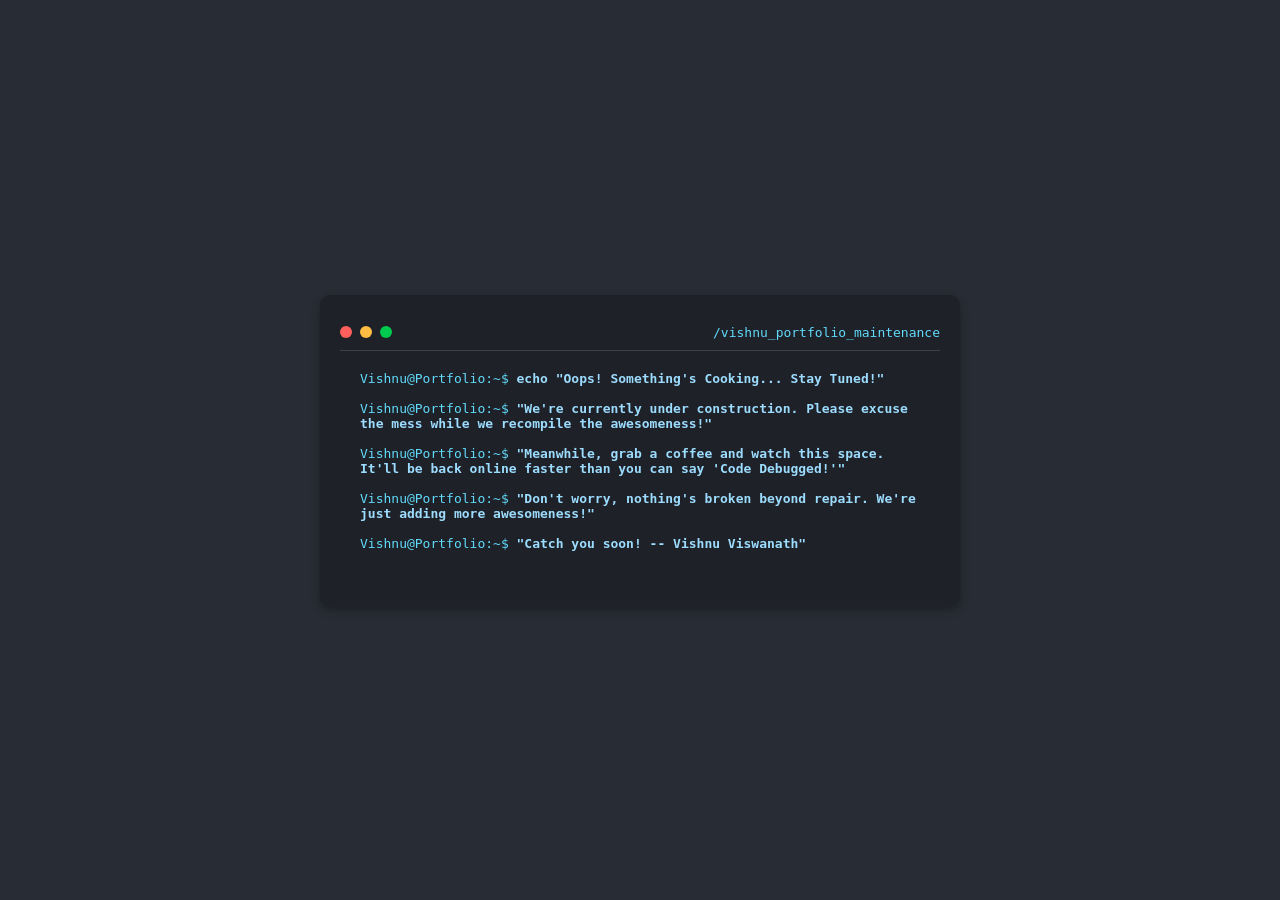
==== index.html @ ced0c581 "Under Maintanance" ====
<!DOCTYPE html>
<html lang="en">
<head>
    <meta charset="UTF-8">
    <meta name="viewport" content="width=device-width, initial-scale=1.0">
    <meta http-equiv="X-UA-Compatible" content="IE=edge">
    <title>Under Maintenance</title>
    <link href="https://fonts.googleapis.com/css2?family=Roboto:wght@300;400;700&display=swap" rel="stylesheet">
    <link rel="stylesheet" href="styles.css">
</head>
<body>
    <div class="container">
        <div class="terminal">
            <div class="terminal-header">
                <div class="buttons">
                    <span class="button red"></span>
                    <span class="button yellow"></span>
                    <span class="button green"></span>
                </div>
                <div class="title">/vishnu_portfolio_maintenance</div>
            </div>
            <div class="terminal-body">
                <p class="line">Vishnu@Portfolio:~$ <span class="command">echo "Oops! Something's Cooking... Stay Tuned!"</span></p>
                <p class="line">Vishnu@Portfolio:~$ <span class="command">"We're currently under construction. Please excuse the mess while we recompile the awesomeness!"</span></p>
                <p class="line">Vishnu@Portfolio:~$ <span class="command">"Meanwhile, grab a coffee and watch this space. It'll be back online faster than you can say 'Code Debugged!'"</span></p>
                <p class="line">Vishnu@Portfolio:~$ <span class="command">"Don't worry, nothing's broken beyond repair. We're just adding more awesomeness!"</span></p>
                <p class="line">Vishnu@Portfolio:~$ <span class="command">"Catch you soon! -- Vishnu Viswanath"</span></p>
            </div>
        </div>
    </div>
</body>
</html>
---- styles.css ----
* {
    margin: 0;
    padding: 0;
    box-sizing: border-box;
}

body {
    font-family: 'Roboto', sans-serif;
    background-color: #282C34;
    color: #61DAFB;
    display: flex;
    justify-content: center;
    align-items: center;
    height: 100vh;
    text-align: center;
}

.container {
    display: flex;
    justify-content: center;
    align-items: center;
    height: 100%;
}

.terminal {
    background-color: #1E2127;
    border-radius: 10px;
    width: 80%;
    max-width: 800px;
    box-shadow: 0 4px 10px rgba(0, 0, 0, 0.3);
    padding: 20px;
    color: #61DAFB;
    font-family: monospace;
}

.terminal-header {
    display: flex;
    justify-content: space-between;
    align-items: center;
    padding: 10px 0;
    border-bottom: 1px solid #3B4048;
}

.buttons {
    display: flex;
}

.button {
    width: 12px;
    height: 12px;
    border-radius: 50%;
    margin-right: 8px;
}

.button.red {
    background-color: #FF605C;
}

.button.yellow {
    background-color: #FFBD44;
}

.button.green {
    background-color: #00CA4E;
}

.terminal-body {
    padding: 20px;
    text-align: left;
}

.line {
    margin-bottom: 15px;
}

.command {
    color: #9CDCFE;
    font-weight: bold;
}

@media (max-width: 768px) {
    .terminal {
        width: 90%;
    }

    .terminal-body {
        font-size: 14px;
    }
}

@media (max-width: 480px) {
    .terminal {
        width: 95%;
    }

    .terminal-body {
        font-size: 12px;
    }
}
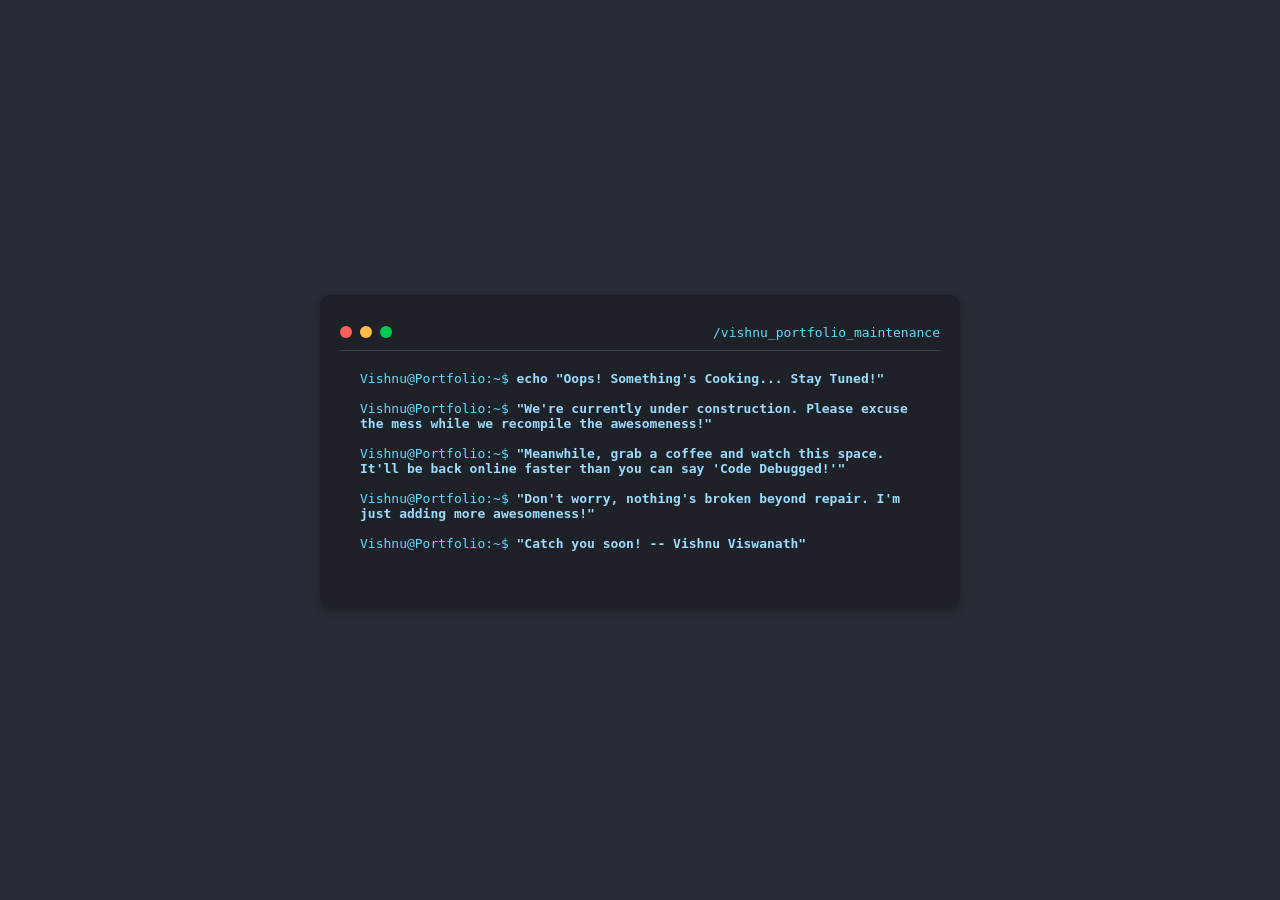
==== commit da0a1445: "Update index.html" ====
--- a/index.html
+++ b/index.html
@@ -24,7 +24,7 @@
                 <p class="line">Vishnu@Portfolio:~$ <span class="command">echo "Oops! Something's Cooking... Stay Tuned!"</span></p>
                 <p class="line">Vishnu@Portfolio:~$ <span class="command">"We're currently under construction. Please excuse the mess while we recompile the awesomeness!"</span></p>
                 <p class="line">Vishnu@Portfolio:~$ <span class="command">"Meanwhile, grab a coffee and watch this space. It'll be back online faster than you can say 'Code Debugged!'"</span></p>
-                <p class="line">Vishnu@Portfolio:~$ <span class="command">"Don't worry, nothing's broken beyond repair. We're just adding more awesomeness!"</span></p>
+                <p class="line">Vishnu@Portfolio:~$ <span class="command">"Don't worry, nothing's broken beyond repair. I'm just adding more awesomeness!"</span></p>
                 <p class="line">Vishnu@Portfolio:~$ <span class="command">"Catch you soon! -- Vishnu Viswanath"</span></p>
             </div>
         </div>
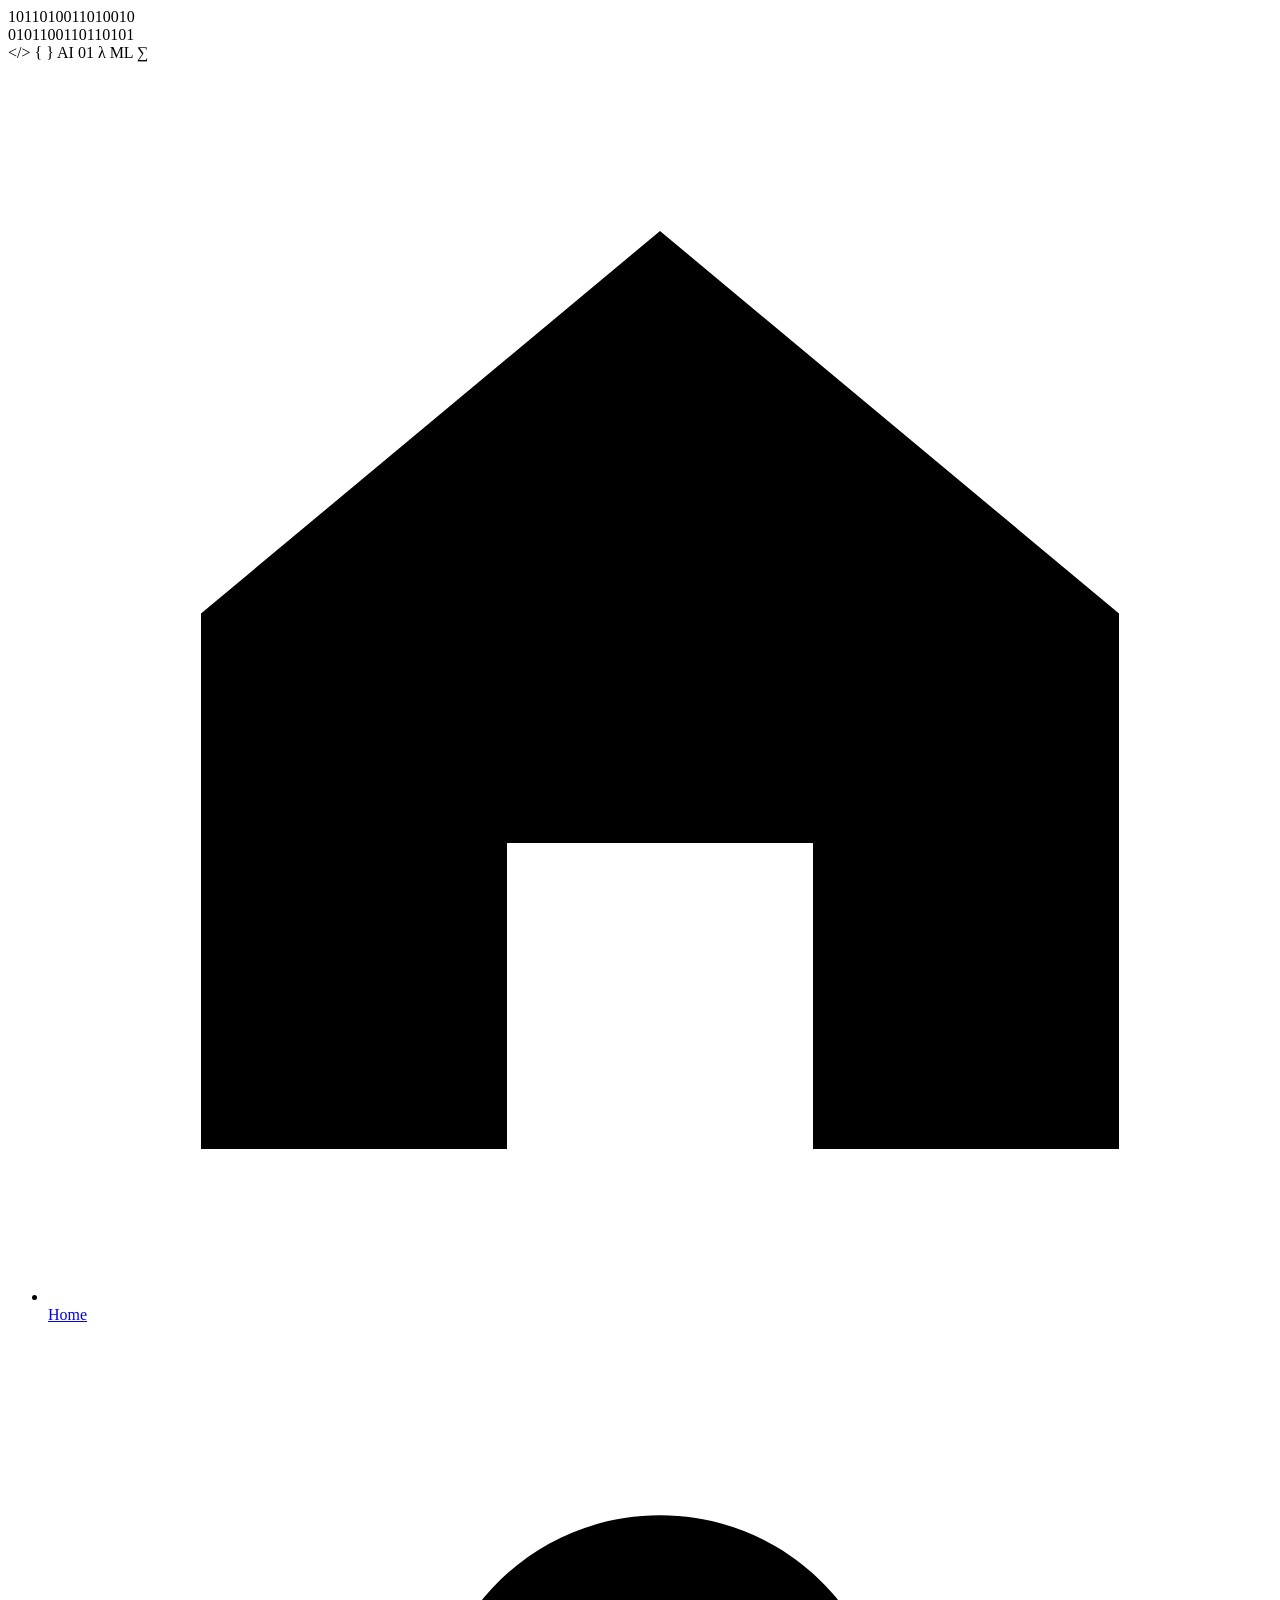
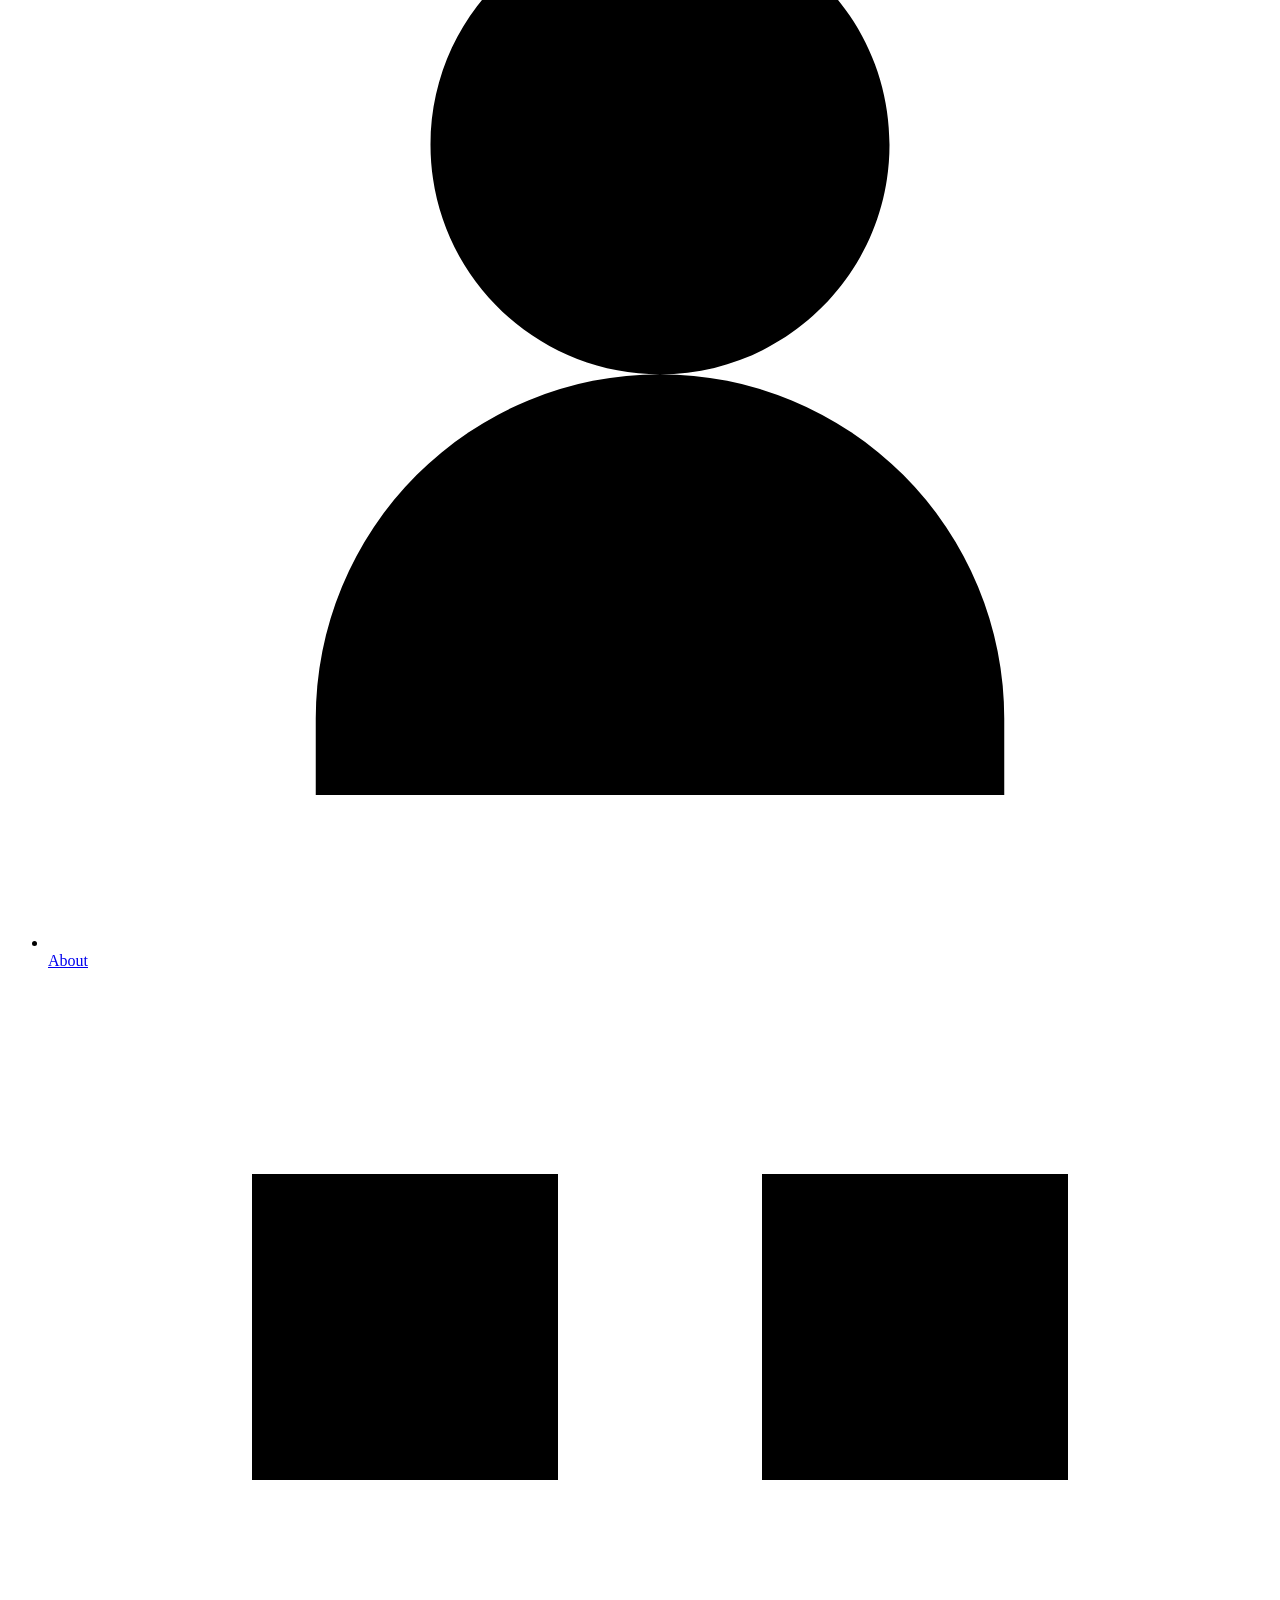
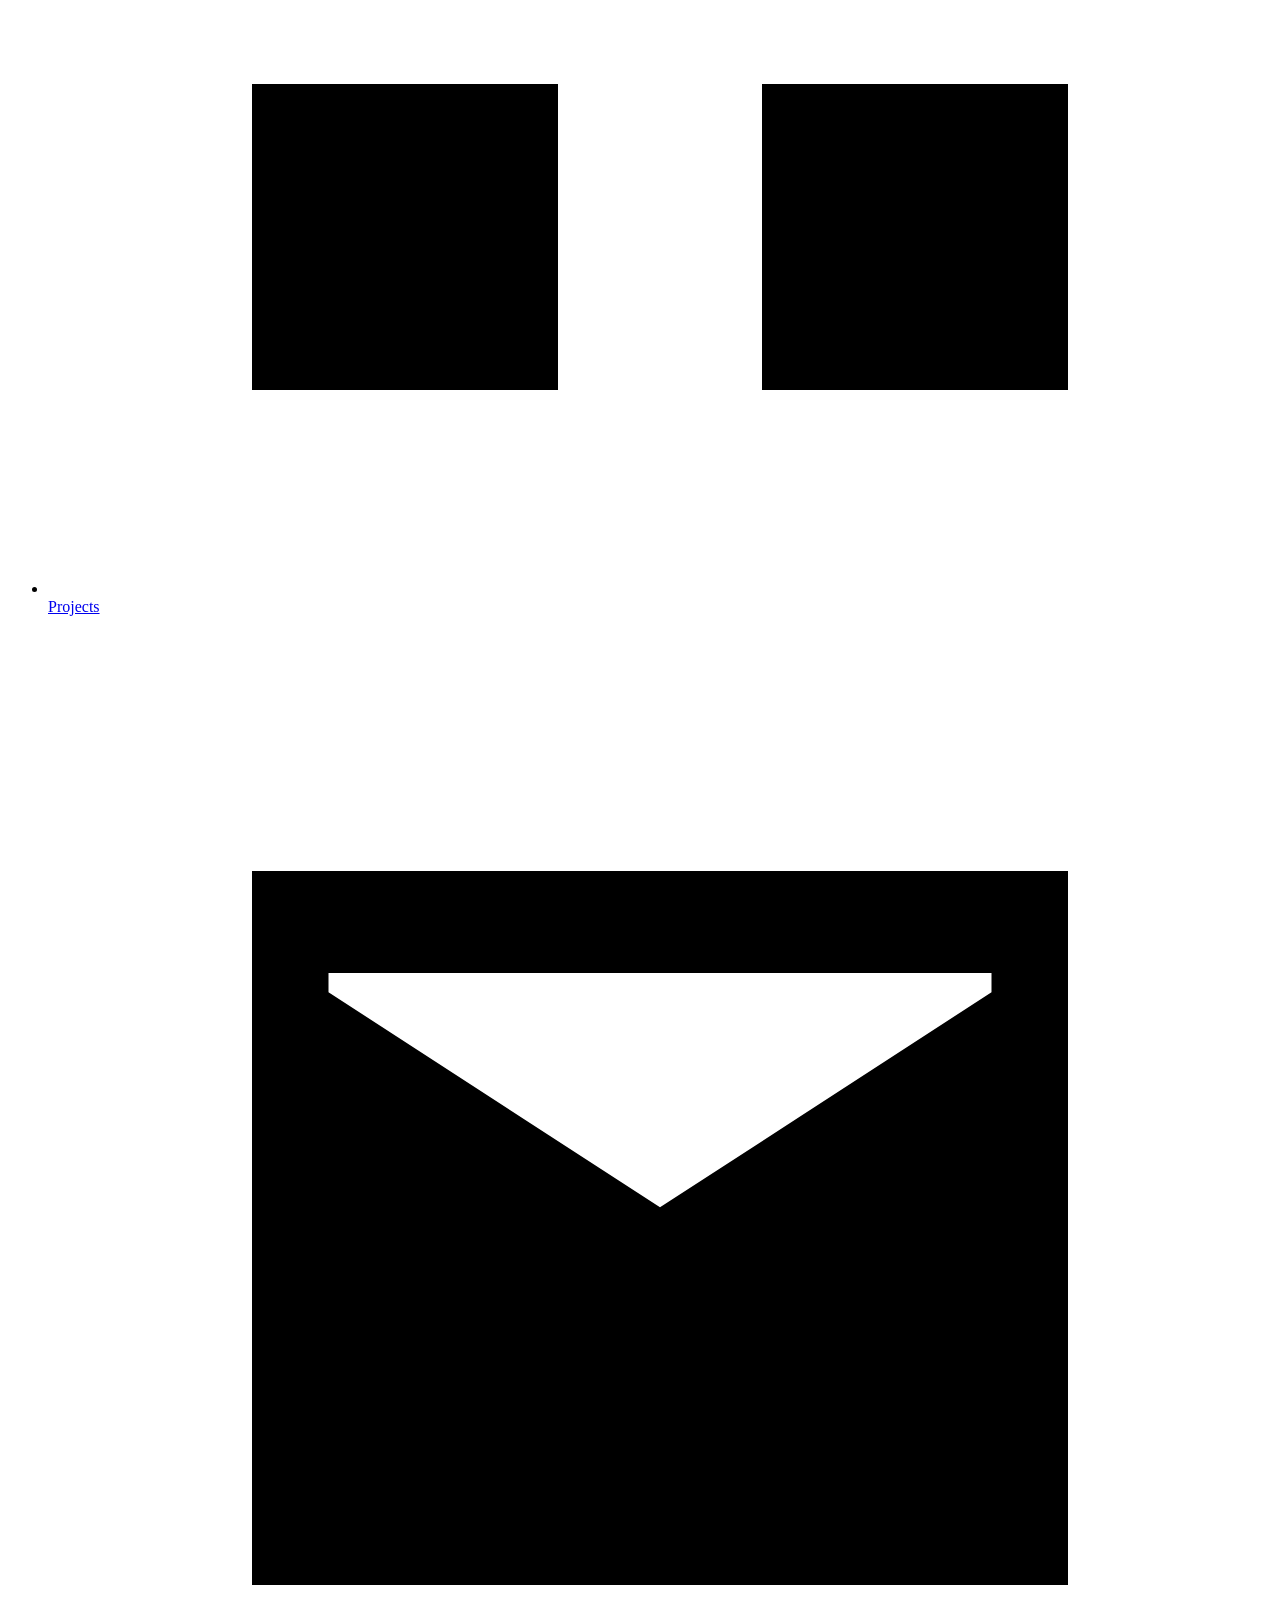
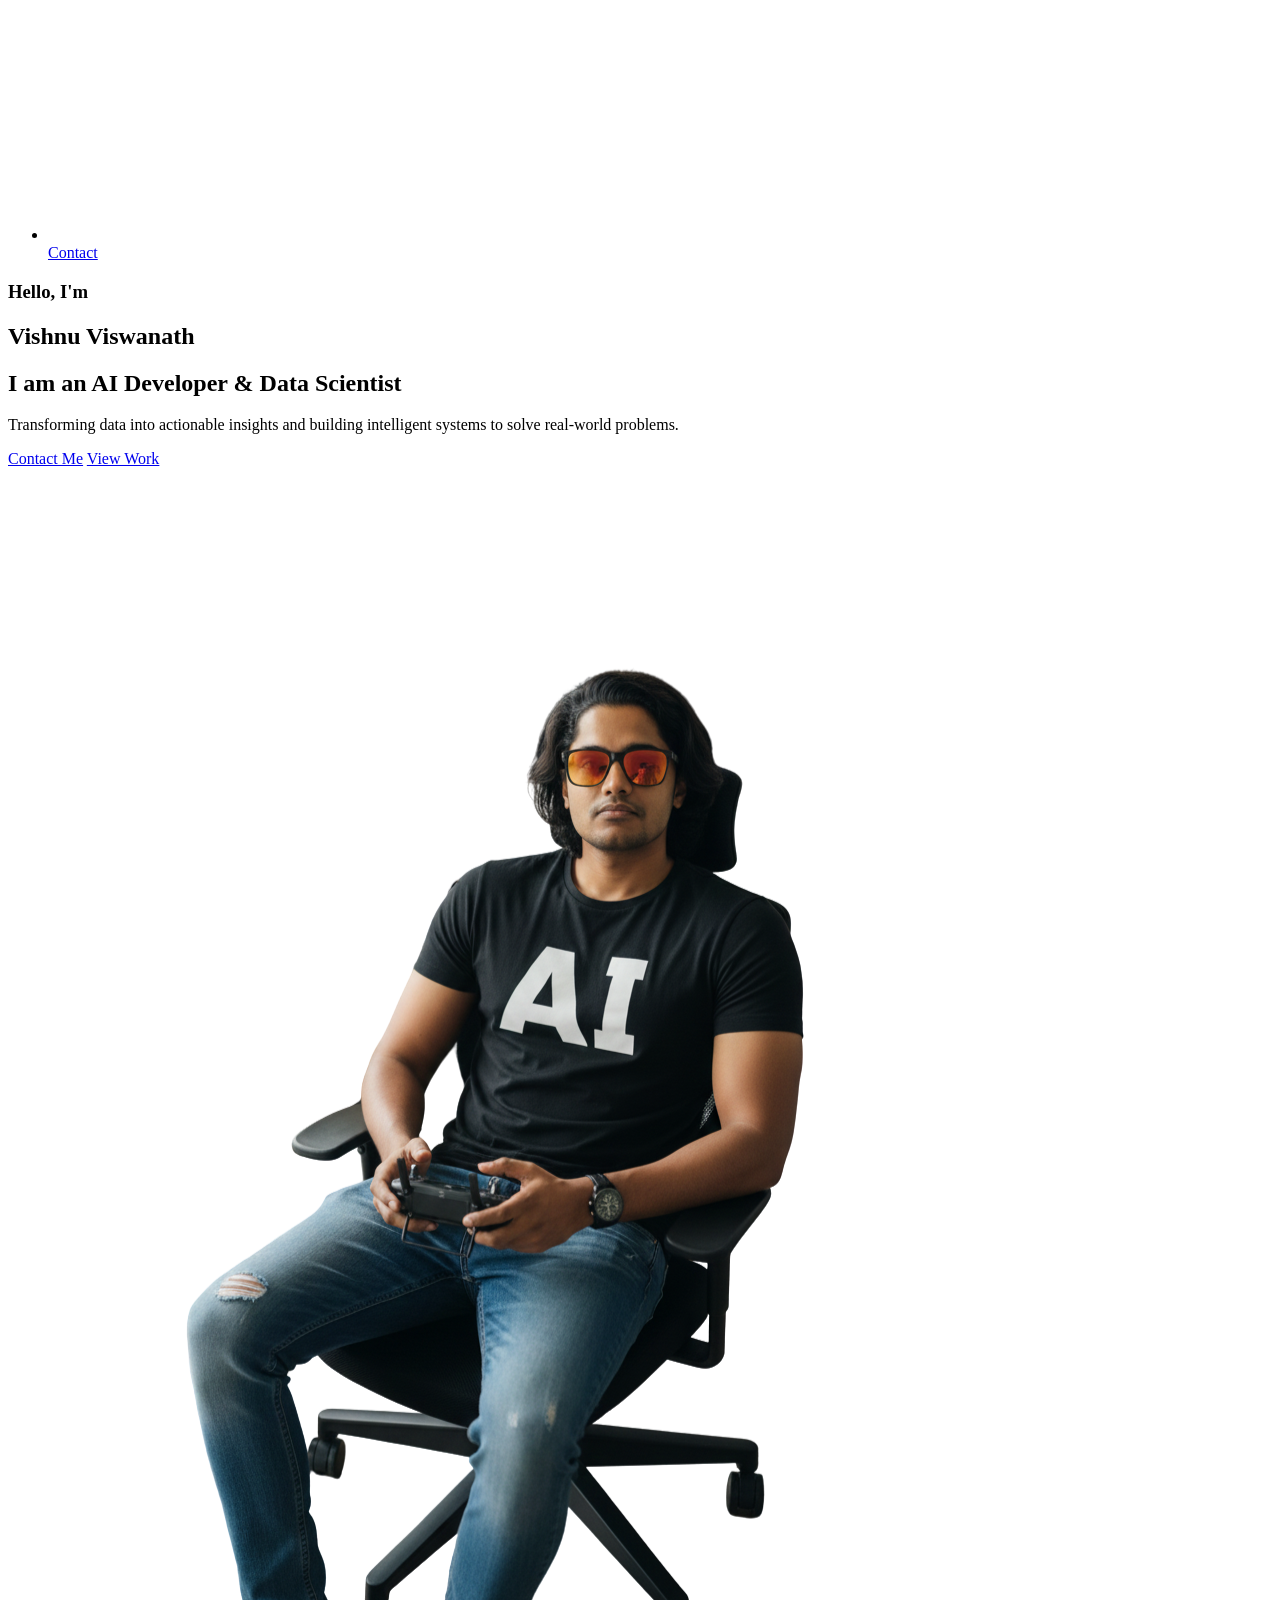
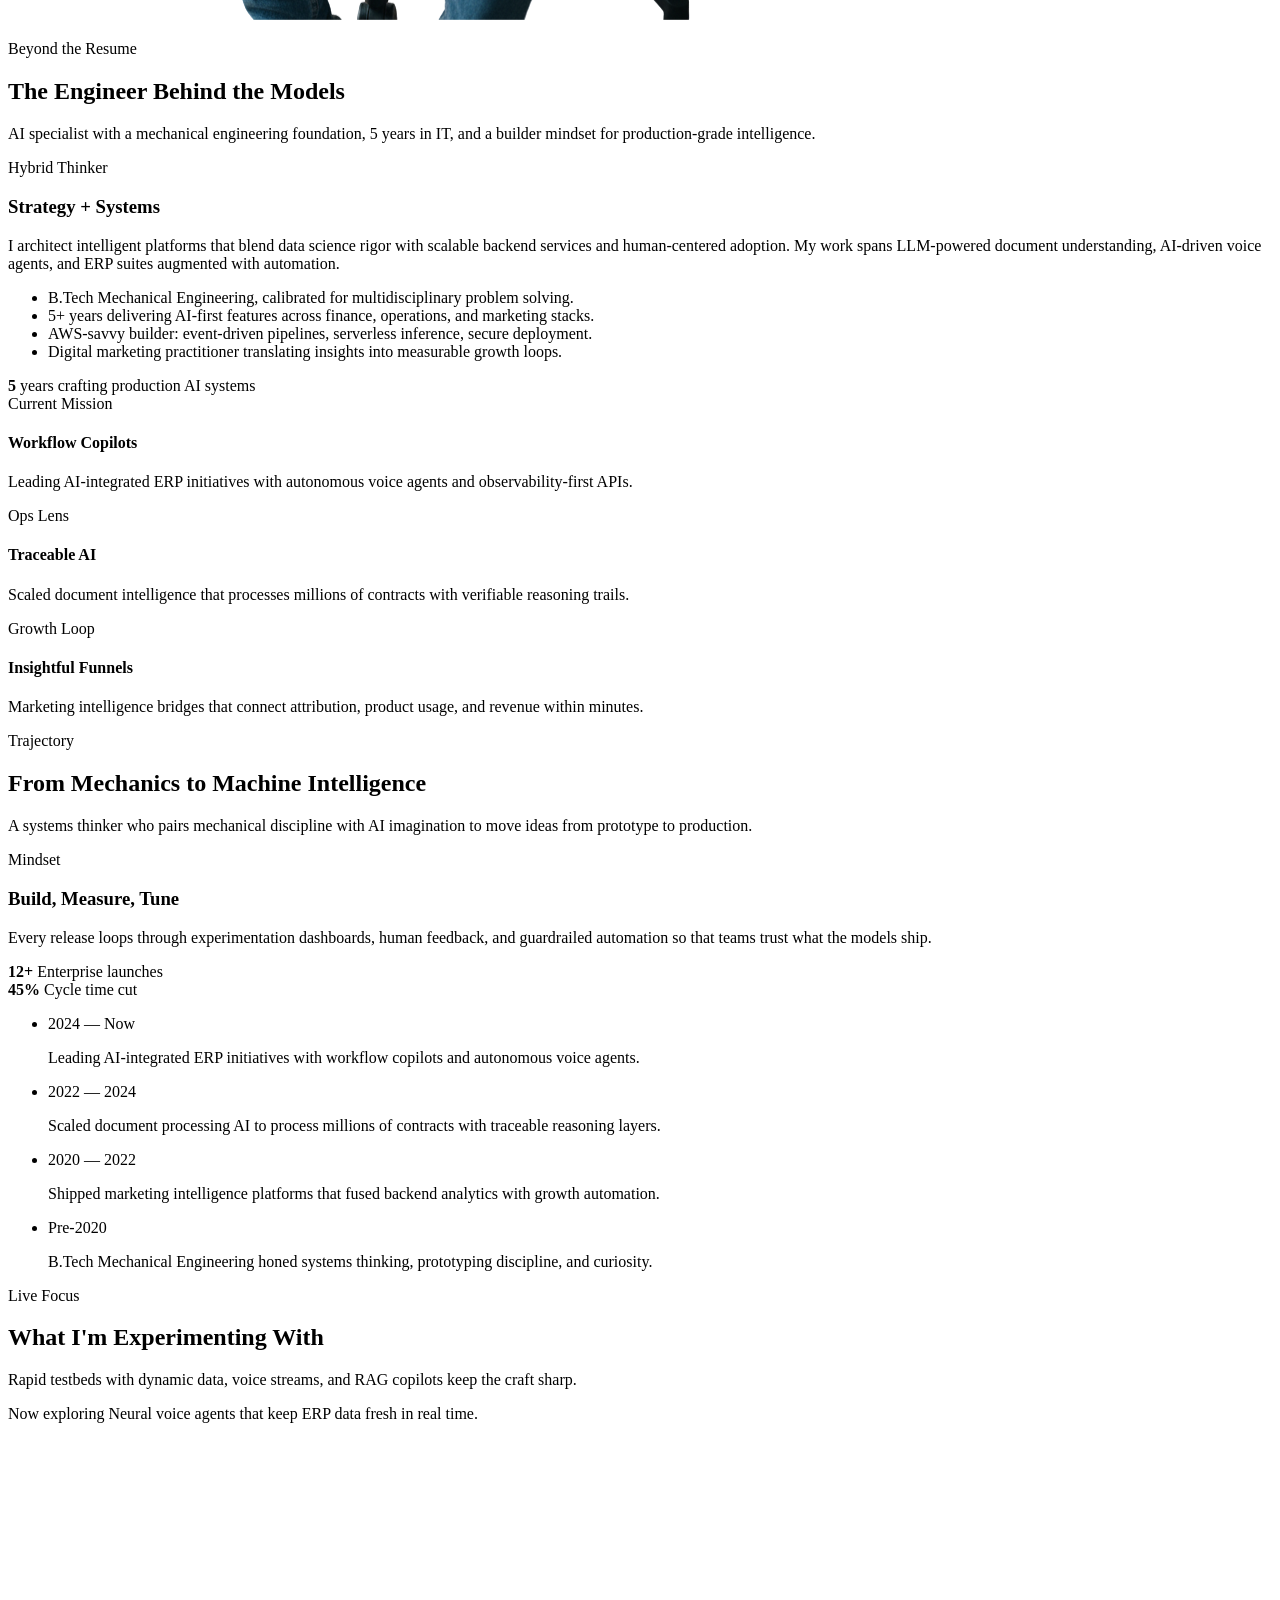
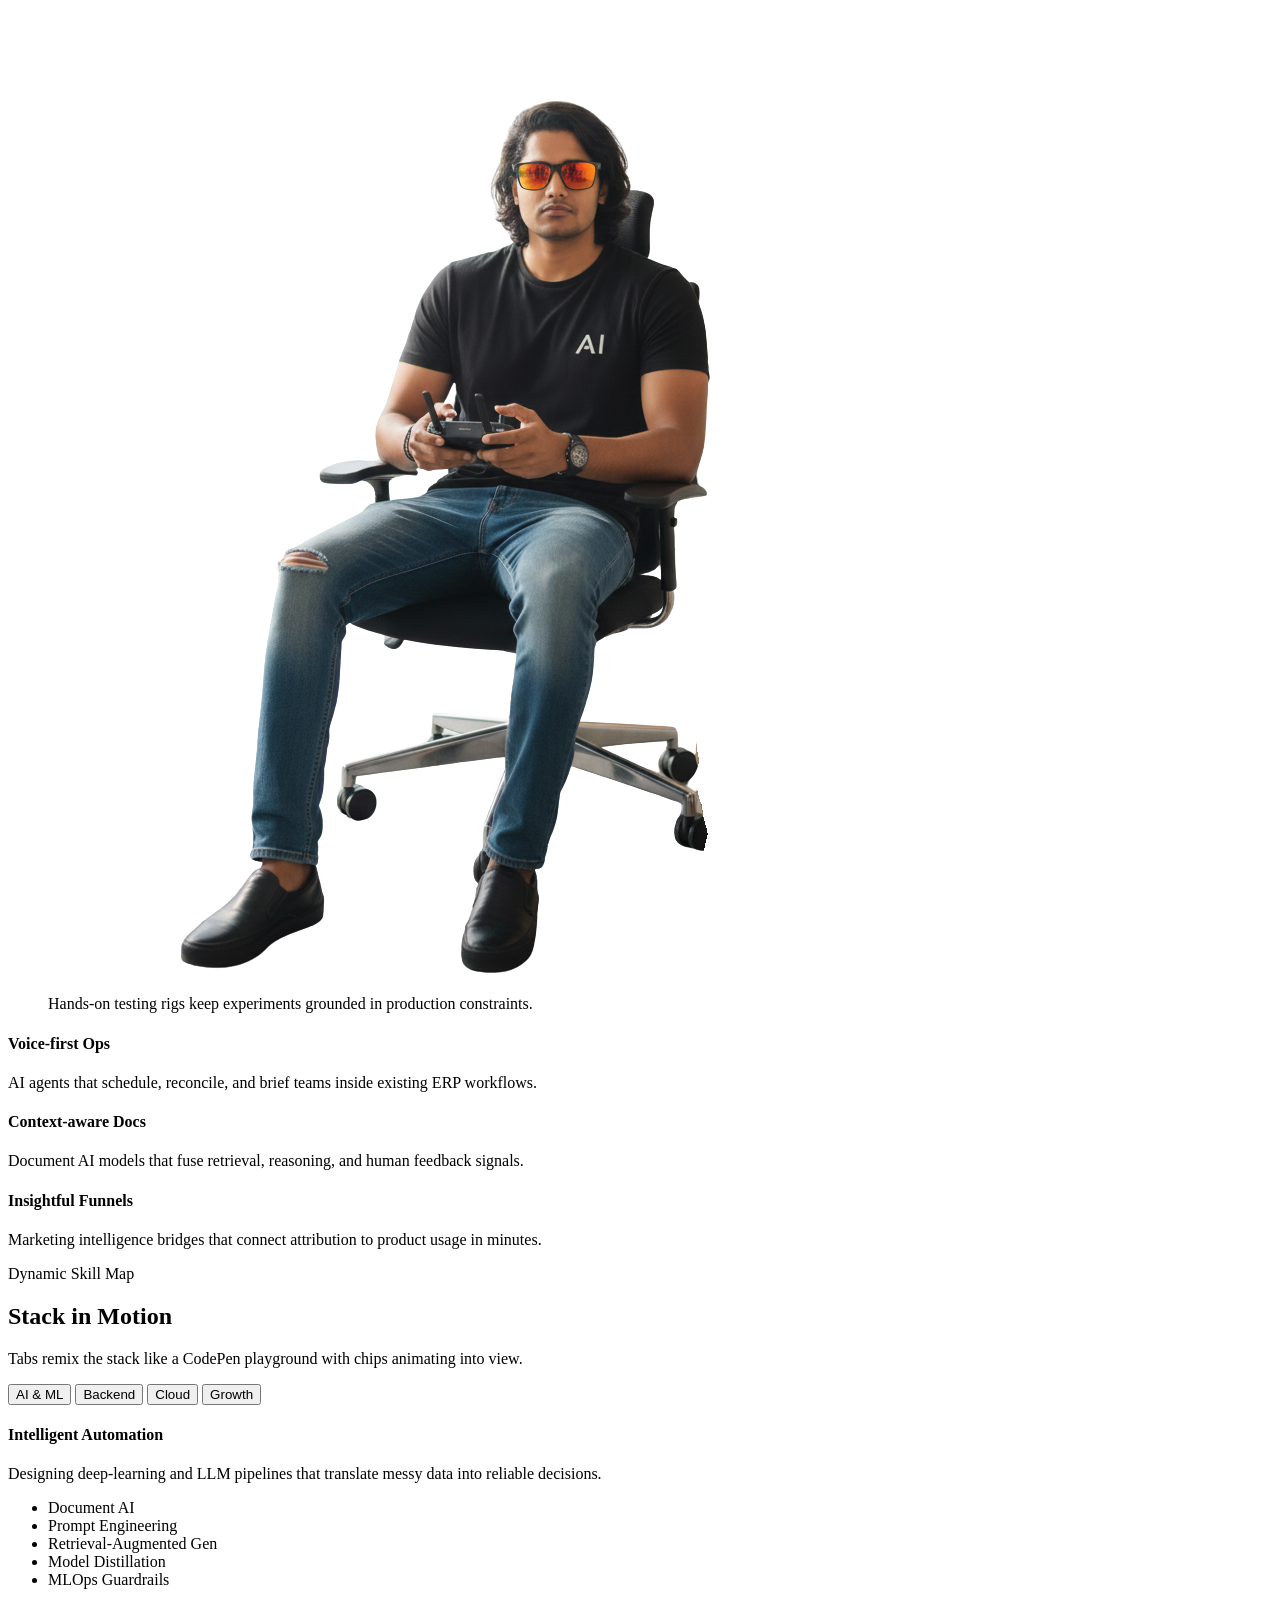
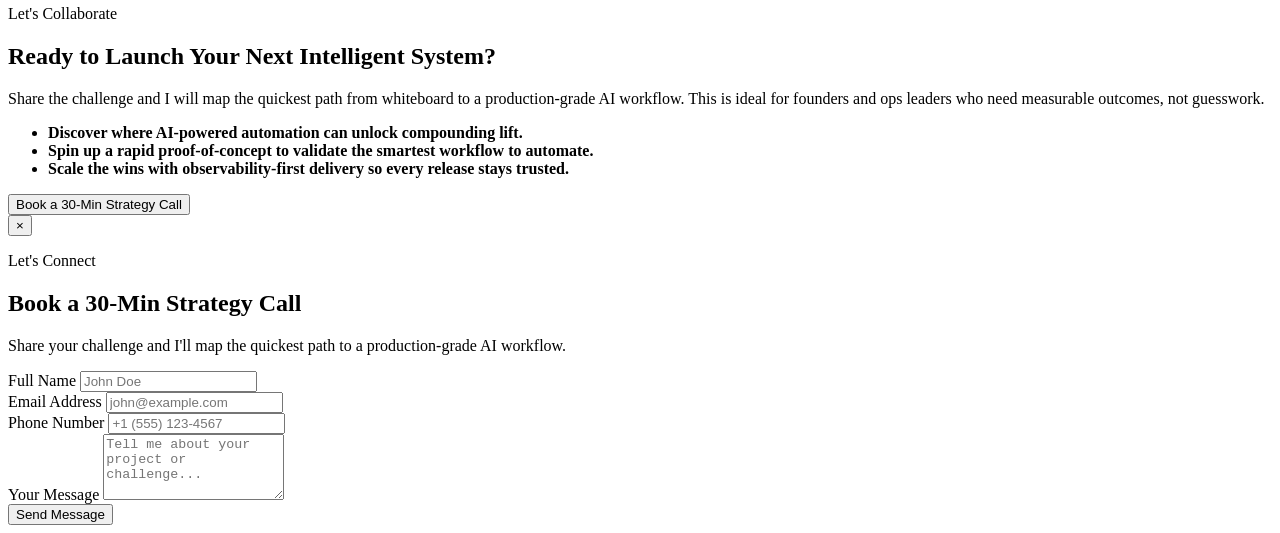
==== commit 64ac426b: "Changes" ====
--- a/index.html
+++ b/index.html
@@ -1,33 +1,322 @@
-
 <!DOCTYPE html>
 <html lang="en">
 <head>
     <meta charset="UTF-8">
     <meta name="viewport" content="width=device-width, initial-scale=1.0">
-    <meta http-equiv="X-UA-Compatible" content="IE=edge">
-    <title>Under Maintenance</title>
-    <link href="https://fonts.googleapis.com/css2?family=Roboto:wght@300;400;700&display=swap" rel="stylesheet">
-    <link rel="stylesheet" href="styles.css">
+    <title>Vishnu Viswanath | AI Developer & Data Scientist</title>
+    <link rel="icon" type="image/svg+xml" href="data:image/svg+xml,%3Csvg xmlns='http://www.w3.org/2000/svg' viewBox='0 0 100 100'%3E%3Cdefs%3E%3ClinearGradient id='vGrad' x1='0%25' y1='0%25' x2='100%25' y2='100%25'%3E%3Cstop offset='0%25' style='stop-color:%2300BFFF'/%3E%3Cstop offset='100%25' style='stop-color:%234169E1'/%3E%3C/linearGradient%3E%3C/defs%3E%3Ctext x='50' y='78' font-family='Arial, sans-serif' font-size='80' font-weight='bold' fill='url(%23vGrad)' text-anchor='middle'%3EV%3C/text%3E%3C/svg%3E">
+    <link rel="stylesheet" href="style.css">
+    <link rel="preconnect" href="https://fonts.googleapis.com">
+    <link rel="preconnect" href="https://fonts.gstatic.com" crossorigin>
+    <link href="https://fonts.googleapis.com/css2?family=Poppins:wght@300;400;600;700&display=swap" rel="stylesheet">
 </head>
 <body>
-    <div class="container">
-        <div class="terminal">
-            <div class="terminal-header">
-                <div class="buttons">
-                    <span class="button red"></span>
-                    <span class="button yellow"></span>
-                    <span class="button green"></span>
-                </div>
-                <div class="title">/vishnu_portfolio_maintenance</div>
-            </div>
-            <div class="terminal-body">
-                <p class="line">Vishnu@Portfolio:~$ <span class="command">echo "Oops! Something's Cooking... Stay Tuned!"</span></p>
-                <p class="line">Vishnu@Portfolio:~$ <span class="command">"We're currently under construction. Please excuse the mess while we recompile the awesomeness!"</span></p>
-                <p class="line">Vishnu@Portfolio:~$ <span class="command">"Meanwhile, grab a coffee and watch this space. It'll be back online faster than you can say 'Code Debugged!'"</span></p>
-                <p class="line">Vishnu@Portfolio:~$ <span class="command">"Don't worry, nothing's broken beyond repair. I'm just adding more awesomeness!"</span></p>
-                <p class="line">Vishnu@Portfolio:~$ <span class="command">"Catch you soon! -- Vishnu Viswanath"</span></p>
-            </div>
+
+    <div class="hero-background">
+        <div class="matrix-grid"></div>
+        <div class="orb orb-one"></div>
+        <div class="orb orb-two"></div>
+        <div class="binary-stream binary-left">1011010011010010</div>
+        <div class="binary-stream binary-right">0101100110110101</div>
+        <div class="code-particles">
+            <span>&lt;/&gt;</span>
+            <span>{ }</span>
+            <span>AI</span>
+            <span>01</span>
+            <span>&lambda;</span>
+            <span>ML</span>
+            <span>&sum;</span>
         </div>
     </div>
+
+    <div class="cursor-gradient" aria-hidden="true"></div>
+
+    <nav class="navbar" aria-label="Primary">
+        <ul class="nav-links">
+            <li>
+                <a href="#home">
+                    <span class="nav-icon" aria-hidden="true">
+                        <svg viewBox="0 0 24 24" focusable="false">
+                            <path d="M3 10.5 12 3l9 7.5V21h-6v-6h-6v6H3Z" />
+                        </svg>
+                    </span>
+                    <span class="nav-label">Home</span>
+                </a>
+            </li>
+            <li>
+                <a href="#about">
+                    <span class="nav-icon" aria-hidden="true">
+                        <svg viewBox="0 0 24 24" focusable="false">
+                            <path d="M12 12.75c-2.485 0-4.5-2.015-4.5-4.5S9.515 3.75 12 3.75s4.5 2.015 4.5 4.5-2.015 4.5-4.5 4.5Zm-6.75 6.75a6.75 6.75 0 0 1 13.5 0V21H5.25Z" />
+                        </svg>
+                    </span>
+                    <span class="nav-label">About</span>
+                </a>
+            </li>
+            <li>
+                <a href="#projects">
+                    <span class="nav-icon" aria-hidden="true">
+                        <svg viewBox="0 0 24 24" focusable="false">
+                            <path d="M4 4h6v6H4ZM14 4h6v6h-6ZM4 14h6v6H4ZM14 14h6v6h-6Z" />
+                        </svg>
+                    </span>
+                    <span class="nav-label">Projects</span>
+                </a>
+            </li>
+            <li>
+                <a href="#contact">
+                    <span class="nav-icon" aria-hidden="true">
+                        <svg viewBox="0 0 24 24" focusable="false">
+                            <path d="M4 5h16v14H4Zm1.5 2v.379l6.5 4.216 6.5-4.216V7Z" />
+                        </svg>
+                    </span>
+                    <span class="nav-label">Contact</span>
+                </a>
+            </li>
+        </ul>
+    </nav>
+
+    <section id="home" class="hero">
+        <div class="hero-content">
+            <h3 class="greeting">Hello, I'm</h3>
+            <h1 class="name">Vishnu Viswanath</h1>
+            <h2 class="role">I am an <span class="highlight">AI Developer</span> & <span class="highlight">Data Scientist</span></h2>
+            <p class="description">
+                Transforming data into actionable insights and building intelligent systems to solve real-world problems.
+            </p>
+            <div class="cta-buttons">
+                <a href="#contact" class="btn primary">Contact Me</a>
+                <a href="#projects" class="btn secondary">View Work</a>
+            </div>
+        </div>
+        <div class="hero-image">
+            <div class="image-blob"></div>
+            <!-- Placeholder for your photo. Replace 'placeholder-image.png' with your actual file path later -->
+            <img src="assets/image1.png" alt="Vishnu Viswanath" class="profile-img">
+        </div>
+    </section>
+
+    <section id="about" class="about-section about-overview" aria-label="About Vishnu Viswanath">
+        <div class="section-heading about-heading">
+            <p class="eyebrow">Beyond the Resume</p>
+            <h2>The Engineer Behind the Models</h2>
+            <p>
+                AI specialist with a mechanical engineering foundation, 5 years in IT, and a builder mindset for production-grade intelligence.
+            </p>
+        </div>
+
+        <div class="about-overview-grid">
+            <article class="glow-card about-bio" aria-label="Bio">
+                <header>
+                    <p class="card-eyebrow">Hybrid Thinker</p>
+                    <h3>Strategy + Systems</h3>
+                </header>
+                <p>
+                    I architect intelligent platforms that blend data science rigor with scalable backend services and human-centered adoption.
+                    My work spans LLM-powered document understanding, AI-driven voice agents, and ERP suites augmented with automation.
+                </p>
+                <ul class="bio-points">
+                    <li>B.Tech Mechanical Engineering, calibrated for multidisciplinary problem solving.</li>
+                    <li>5+ years delivering AI-first features across finance, operations, and marketing stacks.</li>
+                    <li>AWS-savvy builder: event-driven pipelines, serverless inference, secure deployment.</li>
+                    <li>Digital marketing practitioner translating insights into measurable growth loops.</li>
+                </ul>
+                <div class="experience-pill">
+                    <strong>5</strong> years crafting production AI systems
+                </div>
+            </article>
+
+            <div class="about-meta-grid">
+                <article class="metric-card tilt-card">
+                    <span class="metric-label">Current Mission</span>
+                    <h4>Workflow Copilots</h4>
+                    <p>Leading AI-integrated ERP initiatives with autonomous voice agents and observability-first APIs.</p>
+                </article>
+                <article class="metric-card tilt-card">
+                    <span class="metric-label">Ops Lens</span>
+                    <h4>Traceable AI</h4>
+                    <p>Scaled document intelligence that processes millions of contracts with verifiable reasoning trails.</p>
+                </article>
+                <article class="metric-card tilt-card">
+                    <span class="metric-label">Growth Loop</span>
+                    <h4>Insightful Funnels</h4>
+                    <p>Marketing intelligence bridges that connect attribution, product usage, and revenue within minutes.</p>
+                </article>
+            </div>
+        </div>
+    </section>
+
+    <section class="about-section journey-section" aria-label="Career traction" id="journey">
+        <div class="section-heading align-left">
+            <p class="eyebrow">Trajectory</p>
+            <h2>From Mechanics to Machine Intelligence</h2>
+            <p>
+                A systems thinker who pairs mechanical discipline with AI imagination to move ideas from prototype to production.
+            </p>
+        </div>
+        <div class="journey-grid">
+            <article class="journey-callout tilt-card">
+                <p class="card-eyebrow">Mindset</p>
+                <h3>Build, Measure, Tune</h3>
+                <p>
+                    Every release loops through experimentation dashboards, human feedback, and guardrailed automation so that teams trust what the models ship.
+                </p>
+                <div class="callout-metrics">
+                    <div>
+                        <strong>12+</strong>
+                        <span>Enterprise launches</span>
+                    </div>
+                    <div>
+                        <strong>45%</strong>
+                        <span>Cycle time cut</span>
+                    </div>
+                </div>
+            </article>
+            <ul class="journey-timeline">
+                <li class="journey-node">
+                    <span class="journey-year">2024 — Now</span>
+                    <p>Leading AI-integrated ERP initiatives with workflow copilots and autonomous voice agents.</p>
+                </li>
+                <li class="journey-node">
+                    <span class="journey-year">2022 — 2024</span>
+                    <p>Scaled document processing AI to process millions of contracts with traceable reasoning layers.</p>
+                </li>
+                <li class="journey-node">
+                    <span class="journey-year">2020 — 2022</span>
+                    <p>Shipped marketing intelligence platforms that fused backend analytics with growth automation.</p>
+                </li>
+                <li class="journey-node">
+                    <span class="journey-year">Pre-2020</span>
+                    <p>B.Tech Mechanical Engineering honed systems thinking, prototyping discipline, and curiosity.</p>
+                </li>
+            </ul>
+        </div>
+    </section>
+
+    <section class="about-section focus-lab" aria-label="Live focus" id="focus">
+        <div class="section-heading align-left">
+            <p class="eyebrow">Live Focus</p>
+            <h2>What I'm Experimenting With</h2>
+            <p>Rapid testbeds with dynamic data, voice streams, and RAG copilots keep the craft sharp.</p>
+        </div>
+        <div class="fact-ticker motion-ticker" aria-live="polite">
+            <span class="ticker-label">Now exploring</span>
+            <span class="ticker-text" id="factTicker">Neural voice agents that keep ERP data fresh in real time.</span>
+        </div>
+        <div class="focus-lab-grid">
+            <figure class="focus-photo tilt-card">
+                <div class="photo-glow"></div>
+                <img src="assets/image2.png" alt="Vishnu Viswanath collaborating on AI experiments" loading="lazy">
+                <figcaption>Hands-on testing rigs keep experiments grounded in production constraints.</figcaption>
+            </figure>
+            <div class="focus-tiles">
+                <article class="focus-card tilt-card">
+                    <h4>Voice-first Ops</h4>
+                    <p>AI agents that schedule, reconcile, and brief teams inside existing ERP workflows.</p>
+                </article>
+                <article class="focus-card tilt-card">
+                    <h4>Context-aware Docs</h4>
+                    <p>Document AI models that fuse retrieval, reasoning, and human feedback signals.</p>
+                </article>
+                <article class="focus-card tilt-card">
+                    <h4>Insightful Funnels</h4>
+                    <p>Marketing intelligence bridges that connect attribution to product usage in minutes.</p>
+                </article>
+            </div>
+        </div>
+    </section>
+
+    <section class="about-section skill-lab" aria-label="Dynamic skill map" id="stack">
+        <div class="section-heading">
+            <p class="eyebrow">Dynamic Skill Map</p>
+            <h2>Stack in Motion</h2>
+            <p>Tabs remix the stack like a CodePen playground with chips animating into view.</p>
+        </div>
+        <article class="skill-shell tilt-card" aria-live="polite">
+            <div class="skill-tabs" role="tablist">
+                <button class="skill-tab active" role="tab" aria-selected="true" data-title="Intelligent Automation" data-copy="Designing deep-learning and LLM pipelines that translate messy data into reliable decisions." data-skills="Document AI,Prompt Engineering,Retrieval-Augmented Gen,Model Distillation,MLOps Guardrails">
+                    AI &amp; ML
+                </button>
+                <button class="skill-tab" role="tab" aria-selected="false" data-title="Robust Backend Systems" data-copy="Building resilient APIs and workflow engines that keep AI services responsive and observable." data-skills="FastAPI/Django,Async Microservices,Vector Stores,CI/CD &amp; Testing,Observability">
+                    Backend
+                </button>
+                <button class="skill-tab" role="tab" aria-selected="false" data-title="Cloud-Native Execution" data-copy="Operating on AWS with cost-aware, secure, and automated delivery." data-skills="AWS Lambda &amp; ECS,API Gateway,Step Functions,IaC (CDK/Terraform),Cost Governance">
+                    Cloud
+                </button>
+                <button class="skill-tab" role="tab" aria-selected="false" data-title="Revenue-Focused Ops" data-copy="Activating go-to-market loops and digital funnels with AI insights." data-skills="Performance Campaigns,Attribution Analytics,Marketing Automation,Experiment Design,Storytelling Dashboards">
+                    Growth
+                </button>
+            </div>
+            <div class="skill-panel">
+                <div class="skill-panel-header">
+                    <h4 id="skillTitle">Intelligent Automation</h4>
+                    <p id="skillCopy">Designing deep-learning and LLM pipelines that translate messy data into reliable decisions.</p>
+                </div>
+                <ul class="skill-chip-list" id="skillChips">
+                    <li>Document AI</li>
+                    <li>Prompt Engineering</li>
+                    <li>Retrieval-Augmented Gen</li>
+                    <li>Model Distillation</li>
+                    <li>MLOps Guardrails</li>
+                </ul>
+            </div>
+        </article>
+    </section>
+
+
+    <!-- Enquiry Section -->
+    <section id="enquiry" class="enquiry-section" aria-label="High intent enquiry">
+        <div class="section-heading align-center">
+            <p class="eyebrow">Let's Collaborate</p>
+            <h2>Ready to Launch Your Next Intelligent System?</h2>
+            <p>
+                Share the challenge and I will map the quickest path from whiteboard to a production-grade AI workflow.
+                This is ideal for founders and ops leaders who need measurable outcomes, not guesswork.
+            </p>
+        </div>
+        <div class="enquiry-cta">
+            <ul class="enquiry-highlights">
+                <li><strong>Discover where AI-powered automation can unlock compounding lift.</strong></li>
+                <li><strong>Spin up a rapid proof-of-concept to validate the smartest workflow to automate.</strong></li>
+                <li><strong>Scale the wins with observability-first delivery so every release stays trusted.</strong></li>
+            </ul>
+            <button type="button" class="btn primary modal-trigger" aria-label="Book a strategy call" data-modal="contactModal">
+                Book a 30-Min Strategy Call
+            </button>
+        </div>
+    </section>
+
+    <!-- Contact Modal -->
+    <div class="modal-overlay" id="contactModal" aria-hidden="true" role="dialog" aria-labelledby="modalTitle">
+        <div class="modal-container">
+            <button class="modal-close" aria-label="Close modal">&times;</button>
+            <div class="modal-header">
+                <p class="modal-eyebrow">Let's Connect</p>
+                <h2 id="modalTitle">Book a 30-Min Strategy Call</h2>
+                <p class="modal-subtitle">Share your challenge and I'll map the quickest path to a production-grade AI workflow.</p>
+            </div>
+            <form class="modal-form" id="contactForm">
+                <div class="form-group">
+                    <label for="name">Full Name</label>
+                    <input type="text" id="name" name="name" placeholder="John Doe" required>
+                </div>
+                <div class="form-group">
+                    <label for="email">Email Address</label>
+                    <input type="email" id="email" name="email" placeholder="john@example.com" required>
+                </div>
+                <div class="form-group">
+                    <label for="phone">Phone Number</label>
+                    <input type="tel" id="phone" name="phone" placeholder="+1 (555) 123-4567">
+                </div>
+                <div class="form-group">
+                    <label for="message">Your Message</label>
+                    <textarea id="message" name="message" rows="4" placeholder="Tell me about your project or challenge..." required></textarea>
+                </div>
+                <button type="submit" class="btn primary modal-submit">Send Message</button>
+            </form>
+        </div>
+    </div>
+     
+    <script src="script.js"></script>
 </body>
-</html>
+</html>
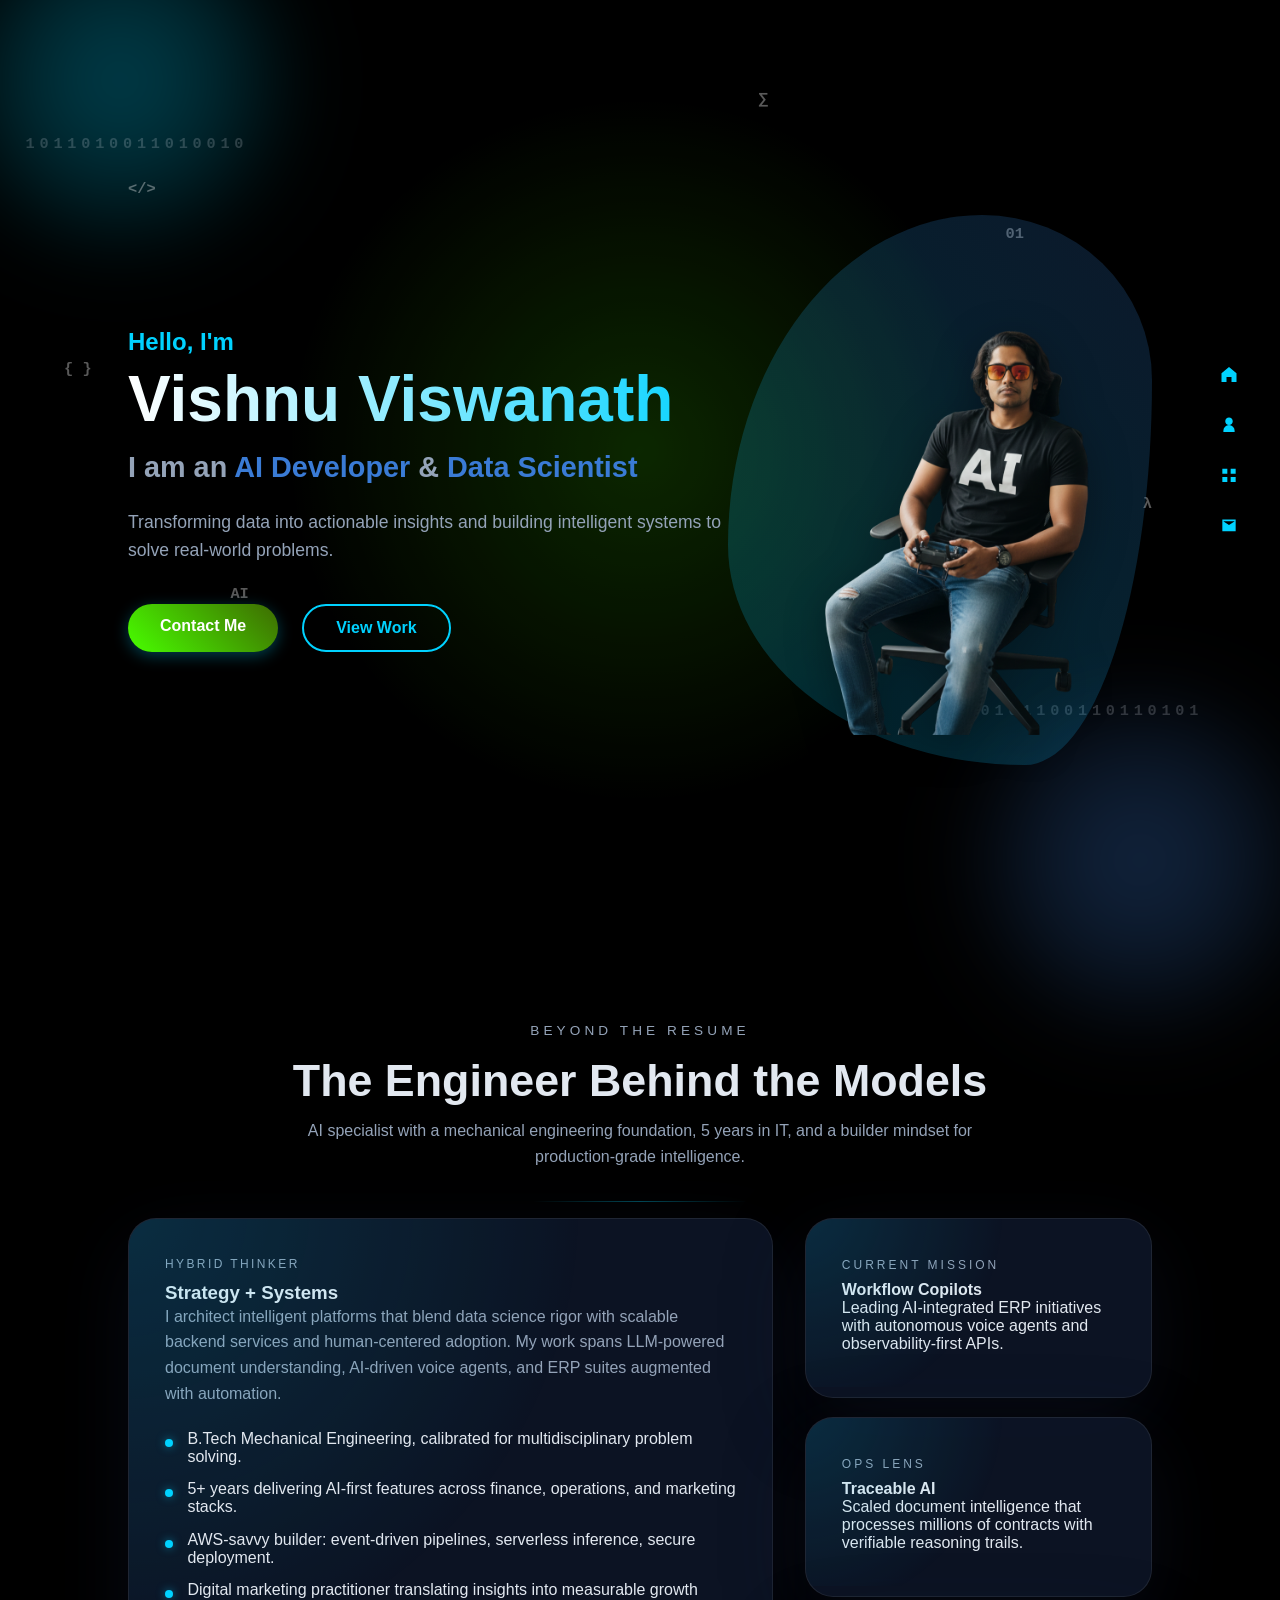
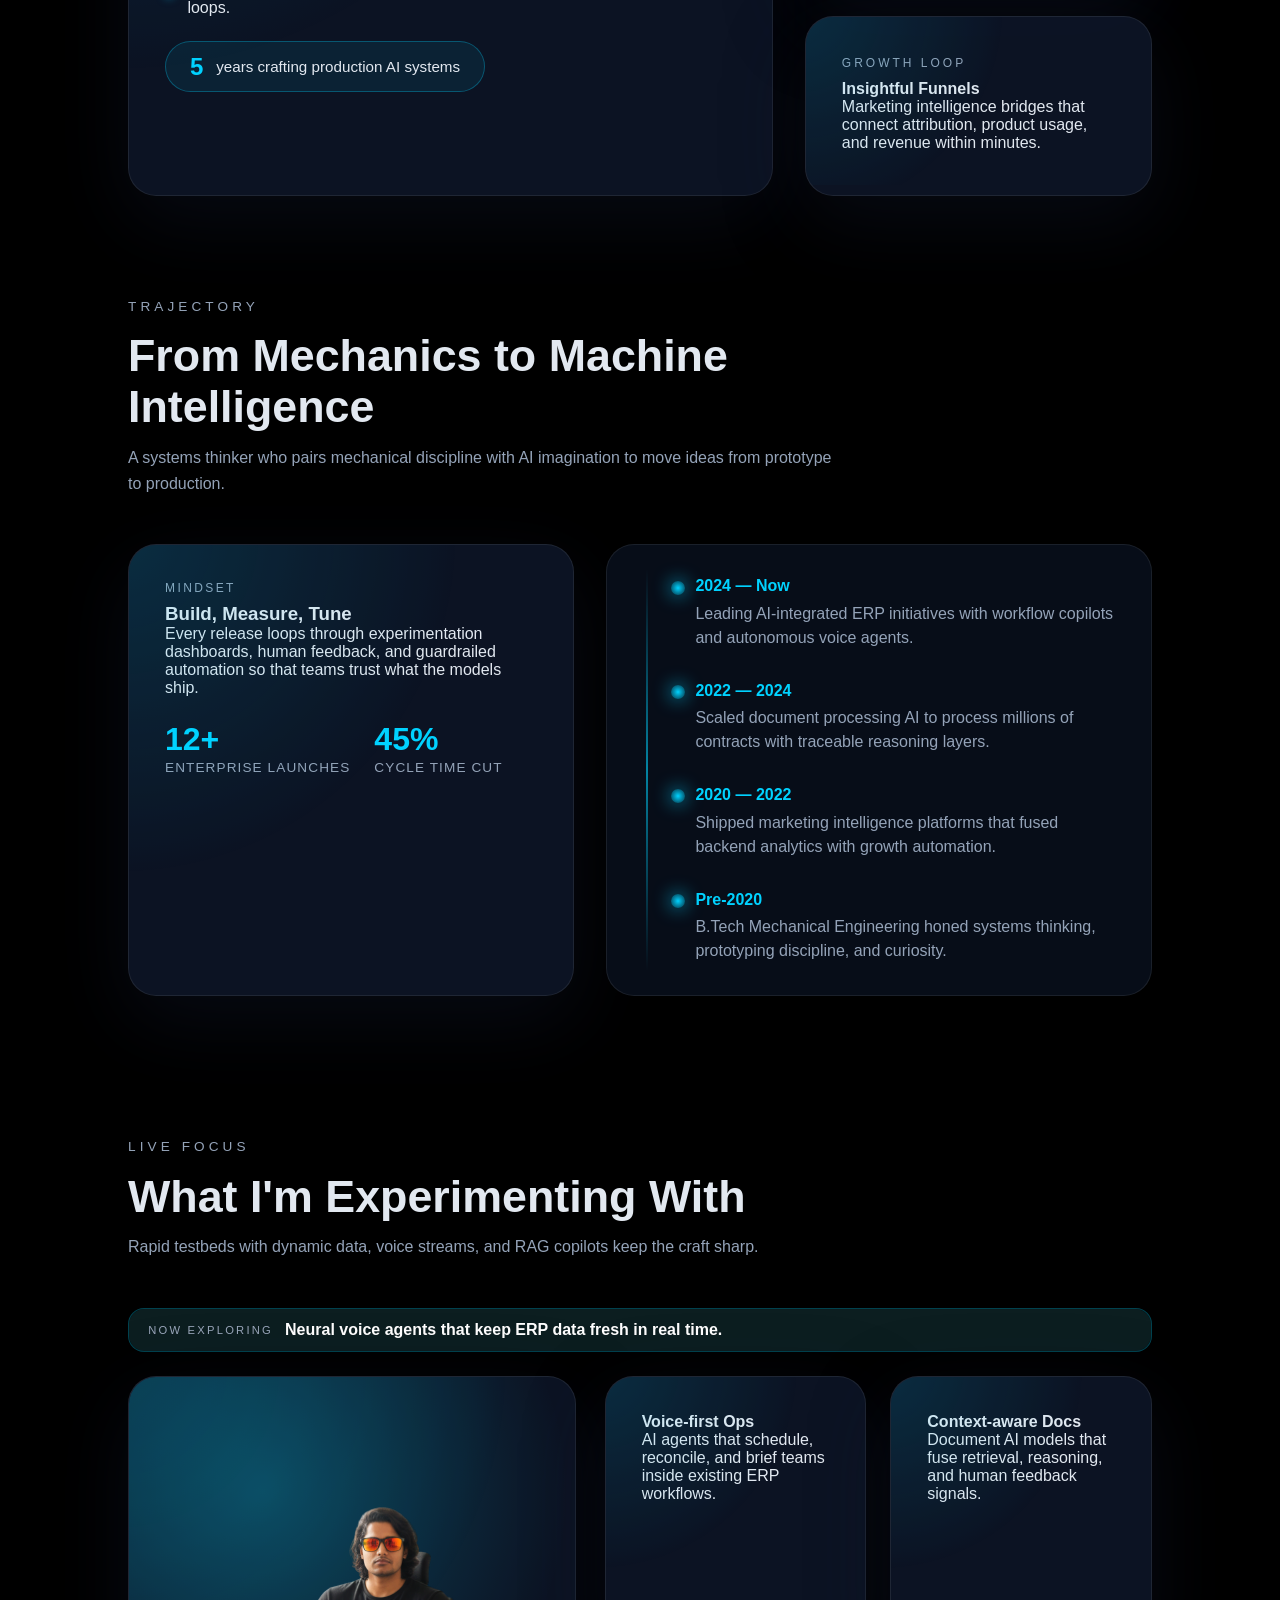
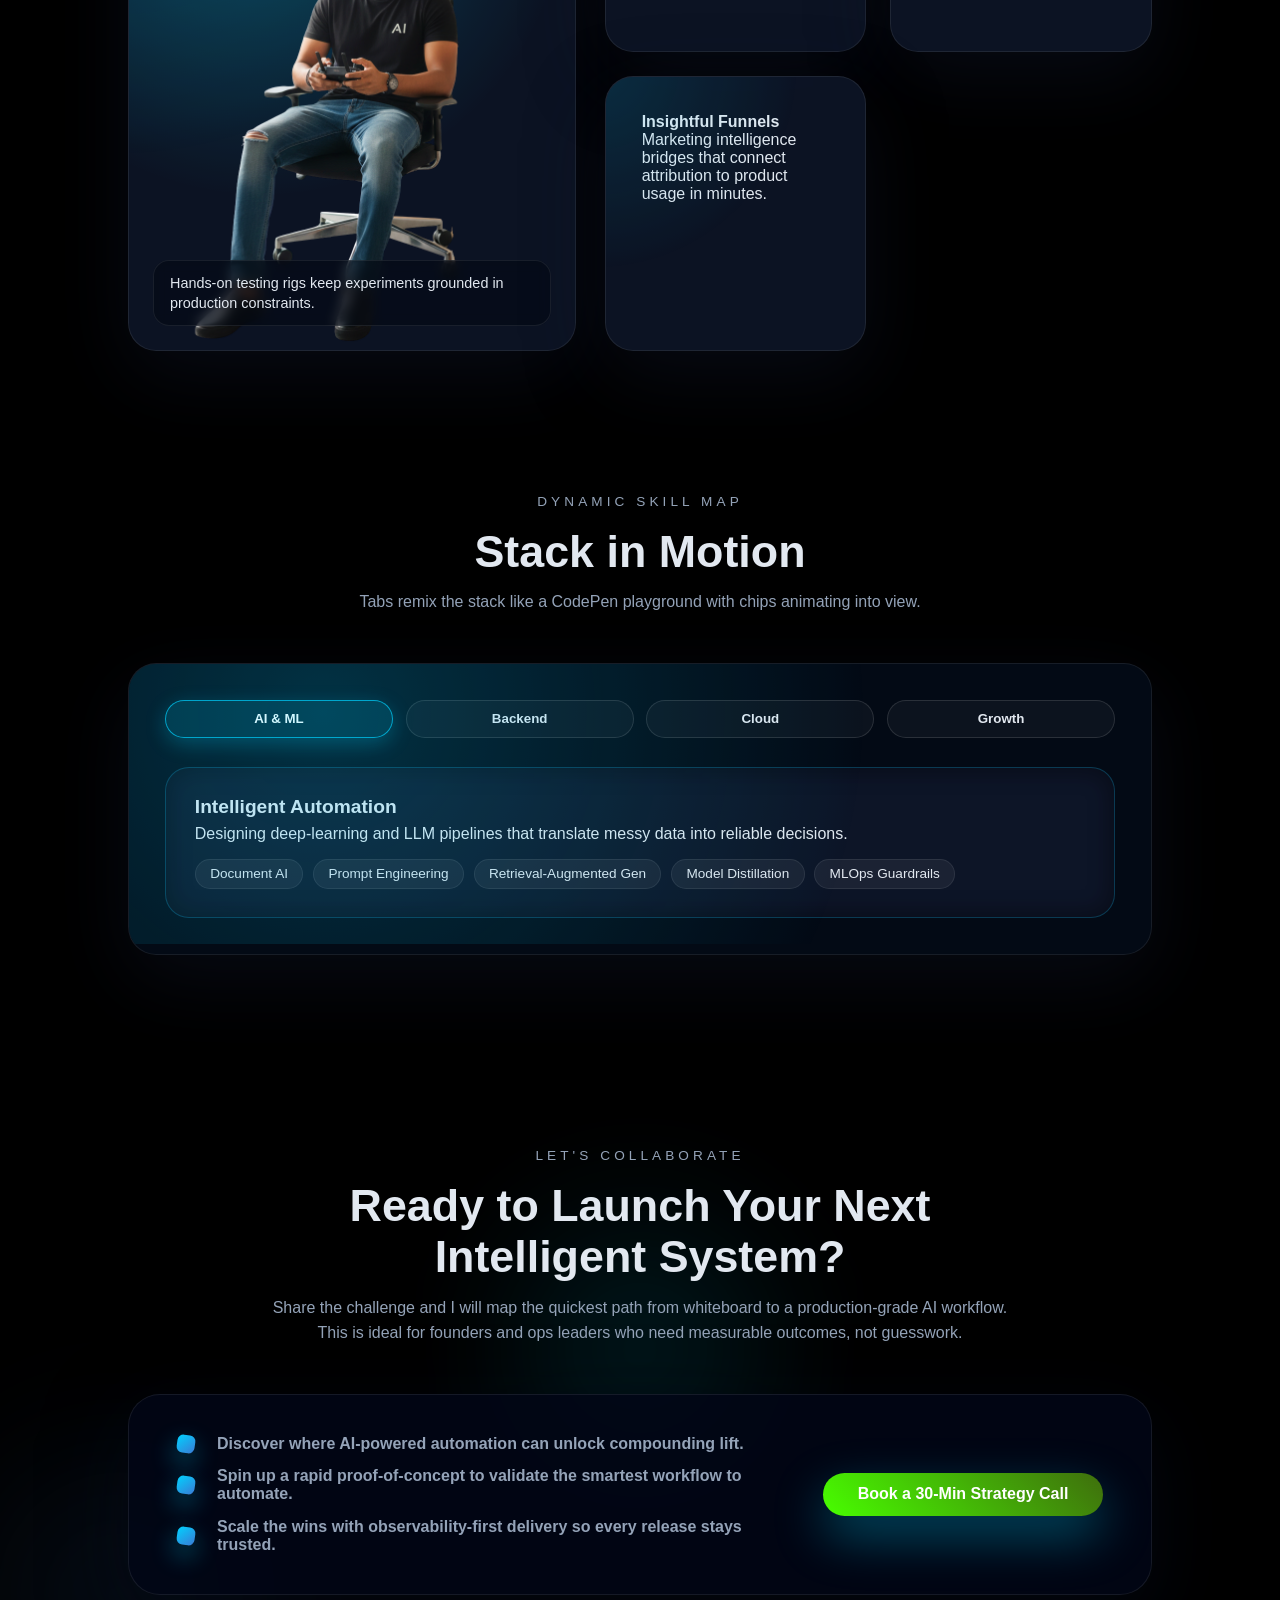
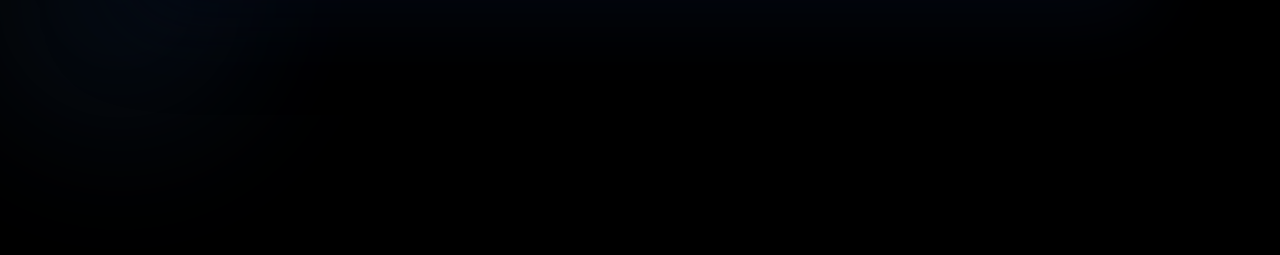
==== commit 30e7e1b9: "Update index.html" ====
--- a/index.html
+++ b/index.html
@@ -5,7 +5,7 @@
     <meta name="viewport" content="width=device-width, initial-scale=1.0">
     <title>Vishnu Viswanath | AI Developer & Data Scientist</title>
     <link rel="icon" type="image/svg+xml" href="data:image/svg+xml,%3Csvg xmlns='http://www.w3.org/2000/svg' viewBox='0 0 100 100'%3E%3Cdefs%3E%3ClinearGradient id='vGrad' x1='0%25' y1='0%25' x2='100%25' y2='100%25'%3E%3Cstop offset='0%25' style='stop-color:%2300BFFF'/%3E%3Cstop offset='100%25' style='stop-color:%234169E1'/%3E%3C/linearGradient%3E%3C/defs%3E%3Ctext x='50' y='78' font-family='Arial, sans-serif' font-size='80' font-weight='bold' fill='url(%23vGrad)' text-anchor='middle'%3EV%3C/text%3E%3C/svg%3E">
-    <link rel="stylesheet" href="style.css">
+    <link rel="stylesheet" href="styles.css">
     <link rel="preconnect" href="https://fonts.googleapis.com">
     <link rel="preconnect" href="https://fonts.gstatic.com" crossorigin>
     <link href="https://fonts.googleapis.com/css2?family=Poppins:wght@300;400;600;700&display=swap" rel="stylesheet">
--- a/styles.css
+++ b/styles.css
@@ -0,0 +1,1341 @@
+:root {
+    --primary-color: #00d2ff;
+    --secondary-color: #3a7bd5;
+    --bg-color: #000000;
+    --text-color: #e2e8f0;
+    --text-muted: #94a3b8;
+    --white: #ffffff;
+    --glass-bg: rgba(255, 255, 255, 0.05);
+    --cursor-x: 50%;
+    --cursor-y: 50%;
+}
+
+* {
+    margin: 0;
+    padding: 0;
+    box-sizing: border-box;
+    font-family: 'Poppins', sans-serif;
+}
+
+body {
+    background-color: var(--bg-color);
+    color: var(--text-color);
+    overflow-x: hidden;
+}
+
+/* Navbar */
+.navbar {
+    position: fixed;
+    top: 50%;
+    right: 2rem;
+    transform: translateY(-50%);
+    padding: 0;
+    background: transparent;
+    border: none;
+    border-radius: 0;
+    backdrop-filter: none;
+    z-index: 1100;
+}
+
+.nav-links {
+    list-style: none;
+    display: flex;
+    flex-direction: column;
+    gap: 0.65rem;
+    align-items: flex-end;
+}
+
+.nav-links li {
+    overflow: hidden;
+}
+
+.nav-links a {
+    display: flex;
+    align-items: center;
+    justify-content: flex-end;
+    flex-direction: row-reverse;
+    gap: 0.75rem;
+    width: 54px;
+    padding: 0.5rem 0.8rem;
+    border-radius: 999px;
+    text-decoration: none;
+    color: var(--text-color);
+    font-weight: 500;
+    background: transparent;
+    border: none;
+    box-shadow: none;
+    text-align: right;
+    transform-origin: right center;
+    transition: width 0.3s ease, background 0.3s ease, color 0.3s ease;
+}
+
+.nav-links a:focus-visible {
+    outline: 2px solid var(--primary-color);
+    outline-offset: 4px;
+}
+
+.nav-links li:hover a,
+.nav-links li:focus-within a {
+    width: 160px;
+    background: linear-gradient(120deg, rgba(0, 210, 255, 0.15), rgba(58, 123, 213, 0.15));
+}
+
+.nav-icon {
+    display: inline-flex;
+    width: 24px;
+    height: 24px;
+    justify-content: center;
+    align-items: center;
+    color: var(--primary-color);
+}
+
+.nav-icon svg {
+    width: 20px;
+    height: 20px;
+    fill: currentColor;
+}
+
+.nav-label {
+    white-space: nowrap;
+    overflow: hidden;
+    max-width: 0;
+    opacity: 0;
+    letter-spacing: 0.02em;
+    text-align: right;
+    transition: max-width 0.3s ease, opacity 0.2s ease;
+}
+
+.nav-links li:hover .nav-label,
+.nav-links li:focus-within .nav-label {
+    max-width: 100px;
+    opacity: 1;
+}
+
+/* Hero Section */
+.hero {
+    min-height: 100vh;
+    display: flex;
+    align-items: center;
+    justify-content: space-between;
+    padding: 0 10%;
+    padding-top: 80px; /* For navbar */
+
+    position: relative;
+    overflow: hidden;
+
+}
+
+.hero-content {
+    max-width: 600px;
+    opacity: 0;
+    animation: slideRight 1s ease forwards;
+    position: relative;
+    z-index: 1;
+}
+
+.greeting {
+    font-size: 1.5rem;
+    color: var(--primary-color);
+    margin-bottom: 0.5rem;
+}
+
+.name {
+    font-size: 4rem;
+    font-weight: 700;
+    line-height: 1.1;
+    margin-bottom: 1rem;
+    background: linear-gradient(to right, var(--white), var(--primary-color));
+    background-clip: text;
+    -webkit-background-clip: text;
+    -webkit-text-fill-color: transparent;
+}
+
+.role {
+    font-size: 1.8rem;
+    font-weight: 600;
+    margin-bottom: 1.5rem;
+    color: var(--text-muted);
+}
+
+.highlight {
+    color: var(--secondary-color);
+}
+
+.description {
+    font-size: 1.1rem;
+    color: var(--text-muted);
+    margin-bottom: 2.5rem;
+    line-height: 1.6;
+}
+
+/* Buttons */
+.cta-buttons {
+    display: flex;
+    gap: 1.5rem;
+}
+
+.btn {
+    padding: 0.8rem 2rem;
+    border-radius: 50px;
+    text-decoration: none;
+    font-weight: 600;
+    transition: all 0.3s ease;
+    position: relative;
+    overflow: hidden;
+}
+
+.btn.primary {
+    background: linear-gradient(45deg, #48ff00, #95ff046b);
+    color: var(--white);
+    box-shadow: 0 4px 15px rgba(0, 210, 255, 0.3);
+}
+
+.btn.primary:hover {
+    transform: translateY(-3px);
+    box-shadow: 0 6px 20px rgba(0, 210, 255, 0.5);
+}
+
+.btn.secondary {
+    background: transparent;
+    border: 2px solid var(--primary-color);
+    color: var(--primary-color);
+}
+
+.btn.secondary:hover {
+    background: rgba(0, 210, 255, 0.1);
+    transform: translateY(-3px);
+}
+
+/* Hero Image */
+.hero-image {
+    position: relative;
+    width: 550px;
+    height: 550px;
+    display: flex;
+    justify-content: center;
+    align-items: center;
+    opacity: 0;
+    animation: zoomIn 1s ease forwards 0.5s;
+    z-index: 1;
+}
+
+.image-blob {
+    position: absolute;
+    width: 100%;
+    height: 100%;
+    background: linear-gradient(45deg, var(--primary-color), var(--secondary-color));
+    border-radius: 60% 40% 30% 70% / 60% 30% 70% 40%;
+    animation: blob-bounce 8s infinite ease-in-out;
+    z-index: -1;
+    opacity: 0.2;
+}
+
+.profile-img {
+    width: 90%;
+    height: auto;
+    z-index: 1;
+    filter: drop-shadow(0 10px 20px rgba(0,0,0,0.3));
+    transition: transform 0.5s ease;
+    /* Masking to make the image fit nicely if it's square, 
+       but user said they will add a bg-less png, so standard img is fine. 
+       Adding a slight hover effect. */
+}
+
+.hero-image:hover .profile-img {
+    transform: scale(1.05) rotate(2deg);
+}
+
+.about-section {
+    padding: 120px 10% 80px;
+    position: relative;
+    z-index: 1;
+}
+
+.section-heading {
+    max-width: 720px;
+    margin: 0 auto 3rem;
+    text-align: center;
+}
+
+.section-heading.align-left {
+    margin-left: 0;
+    text-align: left;
+}
+
+.section-heading .eyebrow {
+    text-transform: uppercase;
+    letter-spacing: 0.3em;
+    font-size: 0.85rem;
+    color: var(--text-muted);
+    margin-bottom: 0.8rem;
+}
+
+.section-heading h2 {
+    font-size: clamp(2rem, 4vw, 2.8rem);
+    margin-bottom: 0.8rem;
+}
+
+.section-heading p {
+    color: var(--text-muted);
+    line-height: 1.6;
+}
+
+.about-heading {
+    position: relative;
+}
+
+.about-heading::after {
+    content: "";
+    position: absolute;
+    inset: auto 35% -32px 35%;
+    height: 1px;
+    background: linear-gradient(90deg, transparent, rgba(0, 210, 255, 0.35), transparent);
+}
+
+.about-overview {
+    padding-bottom: 40px;
+}
+
+.about-overview-grid {
+    display: grid;
+    grid-template-columns: minmax(0, 1.3fr) minmax(0, 0.7fr);
+    gap: 2rem;
+    align-items: stretch;
+}
+
+.glow-card,
+.tilt-card,
+.skill-shell,
+.focus-card,
+.journey-callout {
+    background: rgba(15, 23, 42, 0.85);
+    border: 1px solid rgba(255, 255, 255, 0.08);
+    border-radius: 28px;
+    padding: 2.25rem;
+    position: relative;
+    overflow: hidden;
+    transition: transform 0.6s ease, box-shadow 0.6s ease, border-color 0.6s ease;
+    box-shadow: 0 25px 80px rgba(15, 23, 42, 0.45);
+}
+
+.glow-card::before,
+.tilt-card::before,
+.skill-shell::before,
+.focus-card::before,
+.journey-callout::before {
+    content: "";
+    position: absolute;
+    inset: 0;
+    background: radial-gradient(circle at top left, rgba(0, 210, 255, 0.18), transparent 55%);
+    opacity: 0.8;
+    transition: opacity 0.6s ease, transform 1.2s ease;
+    pointer-events: none;
+    transform: translate3d(-10px, -10px, 0);
+}
+
+.tilt-card:hover,
+.glow-card:hover,
+.skill-shell:hover,
+.focus-card:hover,
+.journey-callout:hover {
+    transform: translateY(-12px) scale(1.01);
+    border-color: rgba(0, 210, 255, 0.45);
+    box-shadow: 0 30px 90px rgba(0, 210, 255, 0.2);
+}
+
+.tilt-card:hover::before,
+.glow-card:hover::before,
+.skill-shell:hover::before,
+.focus-card:hover::before,
+.journey-callout:hover::before {
+    opacity: 1;
+    transform: translate3d(0, 0, 0);
+}
+
+.card-eyebrow {
+    text-transform: uppercase;
+    letter-spacing: 0.2em;
+    font-size: 0.75rem;
+    color: var(--text-muted);
+    margin-bottom: 0.5rem;
+}
+
+.about-bio p {
+    color: var(--text-muted);
+    line-height: 1.6;
+}
+
+.bio-points {
+    margin: 1.5rem 0;
+    list-style: none;
+    display: flex;
+    flex-direction: column;
+    gap: 0.9rem;
+}
+
+.bio-points li {
+    position: relative;
+    padding-left: 1.4rem;
+}
+
+.bio-points li::before {
+    content: "";
+    position: absolute;
+    left: 0;
+    top: 0.55rem;
+    width: 8px;
+    height: 8px;
+    border-radius: 50%;
+    background: var(--primary-color);
+    box-shadow: 0 0 8px rgba(0, 210, 255, 0.5);
+}
+
+.experience-pill {
+    display: inline-flex;
+    align-items: center;
+    gap: 0.8rem;
+    padding: 0.65rem 1.5rem;
+    border-radius: 999px;
+    border: 1px solid rgba(0, 210, 255, 0.3);
+    color: var(--text-color);
+    background: rgba(0, 210, 255, 0.08);
+    font-size: 0.95rem;
+}
+
+.experience-pill strong {
+    font-size: 1.5rem;
+    color: var(--primary-color);
+}
+
+.about-meta-grid {
+    display: grid;
+    grid-template-columns: repeat(auto-fit, minmax(200px, 1fr));
+    gap: 1.2rem;
+}
+
+.metric-card {
+    min-height: 180px;
+}
+
+.metric-label {
+    display: inline-flex;
+    font-size: 0.75rem;
+    letter-spacing: 0.25em;
+    text-transform: uppercase;
+    color: var(--text-muted);
+    margin-bottom: 0.6rem;
+}
+
+.journey-section {
+    padding-top: 60px;
+}
+
+.journey-grid {
+    display: grid;
+    grid-template-columns: minmax(0, 0.9fr) minmax(0, 1.1fr);
+    gap: 2rem;
+    align-items: start;
+}
+
+.journey-callout {
+    min-height: 100%;
+}
+
+.callout-metrics {
+    display: flex;
+    gap: 1.5rem;
+    margin-top: 1.5rem;
+}
+
+.callout-metrics strong {
+    font-size: 2rem;
+    color: var(--primary-color);
+    display: block;
+}
+
+.callout-metrics span {
+    font-size: 0.85rem;
+    color: var(--text-muted);
+    letter-spacing: 0.08em;
+    text-transform: uppercase;
+}
+
+.journey-timeline {
+    list-style: none;
+    margin: 0;
+    padding: 2rem;
+    border-radius: 28px;
+    border: 1px solid rgba(255, 255, 255, 0.08);
+    background: rgba(10, 18, 32, 0.75);
+    position: relative;
+    overflow: hidden;
+}
+
+.journey-timeline::before {
+    content: "";
+    position: absolute;
+    left: 2.4rem;
+    top: 1.5rem;
+    bottom: 1.5rem;
+    width: 2px;
+    background: linear-gradient(180deg, rgba(0, 210, 255, 0), rgba(0, 210, 255, 0.6), rgba(0, 210, 255, 0));
+    animation: pulseLine 6s ease-in-out infinite;
+}
+
+.journey-node {
+    position: relative;
+    padding-left: 3.5rem;
+    margin-bottom: 2rem;
+}
+
+.journey-node:last-child {
+    margin-bottom: 0;
+}
+
+.journey-node::before {
+    content: "";
+    position: absolute;
+    left: 2rem;
+    top: 0.2rem;
+    width: 14px;
+    height: 14px;
+    border-radius: 50%;
+    background: radial-gradient(circle, var(--primary-color), rgba(0, 210, 255, 0.15));
+    box-shadow: 0 0 18px rgba(0, 210, 255, 0.8);
+}
+
+.journey-year {
+    font-weight: 600;
+    color: var(--primary-color);
+    display: block;
+    margin-bottom: 0.4rem;
+}
+
+.journey-node p {
+    color: var(--text-muted);
+    line-height: 1.5;
+}
+
+.focus-lab {
+    padding-top: 60px;
+}
+
+.focus-lab-grid {
+    display: grid;
+    grid-template-columns: minmax(0, 0.9fr) minmax(0, 1.1fr);
+    gap: 1.8rem;
+    align-items: stretch;
+}
+
+.motion-ticker {
+    margin: 0 auto 2rem;
+    background: linear-gradient(120deg, rgba(0, 210, 255, 0.15), rgba(58, 123, 213, 0.15));
+    position: relative;
+    overflow: hidden;
+}
+
+.motion-ticker::after {
+    content: "";
+    position: absolute;
+    inset: 0;
+    background: rgba(255, 255, 255, 0.05);
+    mix-blend-mode: overlay;
+    animation: shimmer 5s linear infinite;
+    pointer-events: none;
+    border-radius: inherit;
+}
+
+.focus-tiles {
+    display: grid;
+    grid-template-columns: repeat(auto-fit, minmax(220px, 1fr));
+    gap: 1.5rem;
+}
+
+.focus-card {
+    min-height: 160px;
+}
+
+.focus-photo {
+    position: relative;
+    overflow: hidden;
+    padding: 0;
+    display: flex;
+    flex-direction: column;
+    justify-content: flex-end;
+}
+
+.focus-photo img {
+    width: 100%;
+    height: 100%;
+    object-fit: cover;
+    border-radius: 24px;
+    filter: saturate(1.1) contrast(1.05);
+    transition: transform 1s ease;
+}
+
+.focus-photo:hover img {
+    transform: scale(1.04);
+}
+
+.focus-photo figcaption {
+    position: absolute;
+    left: 1.5rem;
+    right: 1.5rem;
+    bottom: 1.5rem;
+    padding: 0.75rem 1rem;
+    border-radius: 16px;
+    background: rgba(3, 8, 18, 0.6);
+    border: 1px solid rgba(255, 255, 255, 0.08);
+    font-size: 0.9rem;
+    line-height: 1.4;
+    color: var(--text-color);
+    backdrop-filter: blur(6px);
+}
+
+.photo-glow {
+    position: absolute;
+    inset: 0;
+    background: radial-gradient(circle at 30% 20%, rgba(0, 210, 255, 0.25), transparent 55%);
+    pointer-events: none;
+    mix-blend-mode: screen;
+}
+
+.skill-lab {
+    padding-top: 60px;
+}
+
+.skill-shell {
+    display: flex;
+    flex-direction: column;
+    gap: 1.8rem;
+    background: rgba(4, 12, 24, 0.9);
+}
+
+.skill-shell::before {
+    background: radial-gradient(circle at 20% 20%, rgba(0, 210, 255, 0.25), transparent 65%);
+}
+
+.skill-tabs {
+    display: grid;
+    grid-template-columns: repeat(auto-fit, minmax(120px, 1fr));
+    gap: 0.8rem;
+}
+
+.skill-panel {
+    padding: 1.8rem;
+    border-radius: 24px;
+    background: rgba(15, 23, 42, 0.9);
+    border: 1px solid rgba(0, 210, 255, 0.2);
+    box-shadow: inset 0 0 25px rgba(0, 0, 0, 0.45);
+}
+
+.skill-tab {
+    border: 1px solid rgba(255, 255, 255, 0.12);
+    background: rgba(255, 255, 255, 0.04);
+    color: var(--text-color);
+    border-radius: 999px;
+    padding: 0.65rem 1rem;
+    font-weight: 600;
+    cursor: pointer;
+    transition: all 0.25s ease;
+}
+
+.skill-tab.active,
+.skill-tab:focus-visible {
+    outline: none;
+    border-color: rgba(0, 210, 255, 0.7);
+    background: rgba(0, 210, 255, 0.15);
+    color: var(--white);
+    box-shadow: 0 6px 20px rgba(0, 210, 255, 0.25);
+}
+
+.skill-panel-header h4 {
+    font-size: 1.2rem;
+    margin-bottom: 0.4rem;
+}
+
+.skill-chip-list {
+    list-style: none;
+    display: flex;
+    flex-wrap: wrap;
+    gap: 0.6rem;
+    margin-top: 1rem;
+}
+
+.skill-chip-list li {
+    padding: 0.4rem 0.9rem;
+    border-radius: 999px;
+    background: rgba(255, 255, 255, 0.06);
+    border: 1px solid rgba(255, 255, 255, 0.08);
+    font-size: 0.85rem;
+}
+
+.enquiry-section {
+    padding: 110px 10% 140px;
+    position: relative;
+    text-align: center;
+}
+
+.enquiry-section::before,
+.enquiry-section::after {
+    content: "";
+    position: absolute;
+    inset: 15% auto auto 50%;
+    width: 420px;
+    height: 420px;
+    border-radius: 50%;
+    background: radial-gradient(circle, rgba(0, 210, 255, 0.18), transparent 65%);
+    filter: blur(60px);
+    z-index: 0;
+    opacity: 0.8;
+    transform: translate(-50%, 0);
+}
+
+.enquiry-section::after {
+    inset: auto 50% -120px auto;
+    width: 520px;
+    height: 520px;
+    background: radial-gradient(circle, rgba(58, 123, 213, 0.2), transparent 60%);
+    opacity: 0.6;
+}
+
+.enquiry-section .section-heading {
+    position: relative;
+    z-index: 1;
+    max-width: 760px;
+}
+
+.enquiry-cta {
+    margin: 3rem auto 0;
+    display: flex;
+    align-items: center;
+    justify-content: space-between;
+    gap: 2rem;
+    padding: 2.5rem 3rem;
+    border-radius: 32px;
+    border: 1px solid rgba(255, 255, 255, 0.08);
+    background: rgba(2, 6, 23, 0.85);
+    box-shadow: 0 25px 80px rgba(5, 10, 25, 0.65);
+    position: relative;
+    z-index: 1;
+}
+
+.enquiry-highlights {
+    list-style: none;
+    display: flex;
+    flex-direction: column;
+    gap: 0.9rem;
+    text-align: left;
+    color: var(--text-muted);
+}
+
+.enquiry-highlights li {
+    position: relative;
+    padding-left: 2.5rem;
+    font-size: 1rem;
+}
+
+.enquiry-highlights li::before {
+    content: "";
+    position: absolute;
+    left: 0;
+    top: 50%;
+    width: 18px;
+    height: 18px;
+    border-radius: 6px;
+    background: linear-gradient(135deg, var(--primary-color), var(--secondary-color));
+    transform: translateY(-50%) rotate(8deg);
+    box-shadow: 0 10px 25px rgba(0, 210, 255, 0.45);
+}
+
+.enquiry-section .btn {
+    flex-shrink: 0;
+    white-space: nowrap;
+    box-shadow: 0 20px 50px rgba(0, 210, 255, 0.35);
+    min-width: 280px;
+    font-size: 1rem;
+}
+
+.fact-ticker {
+    display: flex;
+    align-items: center;
+    gap: 0.75rem;
+    padding: 0.75rem 1.2rem;
+    border-radius: 16px;
+    background: rgba(0, 210, 255, 0.08);
+    border: 1px solid rgba(0, 210, 255, 0.25);
+    margin-bottom: 1.5rem;
+}
+
+.ticker-label {
+    text-transform: uppercase;
+    letter-spacing: 0.2em;
+    font-size: 0.7rem;
+    color: var(--text-muted);
+}
+
+.ticker-text {
+    font-weight: 600;
+    color: var(--white);
+    transition: opacity 0.35s ease;
+}
+
+.ticker-text.is-changing {
+    opacity: 0.2;
+}
+
+
+.hero-background {
+    position: fixed;
+    top: 0;
+    left: 0;
+    width: 100%;
+    height: 100vh;
+    pointer-events: none;
+    z-index: -1;
+}
+
+.cursor-gradient {
+    position: fixed;
+    inset: 0;
+    pointer-events: none;
+    z-index: -1;
+    opacity: 0.85;
+    background: radial-gradient(circle at var(--cursor-x) var(--cursor-y), rgba(72, 255, 0, 0.18), transparent 45%);
+    transition: opacity 0.3s ease, background-position 0.15s ease;
+    mix-blend-mode: screen;
+}
+
+.cursor-gradient.is-hidden {
+    opacity: 0;
+}
+
+.matrix-grid {
+    position: absolute;
+    inset: -50%;
+    background: none; /* Remove grid lines background */
+}
+
+.orb {
+    position: absolute;
+    width: 320px;
+    height: 320px;
+    border-radius: 50%;
+    filter: blur(40px);
+    opacity: 0.4;
+    mix-blend-mode: screen;
+    animation: orb-float 14s ease-in-out infinite;
+}
+
+.orb-one {
+    top: -80px;
+    left: -40px;
+    background: radial-gradient(circle, rgba(0, 210, 255, 0.8), rgba(58, 123, 213, 0));
+}
+
+.orb-two {
+    bottom: -120px;
+    right: -20px;
+    background: radial-gradient(circle, rgba(58, 123, 213, 0.8), rgba(15, 23, 42, 0));
+    animation-duration: 18s;
+}
+
+.binary-stream {
+    position: absolute;
+    font-size: 0.95rem;
+    letter-spacing: 0.3rem;
+    color: rgba(226, 232, 240, 0.2);
+    text-transform: uppercase;
+    font-weight: 600;
+    animation: binary-scroll 10s ease-in-out infinite;
+    font-family: 'Courier New', monospace;
+}
+
+.binary-left {
+    left: 2%;
+    top: 15%;
+}
+
+.binary-right {
+    right: 6%;
+    bottom: 20%;
+    animation-delay: 3s;
+}
+
+.code-particles {
+    position: absolute;
+    inset: 0;
+}
+
+.code-particles span {
+    position: absolute;
+    color: rgba(255, 255, 255, 0.35);
+    font-weight: 600;
+    font-size: clamp(0.8rem, 1.2vw, 1.3rem);
+    animation: particle-float 14s linear infinite;
+    font-family: 'Poppins', 'Courier New', monospace;
+}
+
+.code-particles span:nth-child(1) {
+    top: 20%;
+    left: 10%;
+    animation-duration: 12s;
+}
+
+.code-particles span:nth-child(2) {
+    top: 40%;
+    left: 5%;
+    animation-delay: 2s;
+}
+
+.code-particles span:nth-child(3) {
+    top: 65%;
+    left: 18%;
+    animation-duration: 16s;
+}
+
+.code-particles span:nth-child(4) {
+    top: 25%;
+    right: 20%;
+    animation-delay: 4s;
+}
+
+.code-particles span:nth-child(5) {
+    top: 55%;
+    right: 10%;
+    animation-duration: 18s;
+}
+
+.code-particles span:nth-child(6) {
+    top: 75%;
+    right: 25%;
+    animation-delay: 1.5s;
+}
+
+.code-particles span:nth-child(7) {
+    top: 10%;
+    right: 40%;
+    animation-duration: 20s;
+}
+
+/* Animations */
+@keyframes slideRight {
+    0% {
+        transform: translateX(-100px);
+        opacity: 0;
+    }
+    100% {
+        transform: translateX(0);
+        opacity: 1;
+    }
+}
+
+@keyframes zoomIn {
+    0% {
+        transform: scale(0);
+        opacity: 0;
+    }
+    100% {
+        transform: scale(1);
+        opacity: 1;
+    }
+}
+
+@keyframes blob-bounce {
+    0% {
+        border-radius: 60% 40% 30% 70% / 60% 30% 70% 40%;
+    }
+    50% {
+        border-radius: 30% 60% 70% 40% / 50% 60% 30% 60%;
+    }
+    100% {
+        border-radius: 60% 40% 30% 70% / 60% 30% 70% 40%;
+    }
+}
+
+@keyframes grid-pan {
+    0% {
+        transform: translate3d(0, 0, 0) rotate(0deg);
+    }
+    100% {
+        transform: translate3d(140px, -140px, 0) rotate(0deg);
+    }
+}
+
+@keyframes orb-float {
+    0% {
+        transform: translate3d(0, 0, 0) scale(1);
+    }
+    50% {
+        transform: translate3d(40px, -20px, 0) scale(1.1);
+    }
+    100% {
+        transform: translate3d(0, 0, 0) scale(1);
+    }
+}
+
+@keyframes binary-scroll {
+    0% {
+        transform: translateY(0) rotate(12deg);
+        opacity: 0.25;
+    }
+    100% {
+        transform: translateY(-40px) rotate(12deg);
+        opacity: 0.65;
+    }
+}
+
+@keyframes particle-float {
+    0% {
+        transform: translate3d(0, 0, 0) scale(0.8);
+        opacity: 0;
+    }
+    15% {
+        opacity: 0.6;
+    }
+    100% {
+        transform: translate3d(60px, -90px, 0) scale(1.2);
+        opacity: 0;
+    }
+}
+
+@keyframes pulseLine {
+    0% {
+        opacity: 0.1;
+    }
+    50% {
+        opacity: 0.7;
+    }
+    100% {
+        opacity: 0.1;
+    }
+}
+
+@keyframes shimmer {
+    0% {
+        transform: translateX(-100%);
+    }
+    100% {
+        transform: translateX(100%);
+    }
+}
+
+/* Responsive Design */
+@media (max-width: 992px) {
+    .hero {
+        flex-direction: column;
+        justify-content: center;
+        text-align: center;
+        padding-top: 120px;
+        padding-left: 10%;
+        padding-right: 10%;
+    }
+
+    .hero-content {
+        margin-bottom: 3rem;
+    }
+
+    .cta-buttons {
+        justify-content: center;
+    }
+
+    .hero-image {
+        width: 350px;
+        height: 350px;
+    }
+
+    .about-section {
+        padding: 90px 8% 60px;
+    }
+
+    .about-overview-grid,
+    .journey-grid,
+    .focus-lab-grid {
+        grid-template-columns: 1fr;
+    }
+
+    .callout-metrics {
+        justify-content: space-between;
+    }
+}
+
+@media (max-width: 768px) {
+    .navbar {
+        top: auto;
+        bottom: 1.5rem;
+        left: 50%;
+        transform: translateX(-50%);
+        border-radius: 24px;
+        padding: 0.55rem 0.9rem;
+    }
+
+    .nav-links {
+        flex-direction: row;
+        align-items: center;
+    }
+
+    .nav-links li:hover a,
+    .nav-links li:focus-within a {
+        width: 120px;
+    }
+
+    .nav-links a {
+        width: 46px;
+    }
+    
+    .name {
+        font-size: 2.5rem;
+    }
+    
+    .role {
+        font-size: 1.2rem;
+    }
+
+    .skill-tabs {
+        grid-template-columns: repeat(2, minmax(0, 1fr));
+    }
+
+    .skill-shell,
+    .tilt-card,
+    .glow-card,
+    .focus-card,
+    .journey-callout {
+        padding: 1.5rem;
+    }
+
+    .enquiry-cta {
+        flex-direction: column;
+        text-align: center;
+        padding: 2rem;
+    }
+
+    .enquiry-highlights {
+        text-align: center;
+        padding-left: 0;
+    }
+
+    .enquiry-highlights li {
+        padding-left: 0;
+    }
+
+    .enquiry-highlights li::before {
+        position: static;
+        margin: 0 auto 0.5rem;
+        display: block;
+        transform: none;
+    }
+
+    .journey-node {
+        padding-left: 2.5rem;
+    }
+
+    .journey-timeline {
+        padding: 1.5rem;
+    }
+
+    .focus-photo figcaption {
+        left: 1rem;
+        right: 1rem;
+        bottom: 1rem;
+    }
+
+    .modal-container {
+        margin: 1rem;
+        padding: 1.25rem;
+    }
+
+    .modal-header h2 {
+        font-size: 1.25rem;
+    }
+}
+
+/* Modal Styles */
+.modal-overlay {
+    position: fixed;
+    inset: 0;
+    background: rgba(0, 0, 0, 0.85);
+    backdrop-filter: blur(8px);
+    z-index: 2000;
+    display: flex;
+    align-items: center;
+    justify-content: center;
+    opacity: 0;
+    visibility: hidden;
+    transition: opacity 0.4s ease, visibility 0.4s ease;
+}
+
+.modal-overlay.is-active {
+    opacity: 1;
+    visibility: visible;
+}
+
+.modal-container {
+    position: relative;
+    width: 100%;
+    max-width: 480px;
+    background: rgba(10, 18, 32, 0.95);
+    border: 1px solid rgba(0, 210, 255, 0.2);
+    border-radius: 24px;
+    padding: 1.75rem 2rem;
+    box-shadow: 0 30px 100px rgba(0, 210, 255, 0.15), 0 0 60px rgba(0, 0, 0, 0.5);
+    /* Removed default transform/opacity for JS controlled animation */
+    opacity: 0;
+    transform-origin: center center;
+    will-change: transform, opacity, border-radius;
+}
+
+.modal-overlay.is-active .modal-container {
+    opacity: 1;
+}
+
+.modal-container::before {
+    content: "";
+    position: absolute;
+    inset: 0;
+    background: radial-gradient(circle at top left, rgba(0, 210, 255, 0.12), transparent 50%);
+    border-radius: inherit;
+    pointer-events: none;
+}
+
+.modal-close {
+    position: absolute;
+    top: 1rem;
+    right: 1rem;
+    width: 40px;
+    height: 40px;
+    border: 1px solid rgba(255, 255, 255, 0.1);
+    background: rgba(255, 255, 255, 0.05);
+    color: var(--text-color);
+    border-radius: 50%;
+    font-size: 1.5rem;
+    line-height: 1;
+    cursor: pointer;
+    transition: all 0.3s ease;
+    display: flex;
+    align-items: center;
+    justify-content: center;
+}
+
+.modal-close:hover {
+    background: rgba(255, 77, 77, 0.2);
+    border-color: rgba(255, 77, 77, 0.5);
+    color: #ff6b6b;
+    transform: rotate(90deg);
+}
+
+.modal-header {
+    text-align: center;
+    margin-bottom: 1.25rem;
+}
+
+.modal-eyebrow {
+    text-transform: uppercase;
+    letter-spacing: 0.3em;
+    font-size: 0.7rem;
+    color: var(--primary-color);
+    margin-bottom: 0.35rem;
+}
+
+.modal-header h2 {
+    font-size: 1.4rem;
+    margin-bottom: 0.35rem;
+    background: linear-gradient(to right, var(--white), var(--primary-color));
+    background-clip: text;
+    -webkit-background-clip: text;
+    -webkit-text-fill-color: transparent;
+}
+
+.modal-subtitle {
+    color: var(--text-muted);
+    font-size: 0.85rem;
+    line-height: 1.4;
+}
+
+.modal-form {
+    display: flex;
+    flex-direction: column;
+    gap: 0.9rem;
+}
+
+.form-group {
+    display: flex;
+    flex-direction: column;
+    gap: 0.3rem;
+}
+
+.form-group label {
+    font-size: 0.8rem;
+    font-weight: 500;
+    color: var(--text-color);
+}
+
+.form-group input,
+.form-group textarea {
+    width: 100%;
+    padding: 0.65rem 0.9rem;
+    border: 1px solid rgba(255, 255, 255, 0.1);
+    border-radius: 10px;
+    background: rgba(255, 255, 255, 0.03);
+    color: var(--text-color);
+    font-size: 0.9rem;
+    font-family: inherit;
+    transition: all 0.3s ease;
+}
+
+.form-group input::placeholder,
+.form-group textarea::placeholder {
+    color: var(--text-muted);
+    opacity: 0.6;
+}
+
+.form-group input:focus,
+.form-group textarea:focus {
+    outline: none;
+    border-color: rgba(0, 210, 255, 0.5);
+    background: rgba(0, 210, 255, 0.05);
+    box-shadow: 0 0 20px rgba(0, 210, 255, 0.1);
+}
+
+.form-group textarea {
+    resize: none;
+    min-height: 70px;
+}
+
+.modal-submit {
+    margin-top: 0.25rem;
+    width: 100%;
+    padding: 0.75rem;
+    font-size: 0.95rem;
+}
+
+.modal-trigger {
+    border: none;
+    cursor: pointer;
+}
+
+/* Modal animation for form elements */
+.modal-overlay.is-active .form-group {
+    animation: formSlideUp 0.5s ease forwards;
+    opacity: 0;
+}
+
+.modal-overlay.is-active .form-group:nth-child(1) { animation-delay: 0.1s; }
+.modal-overlay.is-active .form-group:nth-child(2) { animation-delay: 0.15s; }
+.modal-overlay.is-active .form-group:nth-child(3) { animation-delay: 0.2s; }
+.modal-overlay.is-active .form-group:nth-child(4) { animation-delay: 0.25s; }
+.modal-overlay.is-active .modal-submit { 
+    animation: formSlideUp 0.5s ease forwards;
+    animation-delay: 0.3s;
+    opacity: 0;
+}
+
+@keyframes formSlideUp {
+    from {
+        opacity: 0;
+        transform: translateY(20px);
+    }
+    to {
+        opacity: 1;
+        transform: translateY(0);
+    }
+}
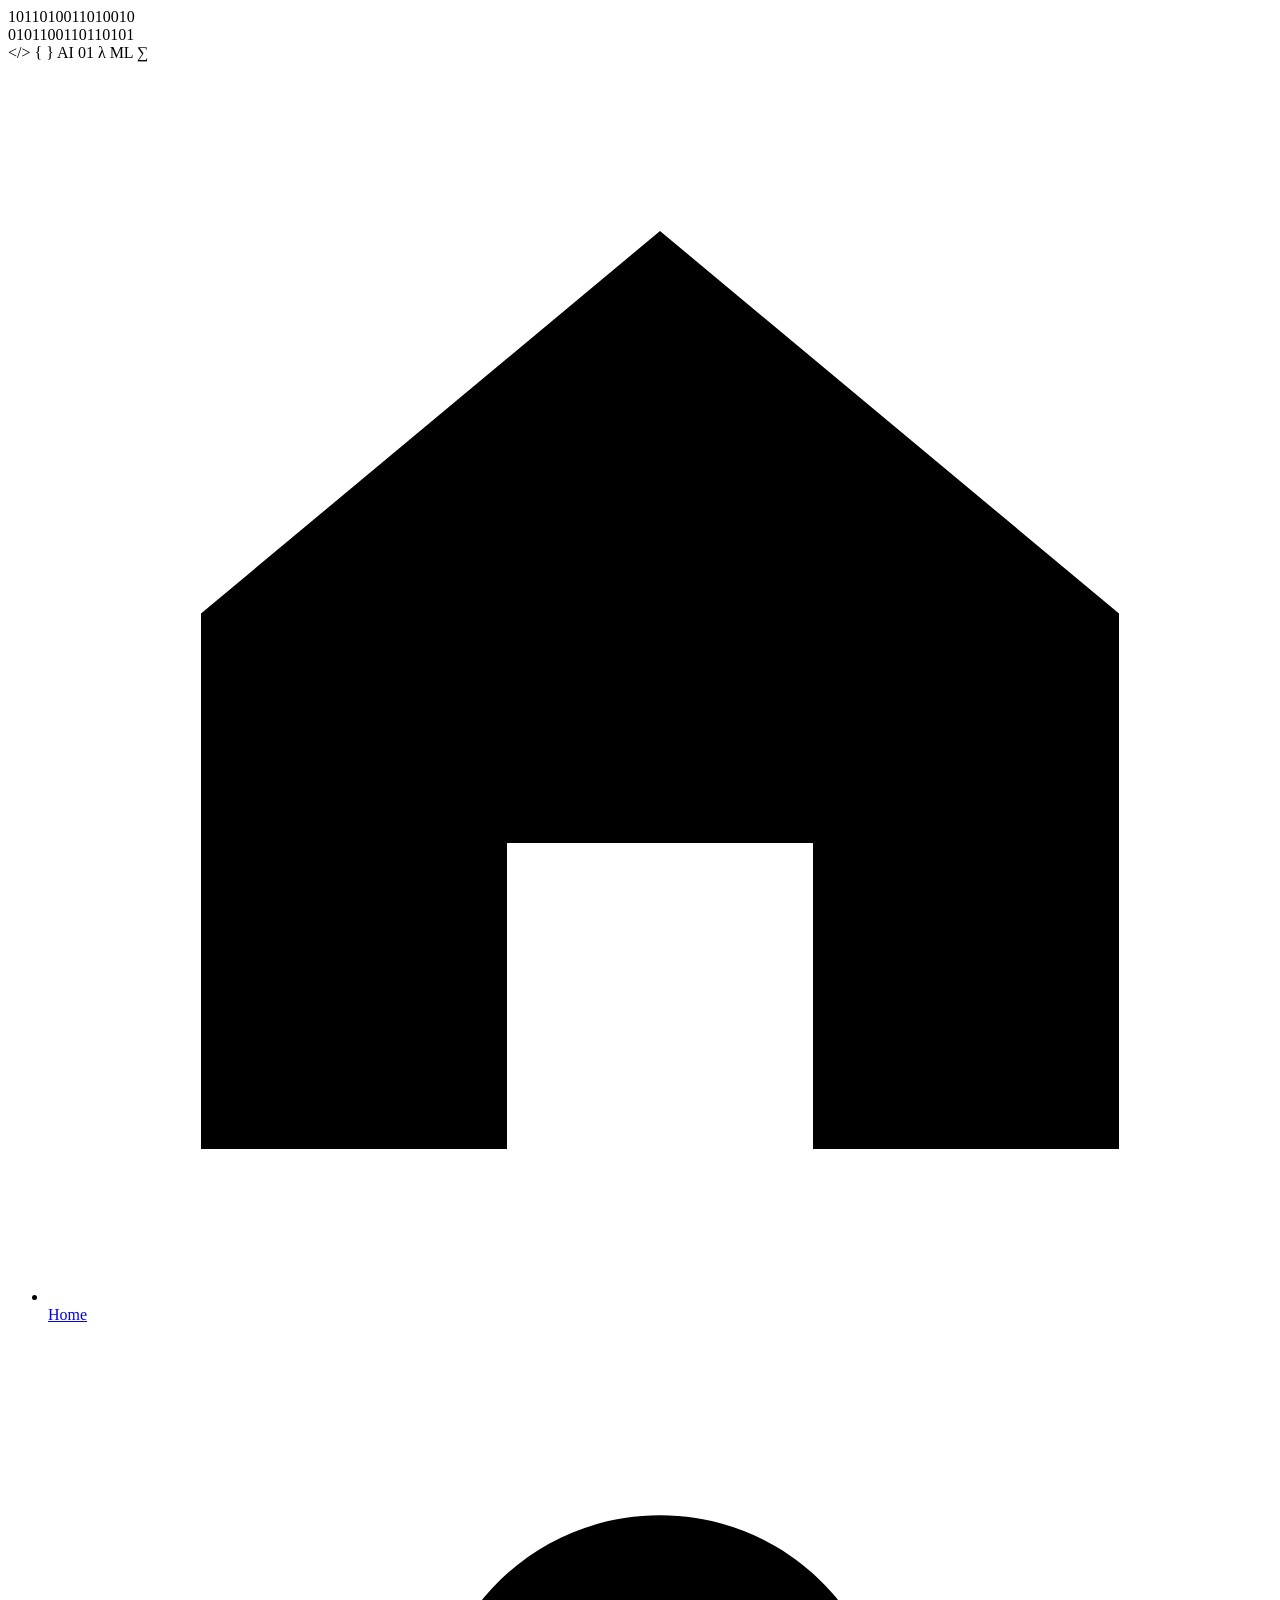
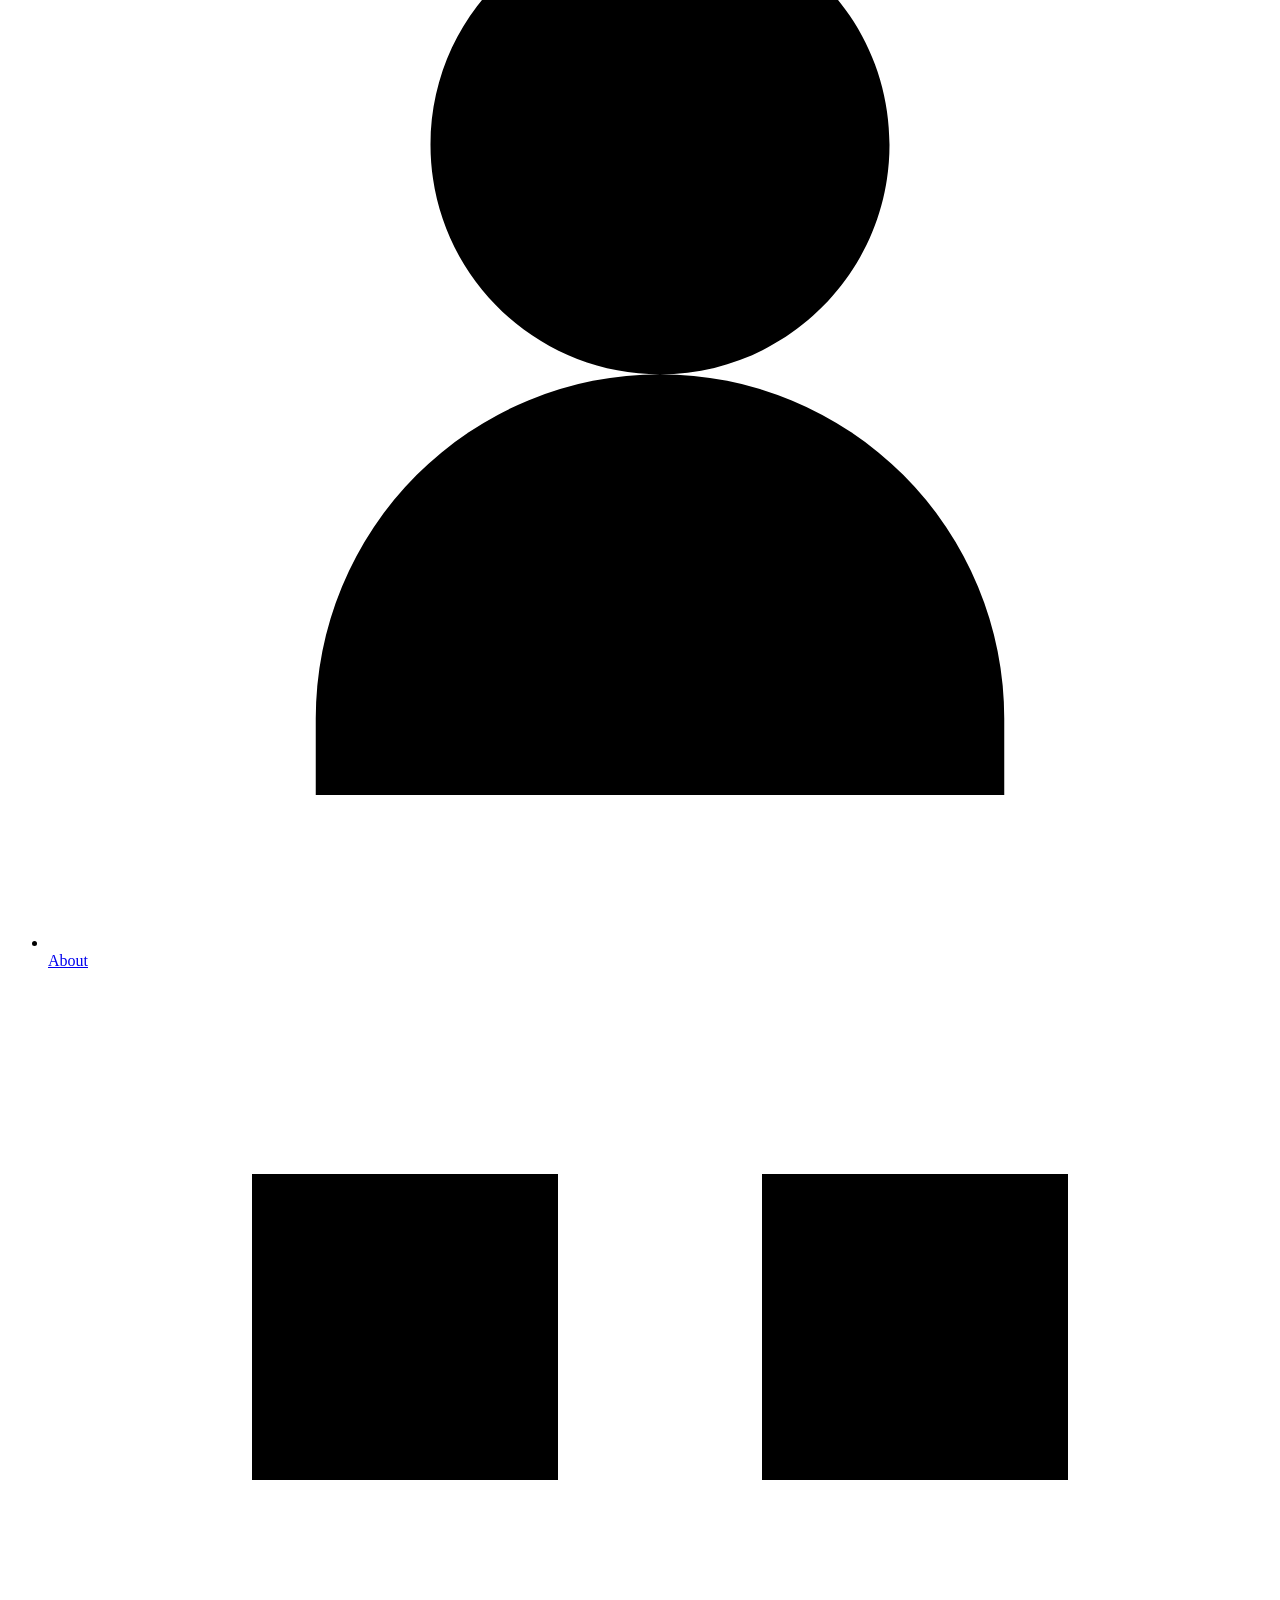
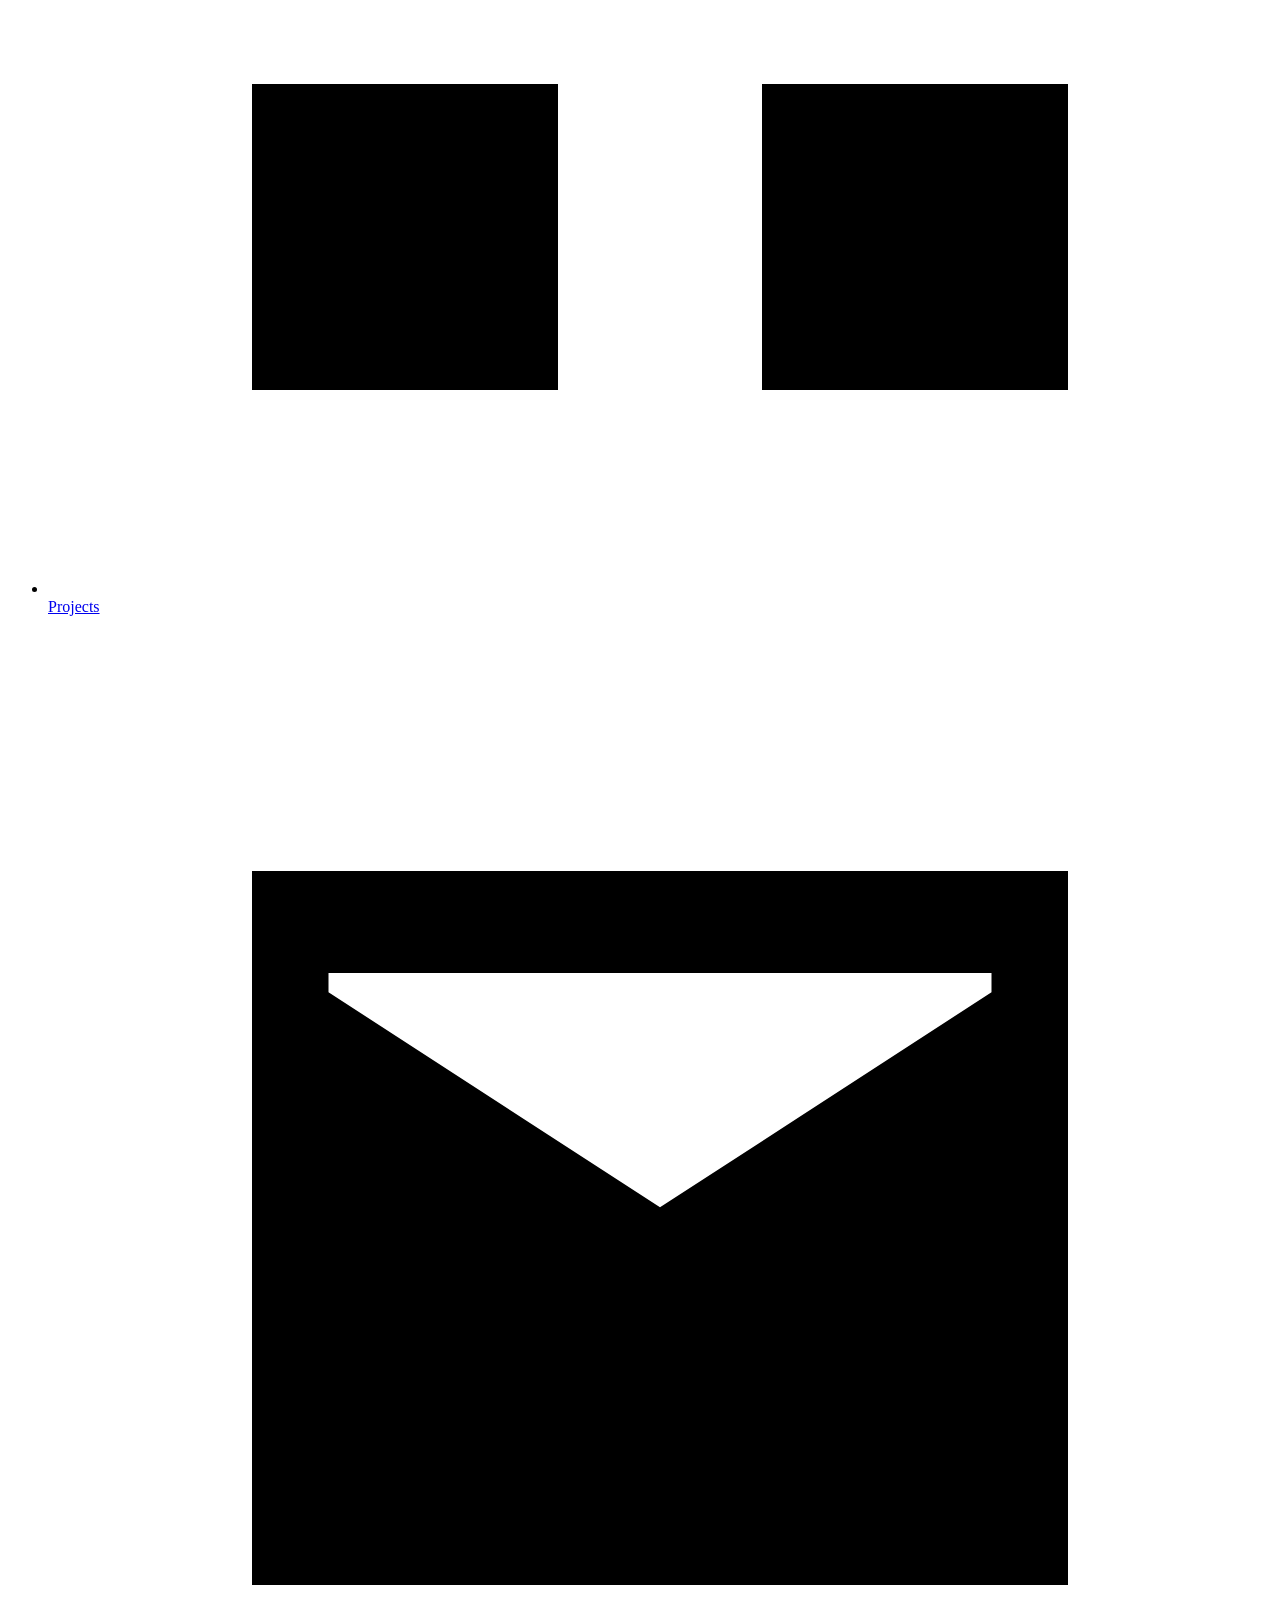
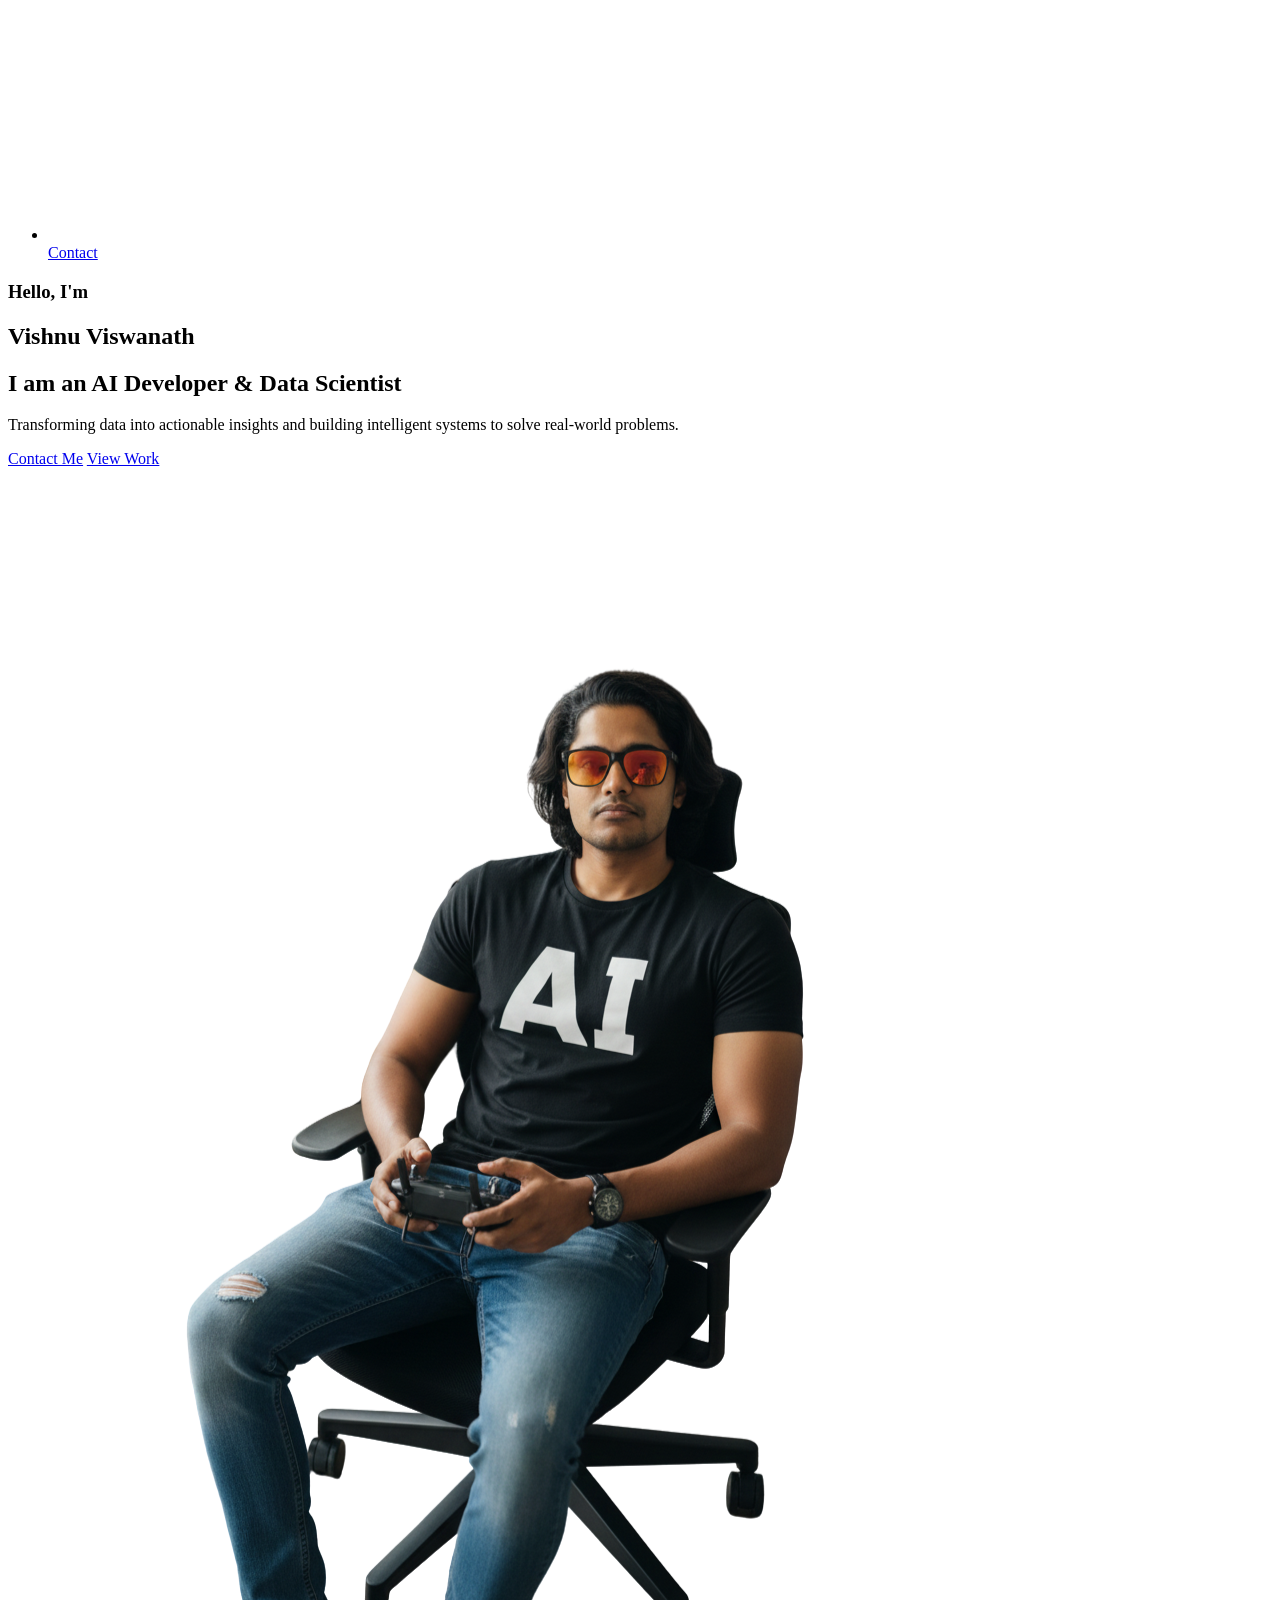
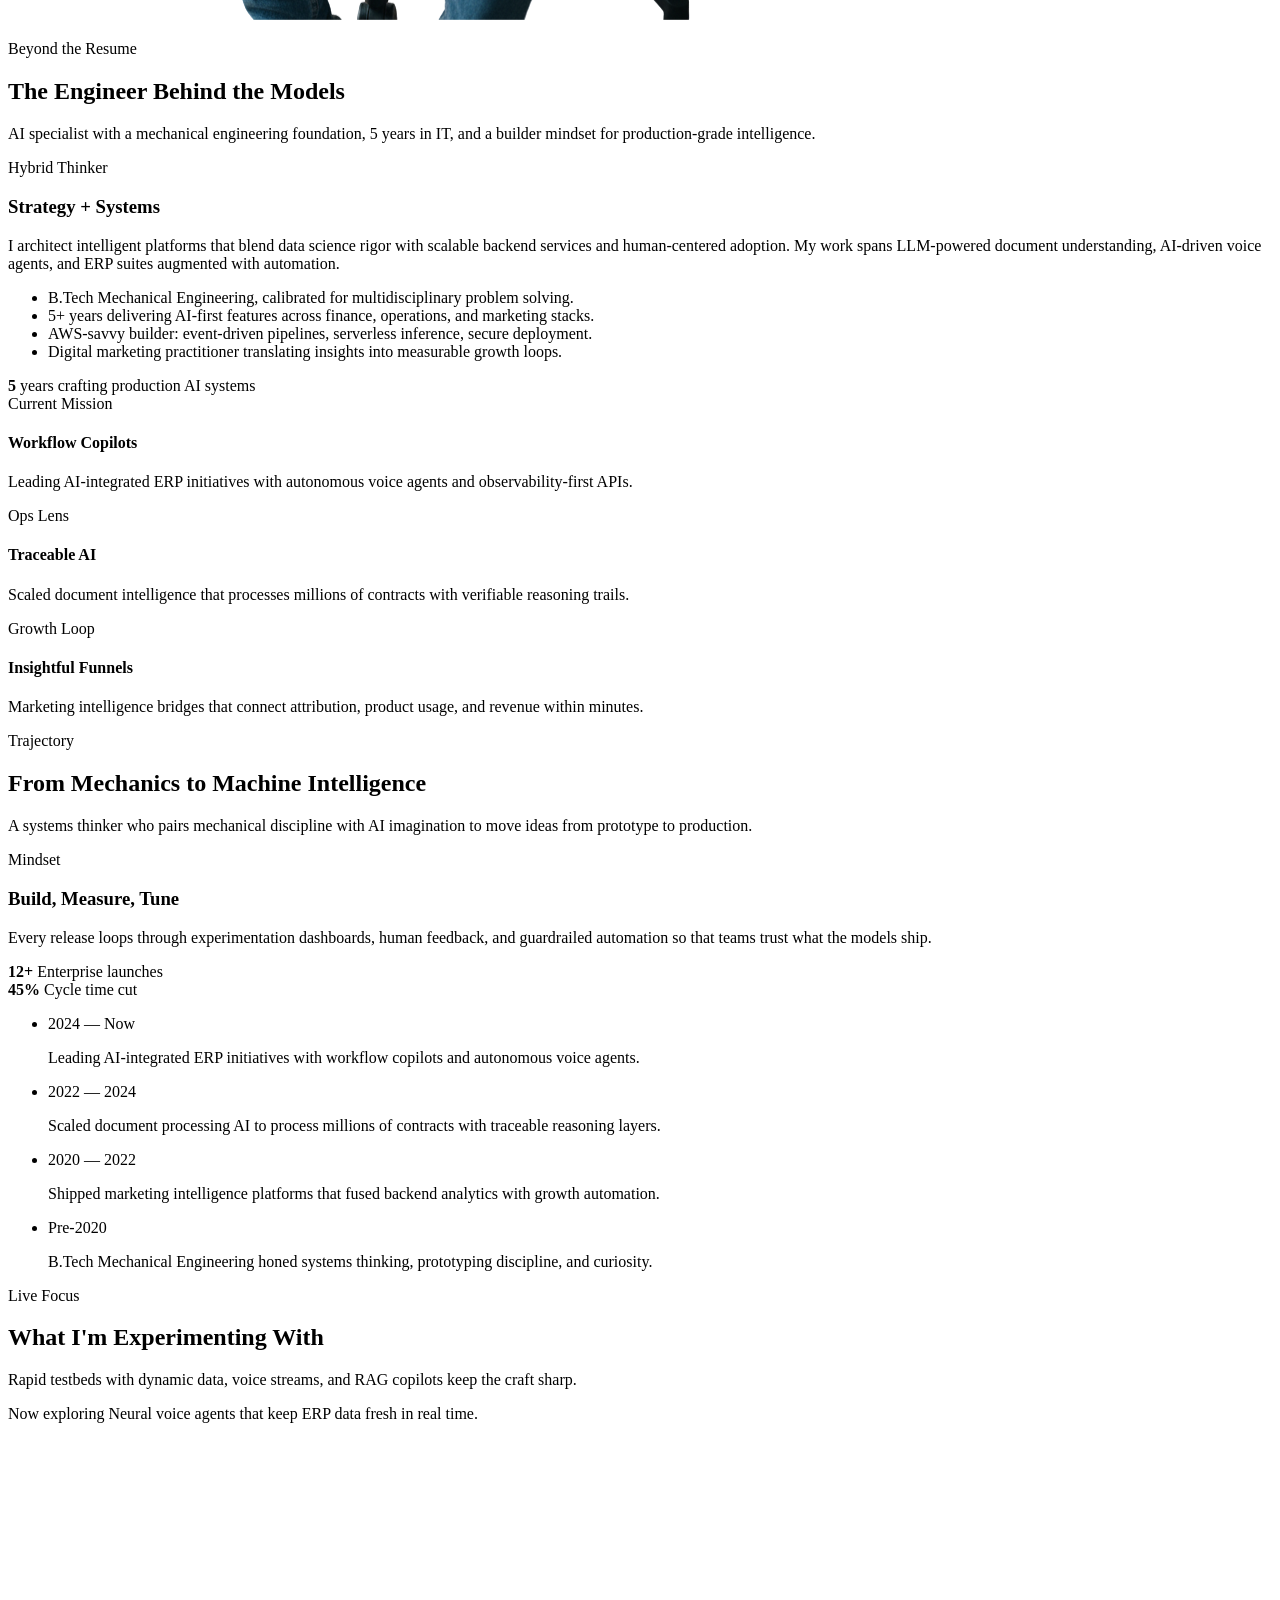
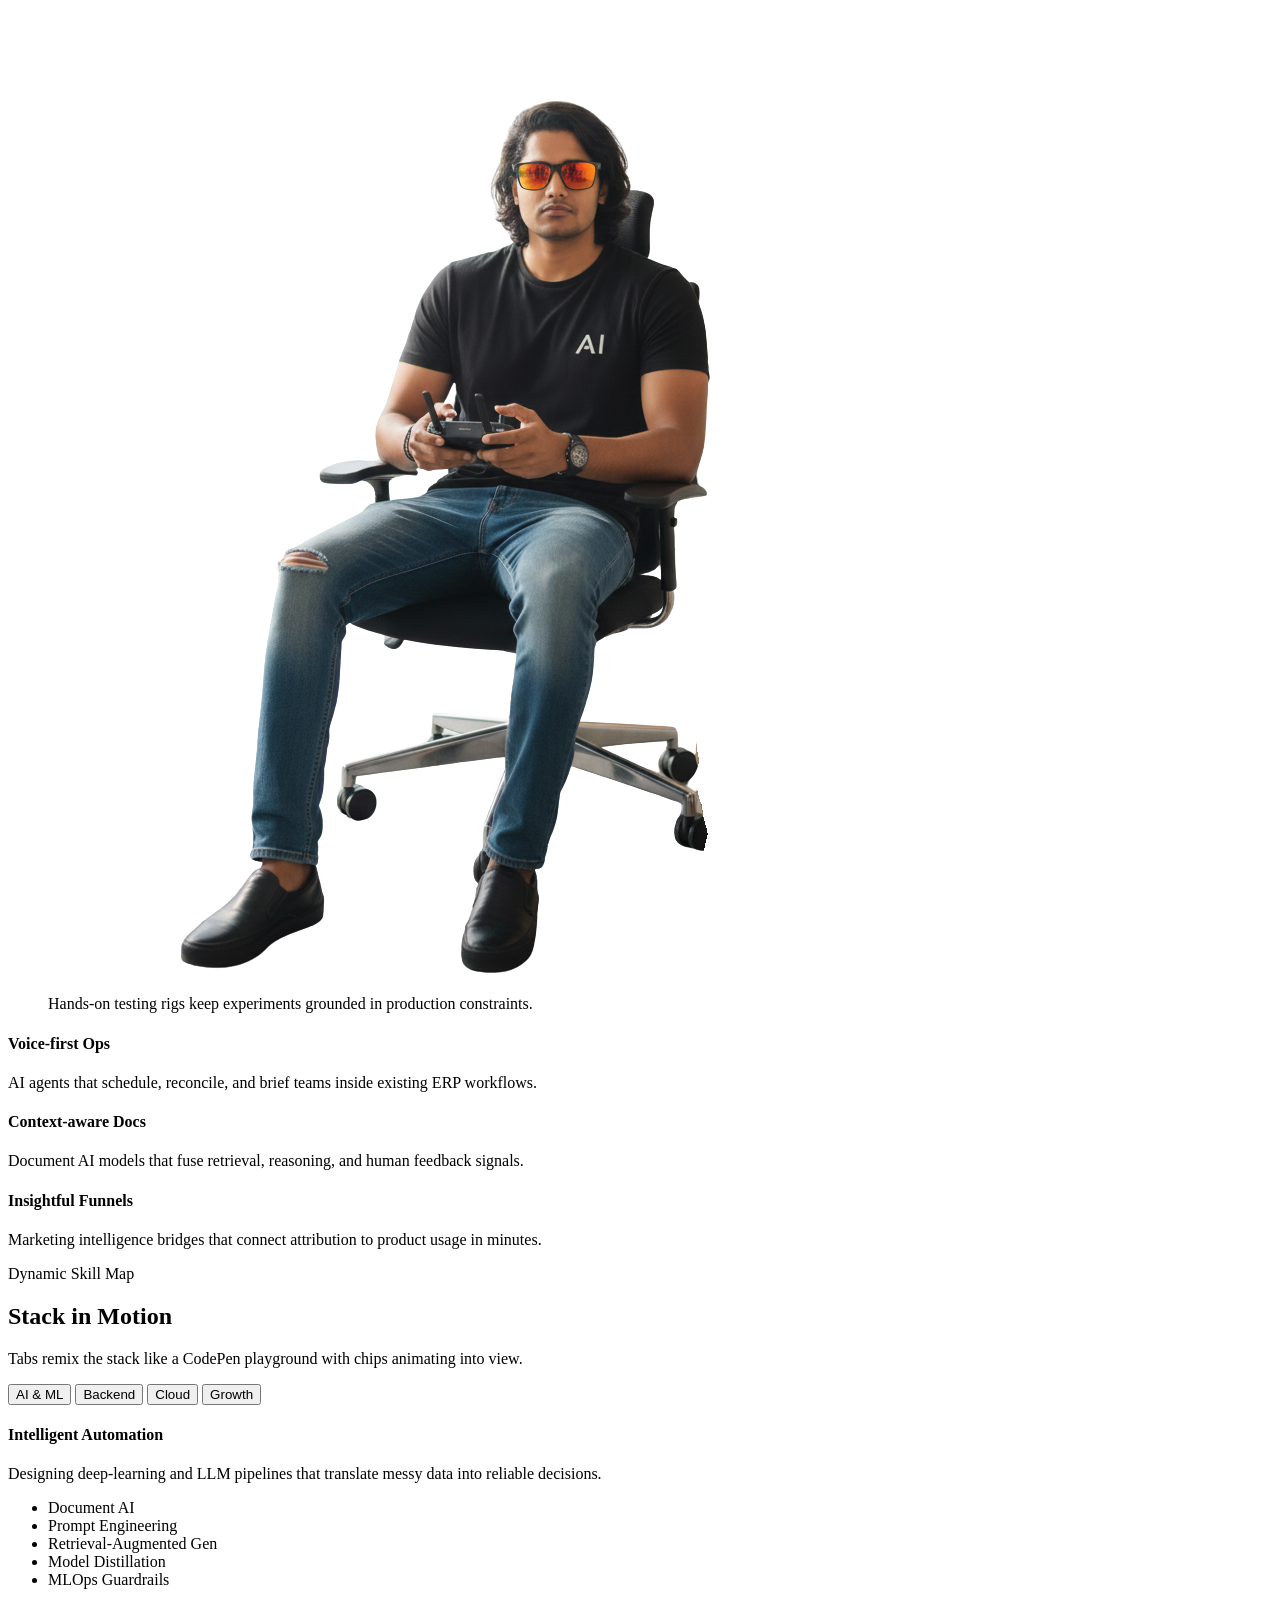
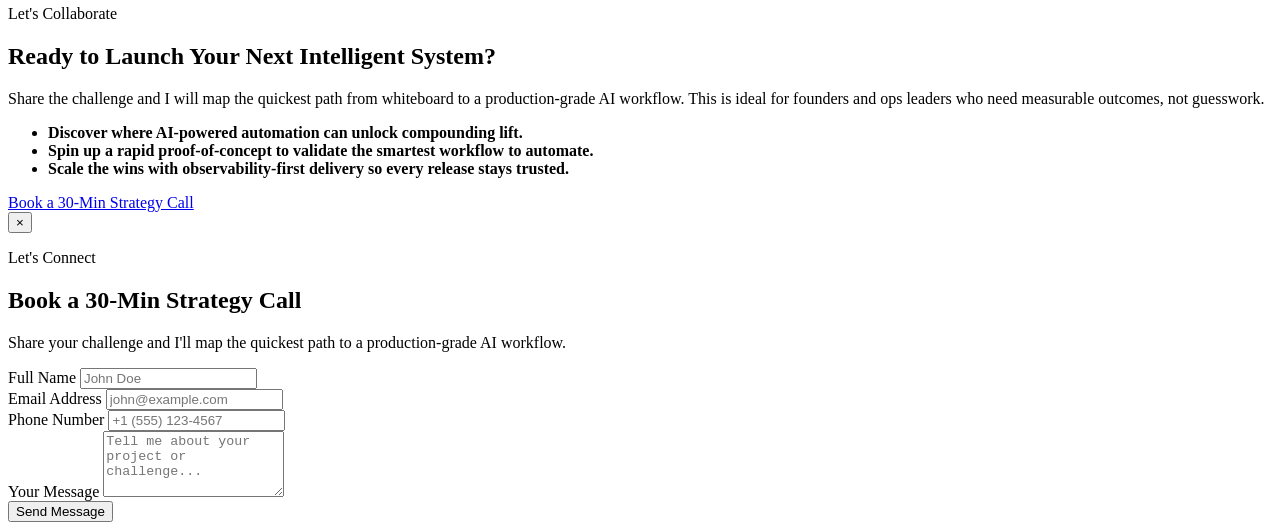
==== commit c0562ab2: "Changes" ====
--- a/index.html
+++ b/index.html
@@ -1,15 +1,18 @@
 <!DOCTYPE html>
 <html lang="en">
+
 <head>
     <meta charset="UTF-8">
     <meta name="viewport" content="width=device-width, initial-scale=1.0">
     <title>Vishnu Viswanath | AI Developer & Data Scientist</title>
-    <link rel="icon" type="image/svg+xml" href="data:image/svg+xml,%3Csvg xmlns='http://www.w3.org/2000/svg' viewBox='0 0 100 100'%3E%3Cdefs%3E%3ClinearGradient id='vGrad' x1='0%25' y1='0%25' x2='100%25' y2='100%25'%3E%3Cstop offset='0%25' style='stop-color:%2300BFFF'/%3E%3Cstop offset='100%25' style='stop-color:%234169E1'/%3E%3C/linearGradient%3E%3C/defs%3E%3Ctext x='50' y='78' font-family='Arial, sans-serif' font-size='80' font-weight='bold' fill='url(%23vGrad)' text-anchor='middle'%3EV%3C/text%3E%3C/svg%3E">
-    <link rel="stylesheet" href="styles.css">
+    <link rel="icon" type="image/svg+xml"
+        href="data:image/svg+xml,%3Csvg xmlns='http://www.w3.org/2000/svg' viewBox='0 0 100 100'%3E%3Cdefs%3E%3ClinearGradient id='vGrad' x1='0%25' y1='0%25' x2='100%25' y2='100%25'%3E%3Cstop offset='0%25' style='stop-color:%2300BFFF'/%3E%3Cstop offset='100%25' style='stop-color:%234169E1'/%3E%3C/linearGradient%3E%3C/defs%3E%3Ctext x='50' y='78' font-family='Arial, sans-serif' font-size='80' font-weight='bold' fill='url(%23vGrad)' text-anchor='middle'%3EV%3C/text%3E%3C/svg%3E">
+    <link rel="stylesheet" href="style.css">
     <link rel="preconnect" href="https://fonts.googleapis.com">
     <link rel="preconnect" href="https://fonts.gstatic.com" crossorigin>
     <link href="https://fonts.googleapis.com/css2?family=Poppins:wght@300;400;600;700&display=swap" rel="stylesheet">
 </head>
+
 <body>
 
     <div class="hero-background">
@@ -47,7 +50,8 @@
                 <a href="#about">
                     <span class="nav-icon" aria-hidden="true">
                         <svg viewBox="0 0 24 24" focusable="false">
-                            <path d="M12 12.75c-2.485 0-4.5-2.015-4.5-4.5S9.515 3.75 12 3.75s4.5 2.015 4.5 4.5-2.015 4.5-4.5 4.5Zm-6.75 6.75a6.75 6.75 0 0 1 13.5 0V21H5.25Z" />
+                            <path
+                                d="M12 12.75c-2.485 0-4.5-2.015-4.5-4.5S9.515 3.75 12 3.75s4.5 2.015 4.5 4.5-2.015 4.5-4.5 4.5Zm-6.75 6.75a6.75 6.75 0 0 1 13.5 0V21H5.25Z" />
                         </svg>
                     </span>
                     <span class="nav-label">About</span>
@@ -80,9 +84,11 @@
         <div class="hero-content">
             <h3 class="greeting">Hello, I'm</h3>
             <h1 class="name">Vishnu Viswanath</h1>
-            <h2 class="role">I am an <span class="highlight">AI Developer</span> & <span class="highlight">Data Scientist</span></h2>
+            <h2 class="role">I am an <span class="highlight">AI Developer</span> & <span class="highlight">Data
+                    Scientist</span></h2>
             <p class="description">
-                Transforming data into actionable insights and building intelligent systems to solve real-world problems.
+                Transforming data into actionable insights and building intelligent systems to solve real-world
+                problems.
             </p>
             <div class="cta-buttons">
                 <a href="#contact" class="btn primary">Contact Me</a>
@@ -101,7 +107,8 @@
             <p class="eyebrow">Beyond the Resume</p>
             <h2>The Engineer Behind the Models</h2>
             <p>
-                AI specialist with a mechanical engineering foundation, 5 years in IT, and a builder mindset for production-grade intelligence.
+                AI specialist with a mechanical engineering foundation, 5 years in IT, and a builder mindset for
+                production-grade intelligence.
             </p>
         </div>
 
@@ -112,8 +119,10 @@
                     <h3>Strategy + Systems</h3>
                 </header>
                 <p>
-                    I architect intelligent platforms that blend data science rigor with scalable backend services and human-centered adoption.
-                    My work spans LLM-powered document understanding, AI-driven voice agents, and ERP suites augmented with automation.
+                    I architect intelligent platforms that blend data science rigor with scalable backend services and
+                    human-centered adoption.
+                    My work spans LLM-powered document understanding, AI-driven voice agents, and ERP suites augmented
+                    with automation.
                 </p>
                 <ul class="bio-points">
                     <li>B.Tech Mechanical Engineering, calibrated for multidisciplinary problem solving.</li>
@@ -130,17 +139,20 @@
                 <article class="metric-card tilt-card">
                     <span class="metric-label">Current Mission</span>
                     <h4>Workflow Copilots</h4>
-                    <p>Leading AI-integrated ERP initiatives with autonomous voice agents and observability-first APIs.</p>
+                    <p>Leading AI-integrated ERP initiatives with autonomous voice agents and observability-first APIs.
+                    </p>
                 </article>
                 <article class="metric-card tilt-card">
                     <span class="metric-label">Ops Lens</span>
                     <h4>Traceable AI</h4>
-                    <p>Scaled document intelligence that processes millions of contracts with verifiable reasoning trails.</p>
+                    <p>Scaled document intelligence that processes millions of contracts with verifiable reasoning
+                        trails.</p>
                 </article>
                 <article class="metric-card tilt-card">
                     <span class="metric-label">Growth Loop</span>
                     <h4>Insightful Funnels</h4>
-                    <p>Marketing intelligence bridges that connect attribution, product usage, and revenue within minutes.</p>
+                    <p>Marketing intelligence bridges that connect attribution, product usage, and revenue within
+                        minutes.</p>
                 </article>
             </div>
         </div>
@@ -151,7 +163,8 @@
             <p class="eyebrow">Trajectory</p>
             <h2>From Mechanics to Machine Intelligence</h2>
             <p>
-                A systems thinker who pairs mechanical discipline with AI imagination to move ideas from prototype to production.
+                A systems thinker who pairs mechanical discipline with AI imagination to move ideas from prototype to
+                production.
             </p>
         </div>
         <div class="journey-grid">
@@ -159,7 +172,8 @@
                 <p class="card-eyebrow">Mindset</p>
                 <h3>Build, Measure, Tune</h3>
                 <p>
-                    Every release loops through experimentation dashboards, human feedback, and guardrailed automation so that teams trust what the models ship.
+                    Every release loops through experimentation dashboards, human feedback, and guardrailed automation
+                    so that teams trust what the models ship.
                 </p>
                 <div class="callout-metrics">
                     <div>
@@ -179,7 +193,8 @@
                 </li>
                 <li class="journey-node">
                     <span class="journey-year">2022 — 2024</span>
-                    <p>Scaled document processing AI to process millions of contracts with traceable reasoning layers.</p>
+                    <p>Scaled document processing AI to process millions of contracts with traceable reasoning layers.
+                    </p>
                 </li>
                 <li class="journey-node">
                     <span class="journey-year">2020 — 2022</span>
@@ -234,23 +249,32 @@
         </div>
         <article class="skill-shell tilt-card" aria-live="polite">
             <div class="skill-tabs" role="tablist">
-                <button class="skill-tab active" role="tab" aria-selected="true" data-title="Intelligent Automation" data-copy="Designing deep-learning and LLM pipelines that translate messy data into reliable decisions." data-skills="Document AI,Prompt Engineering,Retrieval-Augmented Gen,Model Distillation,MLOps Guardrails">
+                <button class="skill-tab active" role="tab" aria-selected="true" data-title="Intelligent Automation"
+                    data-copy="Designing deep-learning and LLM pipelines that translate messy data into reliable decisions."
+                    data-skills="Document AI,Prompt Engineering,Retrieval-Augmented Gen,Model Distillation,MLOps Guardrails">
                     AI &amp; ML
                 </button>
-                <button class="skill-tab" role="tab" aria-selected="false" data-title="Robust Backend Systems" data-copy="Building resilient APIs and workflow engines that keep AI services responsive and observable." data-skills="FastAPI/Django,Async Microservices,Vector Stores,CI/CD &amp; Testing,Observability">
+                <button class="skill-tab" role="tab" aria-selected="false" data-title="Robust Backend Systems"
+                    data-copy="Building resilient APIs and workflow engines that keep AI services responsive and observable."
+                    data-skills="FastAPI/Django,Async Microservices,Vector Stores,CI/CD &amp; Testing,Observability">
                     Backend
                 </button>
-                <button class="skill-tab" role="tab" aria-selected="false" data-title="Cloud-Native Execution" data-copy="Operating on AWS with cost-aware, secure, and automated delivery." data-skills="AWS Lambda &amp; ECS,API Gateway,Step Functions,IaC (CDK/Terraform),Cost Governance">
+                <button class="skill-tab" role="tab" aria-selected="false" data-title="Cloud-Native Execution"
+                    data-copy="Operating on AWS with cost-aware, secure, and automated delivery."
+                    data-skills="AWS Lambda &amp; ECS,API Gateway,Step Functions,IaC (CDK/Terraform),Cost Governance">
                     Cloud
                 </button>
-                <button class="skill-tab" role="tab" aria-selected="false" data-title="Revenue-Focused Ops" data-copy="Activating go-to-market loops and digital funnels with AI insights." data-skills="Performance Campaigns,Attribution Analytics,Marketing Automation,Experiment Design,Storytelling Dashboards">
+                <button class="skill-tab" role="tab" aria-selected="false" data-title="Revenue-Focused Ops"
+                    data-copy="Activating go-to-market loops and digital funnels with AI insights."
+                    data-skills="Performance Campaigns,Attribution Analytics,Marketing Automation,Experiment Design,Storytelling Dashboards">
                     Growth
                 </button>
             </div>
             <div class="skill-panel">
                 <div class="skill-panel-header">
                     <h4 id="skillTitle">Intelligent Automation</h4>
-                    <p id="skillCopy">Designing deep-learning and LLM pipelines that translate messy data into reliable decisions.</p>
+                    <p id="skillCopy">Designing deep-learning and LLM pipelines that translate messy data into reliable
+                        decisions.</p>
                 </div>
                 <ul class="skill-chip-list" id="skillChips">
                     <li>Document AI</li>
@@ -277,12 +301,14 @@
         <div class="enquiry-cta">
             <ul class="enquiry-highlights">
                 <li><strong>Discover where AI-powered automation can unlock compounding lift.</strong></li>
-                <li><strong>Spin up a rapid proof-of-concept to validate the smartest workflow to automate.</strong></li>
-                <li><strong>Scale the wins with observability-first delivery so every release stays trusted.</strong></li>
+                <li><strong>Spin up a rapid proof-of-concept to validate the smartest workflow to automate.</strong>
+                </li>
+                <li><strong>Scale the wins with observability-first delivery so every release stays trusted.</strong>
+                </li>
             </ul>
-            <button type="button" class="btn primary modal-trigger" aria-label="Book a strategy call" data-modal="contactModal">
+            <a href="booking.html" class="btn primary" aria-label="Book a strategy call">
                 Book a 30-Min Strategy Call
-            </button>
+            </a>
         </div>
     </section>
 
@@ -293,7 +319,8 @@
             <div class="modal-header">
                 <p class="modal-eyebrow">Let's Connect</p>
                 <h2 id="modalTitle">Book a 30-Min Strategy Call</h2>
-                <p class="modal-subtitle">Share your challenge and I'll map the quickest path to a production-grade AI workflow.</p>
+                <p class="modal-subtitle">Share your challenge and I'll map the quickest path to a production-grade AI
+                    workflow.</p>
             </div>
             <form class="modal-form" id="contactForm">
                 <div class="form-group">
@@ -310,13 +337,15 @@
                 </div>
                 <div class="form-group">
                     <label for="message">Your Message</label>
-                    <textarea id="message" name="message" rows="4" placeholder="Tell me about your project or challenge..." required></textarea>
+                    <textarea id="message" name="message" rows="4"
+                        placeholder="Tell me about your project or challenge..." required></textarea>
                 </div>
                 <button type="submit" class="btn primary modal-submit">Send Message</button>
             </form>
         </div>
     </div>
-     
+
     <script src="script.js"></script>
 </body>
+
 </html>
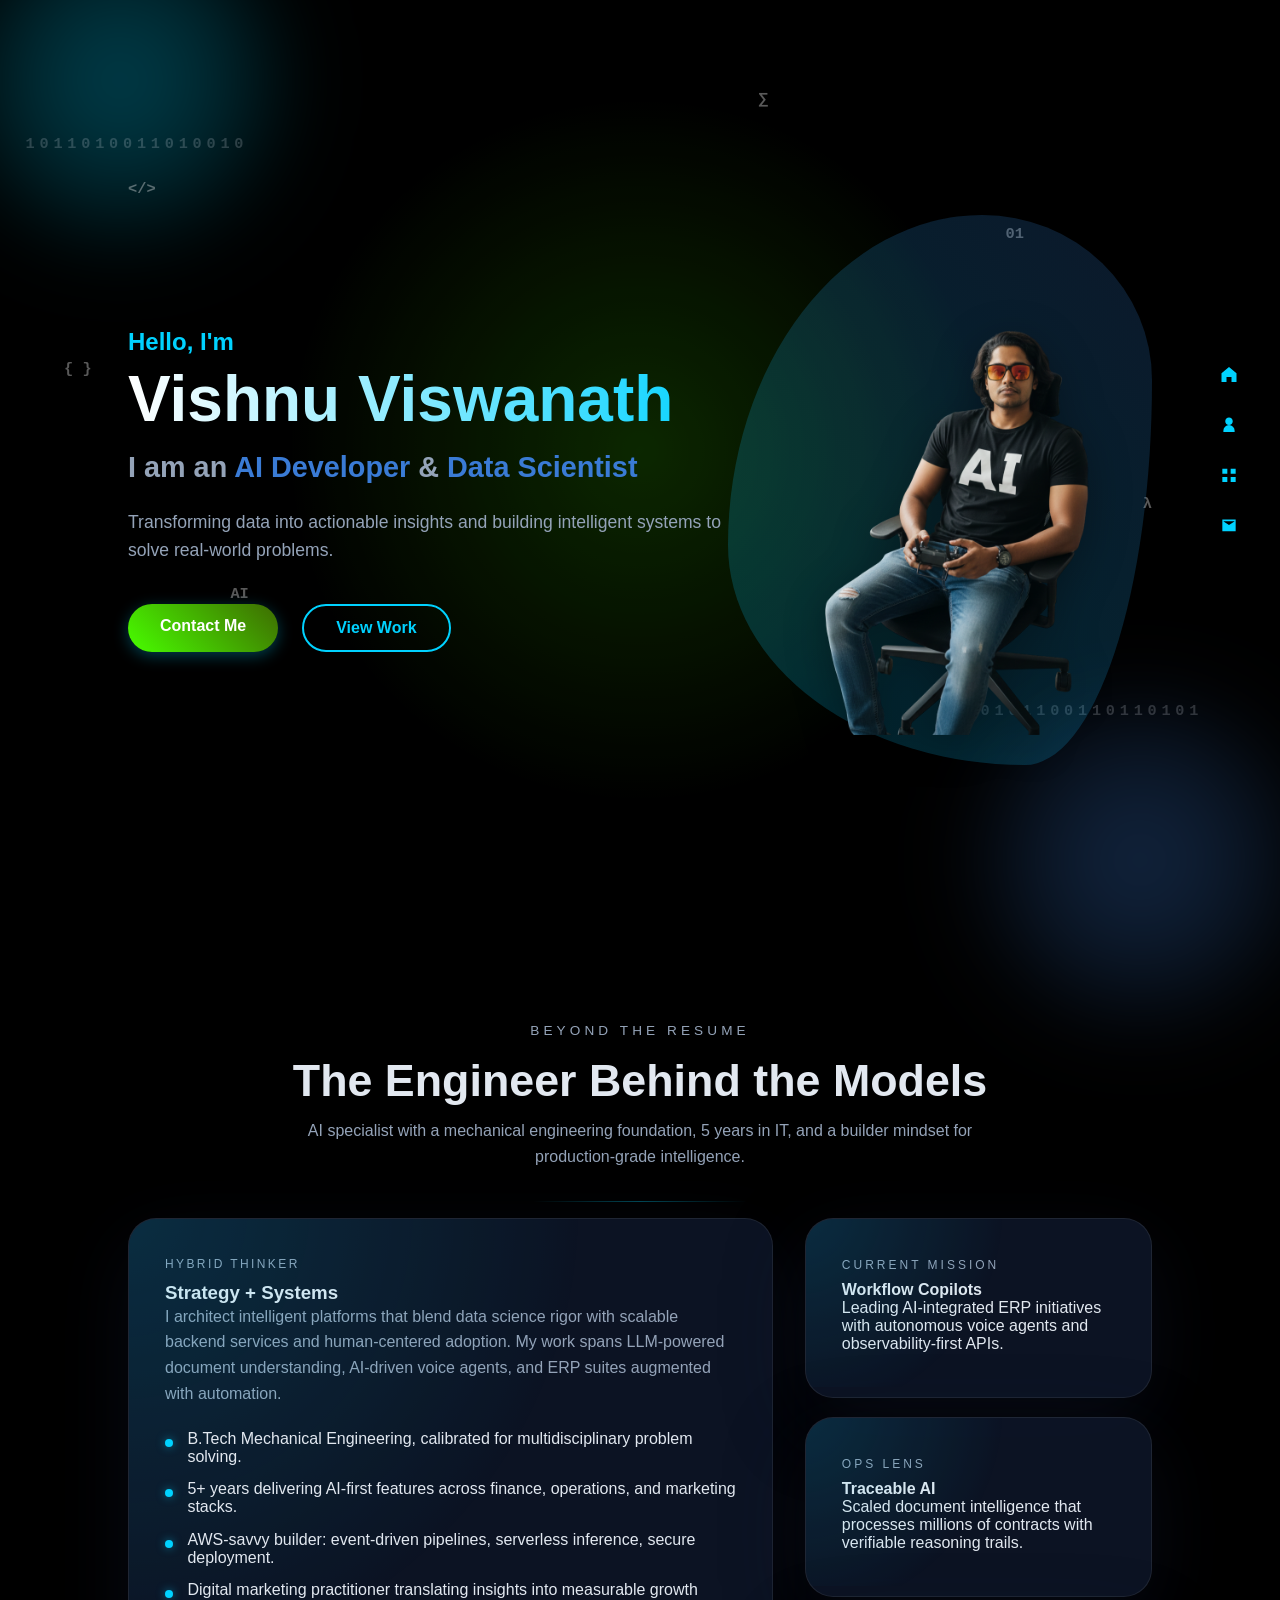
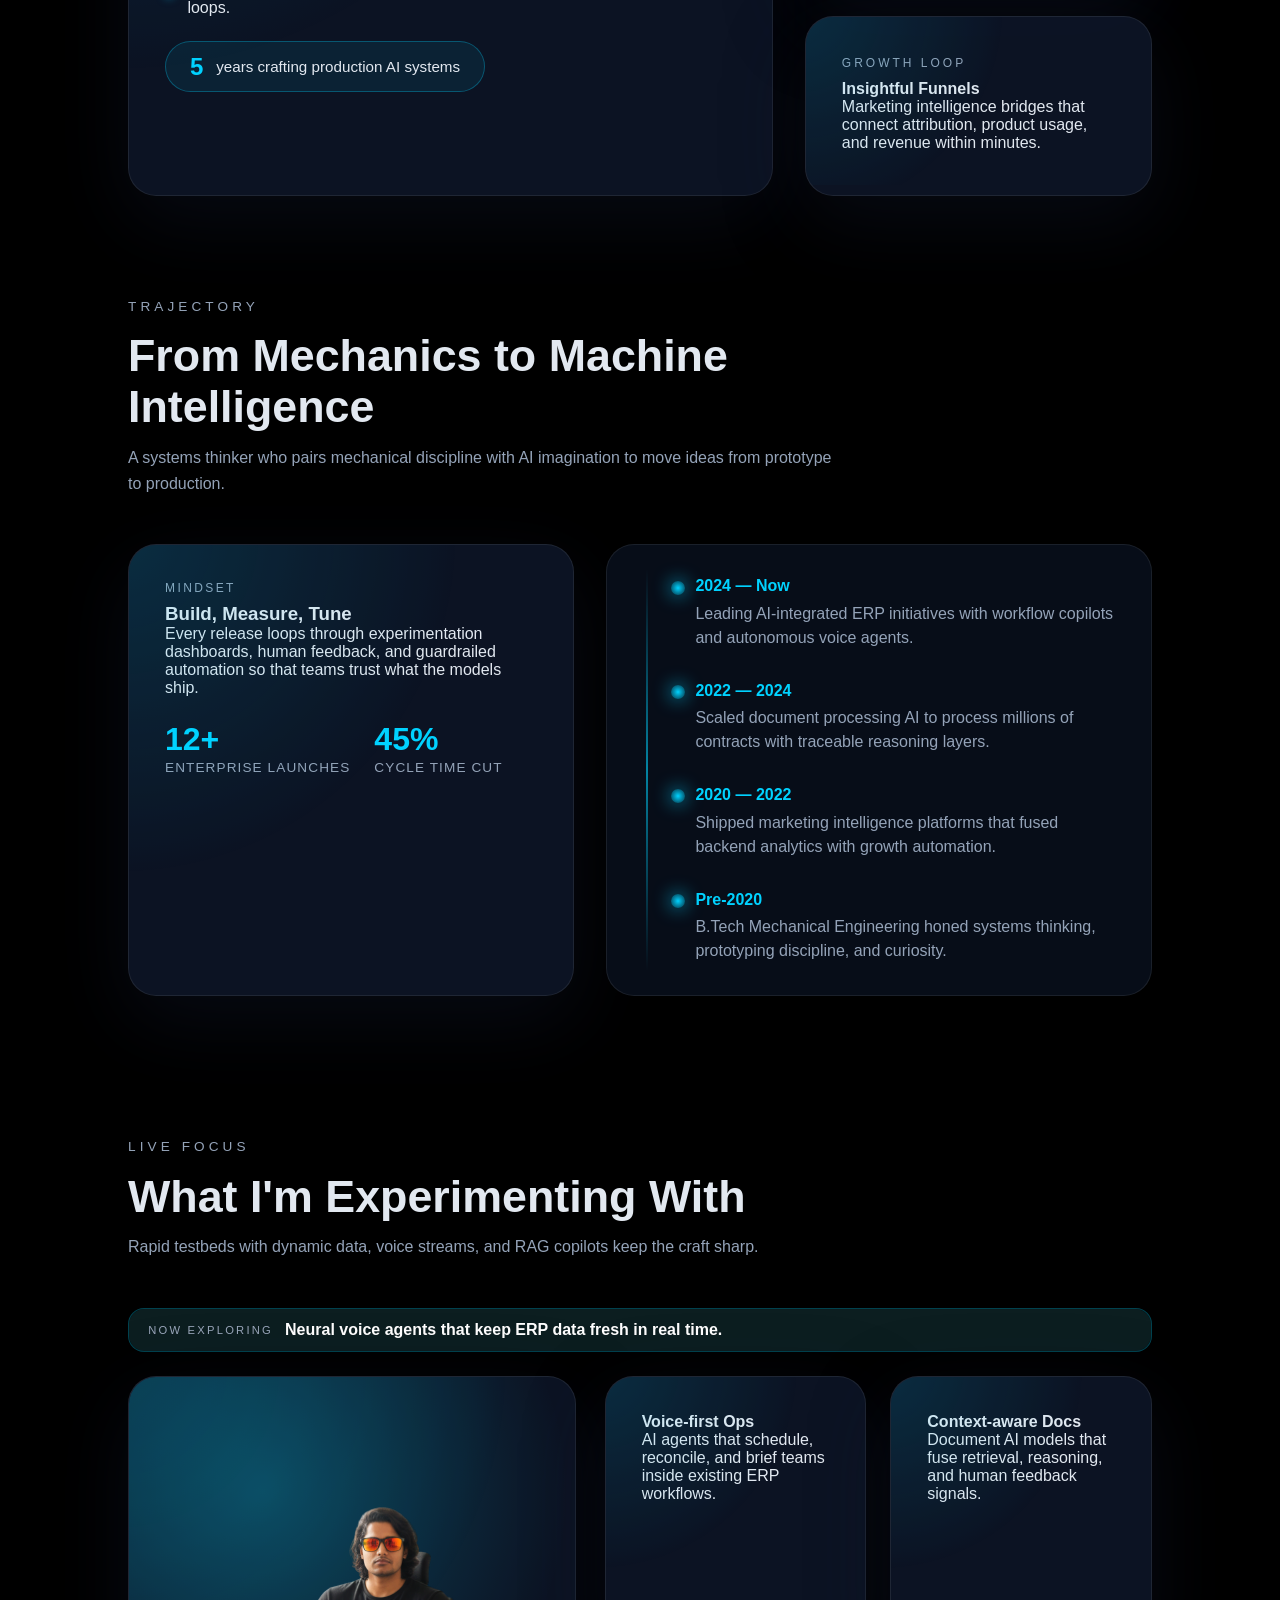
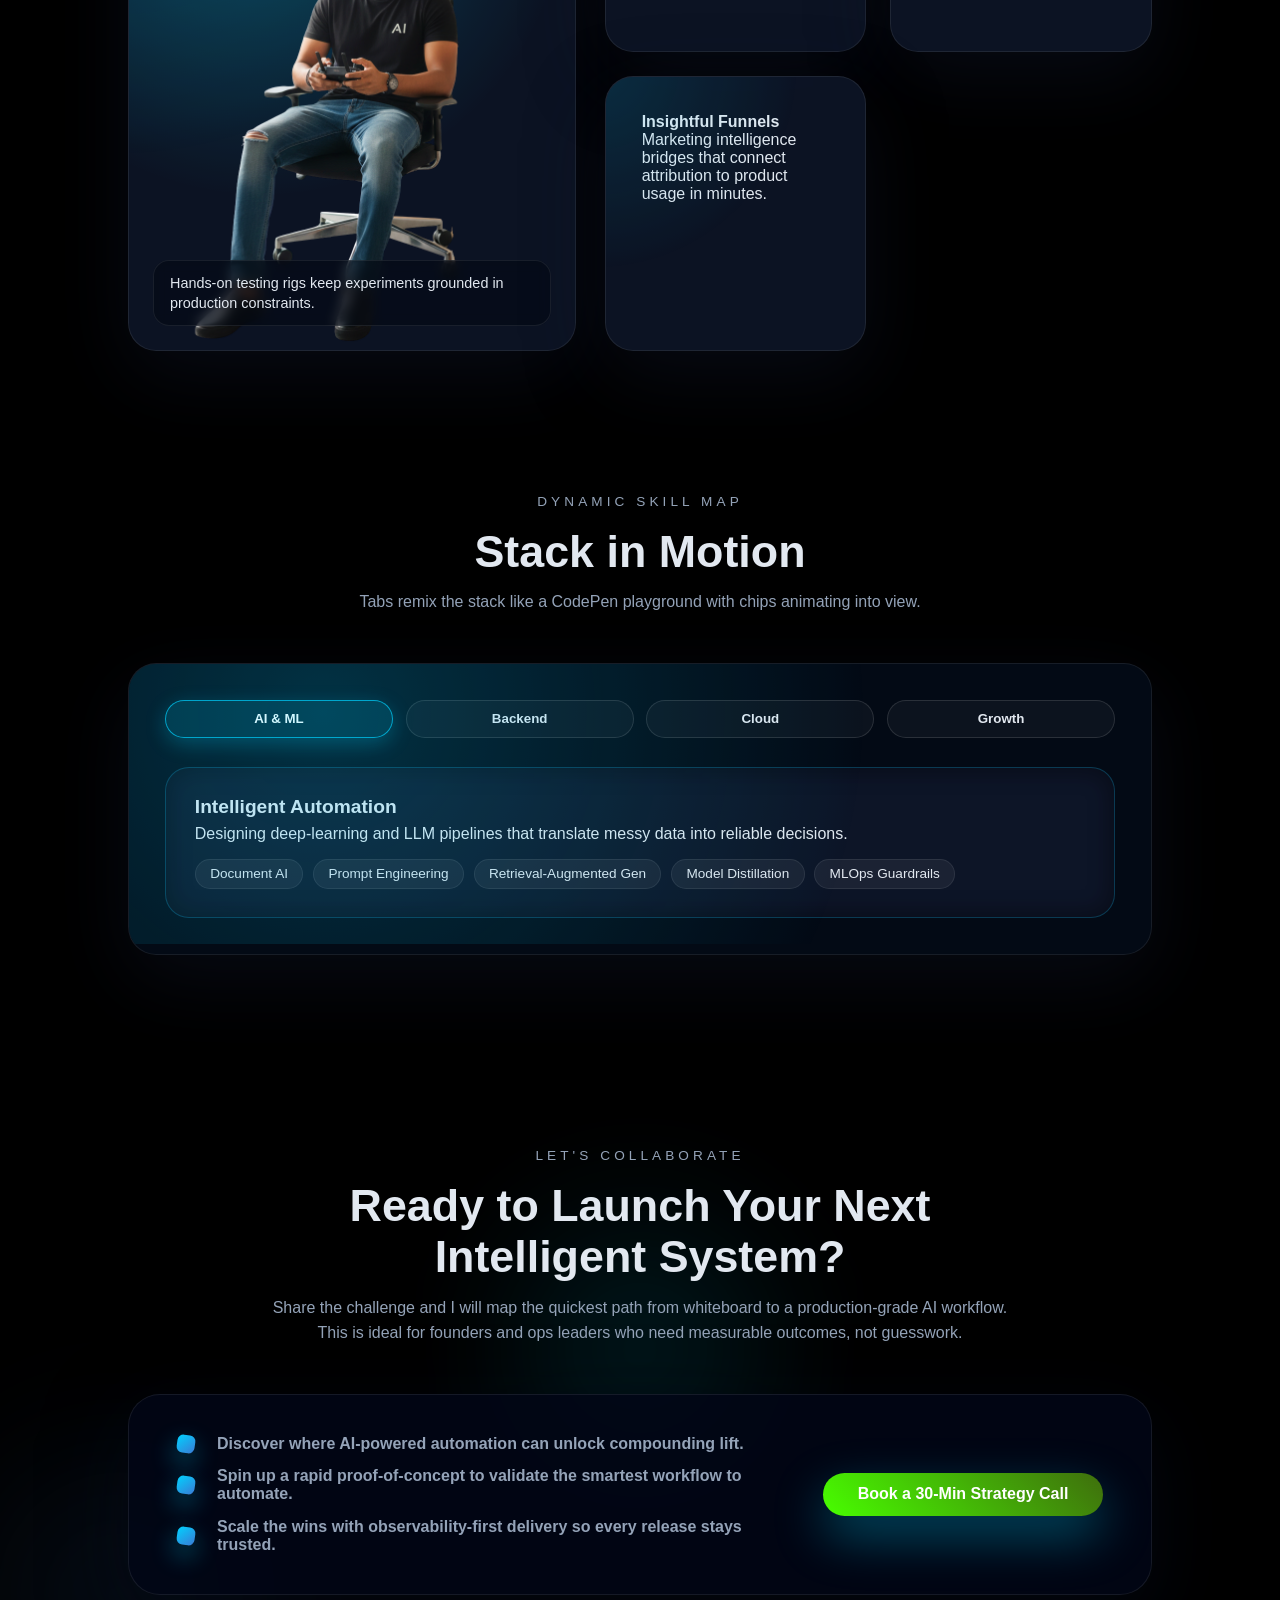
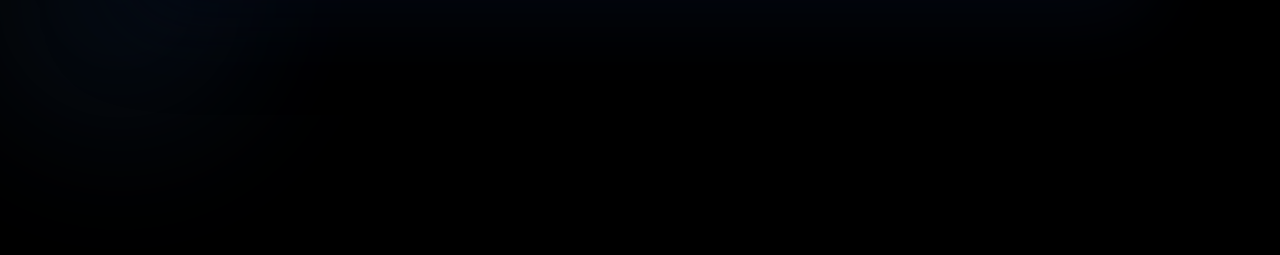
==== commit fd7b6439: "Update index.html" ====
--- a/index.html
+++ b/index.html
@@ -306,7 +306,7 @@
                 <li><strong>Scale the wins with observability-first delivery so every release stays trusted.</strong>
                 </li>
             </ul>
-            <a href="booking.html" class="btn primary" aria-label="Book a strategy call">
+            <a href="/booking" class="btn primary" aria-label="Book a strategy call">
                 Book a 30-Min Strategy Call
             </a>
         </div>
--- a/style.css
+++ b/style.css
@@ -0,0 +1,1341 @@
+:root {
+    --primary-color: #00d2ff;
+    --secondary-color: #3a7bd5;
+    --bg-color: #000000;
+    --text-color: #e2e8f0;
+    --text-muted: #94a3b8;
+    --white: #ffffff;
+    --glass-bg: rgba(255, 255, 255, 0.05);
+    --cursor-x: 50%;
+    --cursor-y: 50%;
+}
+
+* {
+    margin: 0;
+    padding: 0;
+    box-sizing: border-box;
+    font-family: 'Poppins', sans-serif;
+}
+
+body {
+    background-color: var(--bg-color);
+    color: var(--text-color);
+    overflow-x: hidden;
+}
+
+/* Navbar */
+.navbar {
+    position: fixed;
+    top: 50%;
+    right: 2rem;
+    transform: translateY(-50%);
+    padding: 0;
+    background: transparent;
+    border: none;
+    border-radius: 0;
+    backdrop-filter: none;
+    z-index: 1100;
+}
+
+.nav-links {
+    list-style: none;
+    display: flex;
+    flex-direction: column;
+    gap: 0.65rem;
+    align-items: flex-end;
+}
+
+.nav-links li {
+    overflow: hidden;
+}
+
+.nav-links a {
+    display: flex;
+    align-items: center;
+    justify-content: flex-end;
+    flex-direction: row-reverse;
+    gap: 0.75rem;
+    width: 54px;
+    padding: 0.5rem 0.8rem;
+    border-radius: 999px;
+    text-decoration: none;
+    color: var(--text-color);
+    font-weight: 500;
+    background: transparent;
+    border: none;
+    box-shadow: none;
+    text-align: right;
+    transform-origin: right center;
+    transition: width 0.3s ease, background 0.3s ease, color 0.3s ease;
+}
+
+.nav-links a:focus-visible {
+    outline: 2px solid var(--primary-color);
+    outline-offset: 4px;
+}
+
+.nav-links li:hover a,
+.nav-links li:focus-within a {
+    width: 160px;
+    background: linear-gradient(120deg, rgba(0, 210, 255, 0.15), rgba(58, 123, 213, 0.15));
+}
+
+.nav-icon {
+    display: inline-flex;
+    width: 24px;
+    height: 24px;
+    justify-content: center;
+    align-items: center;
+    color: var(--primary-color);
+}
+
+.nav-icon svg {
+    width: 20px;
+    height: 20px;
+    fill: currentColor;
+}
+
+.nav-label {
+    white-space: nowrap;
+    overflow: hidden;
+    max-width: 0;
+    opacity: 0;
+    letter-spacing: 0.02em;
+    text-align: right;
+    transition: max-width 0.3s ease, opacity 0.2s ease;
+}
+
+.nav-links li:hover .nav-label,
+.nav-links li:focus-within .nav-label {
+    max-width: 100px;
+    opacity: 1;
+}
+
+/* Hero Section */
+.hero {
+    min-height: 100vh;
+    display: flex;
+    align-items: center;
+    justify-content: space-between;
+    padding: 0 10%;
+    padding-top: 80px; /* For navbar */
+
+    position: relative;
+    overflow: hidden;
+
+}
+
+.hero-content {
+    max-width: 600px;
+    opacity: 0;
+    animation: slideRight 1s ease forwards;
+    position: relative;
+    z-index: 1;
+}
+
+.greeting {
+    font-size: 1.5rem;
+    color: var(--primary-color);
+    margin-bottom: 0.5rem;
+}
+
+.name {
+    font-size: 4rem;
+    font-weight: 700;
+    line-height: 1.1;
+    margin-bottom: 1rem;
+    background: linear-gradient(to right, var(--white), var(--primary-color));
+    background-clip: text;
+    -webkit-background-clip: text;
+    -webkit-text-fill-color: transparent;
+}
+
+.role {
+    font-size: 1.8rem;
+    font-weight: 600;
+    margin-bottom: 1.5rem;
+    color: var(--text-muted);
+}
+
+.highlight {
+    color: var(--secondary-color);
+}
+
+.description {
+    font-size: 1.1rem;
+    color: var(--text-muted);
+    margin-bottom: 2.5rem;
+    line-height: 1.6;
+}
+
+/* Buttons */
+.cta-buttons {
+    display: flex;
+    gap: 1.5rem;
+}
+
+.btn {
+    padding: 0.8rem 2rem;
+    border-radius: 50px;
+    text-decoration: none;
+    font-weight: 600;
+    transition: all 0.3s ease;
+    position: relative;
+    overflow: hidden;
+}
+
+.btn.primary {
+    background: linear-gradient(45deg, #48ff00, #95ff046b);
+    color: var(--white);
+    box-shadow: 0 4px 15px rgba(0, 210, 255, 0.3);
+}
+
+.btn.primary:hover {
+    transform: translateY(-3px);
+    box-shadow: 0 6px 20px rgba(0, 210, 255, 0.5);
+}
+
+.btn.secondary {
+    background: transparent;
+    border: 2px solid var(--primary-color);
+    color: var(--primary-color);
+}
+
+.btn.secondary:hover {
+    background: rgba(0, 210, 255, 0.1);
+    transform: translateY(-3px);
+}
+
+/* Hero Image */
+.hero-image {
+    position: relative;
+    width: 550px;
+    height: 550px;
+    display: flex;
+    justify-content: center;
+    align-items: center;
+    opacity: 0;
+    animation: zoomIn 1s ease forwards 0.5s;
+    z-index: 1;
+}
+
+.image-blob {
+    position: absolute;
+    width: 100%;
+    height: 100%;
+    background: linear-gradient(45deg, var(--primary-color), var(--secondary-color));
+    border-radius: 60% 40% 30% 70% / 60% 30% 70% 40%;
+    animation: blob-bounce 8s infinite ease-in-out;
+    z-index: -1;
+    opacity: 0.2;
+}
+
+.profile-img {
+    width: 90%;
+    height: auto;
+    z-index: 1;
+    filter: drop-shadow(0 10px 20px rgba(0,0,0,0.3));
+    transition: transform 0.5s ease;
+    /* Masking to make the image fit nicely if it's square, 
+       but user said they will add a bg-less png, so standard img is fine. 
+       Adding a slight hover effect. */
+}
+
+.hero-image:hover .profile-img {
+    transform: scale(1.05) rotate(2deg);
+}
+
+.about-section {
+    padding: 120px 10% 80px;
+    position: relative;
+    z-index: 1;
+}
+
+.section-heading {
+    max-width: 720px;
+    margin: 0 auto 3rem;
+    text-align: center;
+}
+
+.section-heading.align-left {
+    margin-left: 0;
+    text-align: left;
+}
+
+.section-heading .eyebrow {
+    text-transform: uppercase;
+    letter-spacing: 0.3em;
+    font-size: 0.85rem;
+    color: var(--text-muted);
+    margin-bottom: 0.8rem;
+}
+
+.section-heading h2 {
+    font-size: clamp(2rem, 4vw, 2.8rem);
+    margin-bottom: 0.8rem;
+}
+
+.section-heading p {
+    color: var(--text-muted);
+    line-height: 1.6;
+}
+
+.about-heading {
+    position: relative;
+}
+
+.about-heading::after {
+    content: "";
+    position: absolute;
+    inset: auto 35% -32px 35%;
+    height: 1px;
+    background: linear-gradient(90deg, transparent, rgba(0, 210, 255, 0.35), transparent);
+}
+
+.about-overview {
+    padding-bottom: 40px;
+}
+
+.about-overview-grid {
+    display: grid;
+    grid-template-columns: minmax(0, 1.3fr) minmax(0, 0.7fr);
+    gap: 2rem;
+    align-items: stretch;
+}
+
+.glow-card,
+.tilt-card,
+.skill-shell,
+.focus-card,
+.journey-callout {
+    background: rgba(15, 23, 42, 0.85);
+    border: 1px solid rgba(255, 255, 255, 0.08);
+    border-radius: 28px;
+    padding: 2.25rem;
+    position: relative;
+    overflow: hidden;
+    transition: transform 0.6s ease, box-shadow 0.6s ease, border-color 0.6s ease;
+    box-shadow: 0 25px 80px rgba(15, 23, 42, 0.45);
+}
+
+.glow-card::before,
+.tilt-card::before,
+.skill-shell::before,
+.focus-card::before,
+.journey-callout::before {
+    content: "";
+    position: absolute;
+    inset: 0;
+    background: radial-gradient(circle at top left, rgba(0, 210, 255, 0.18), transparent 55%);
+    opacity: 0.8;
+    transition: opacity 0.6s ease, transform 1.2s ease;
+    pointer-events: none;
+    transform: translate3d(-10px, -10px, 0);
+}
+
+.tilt-card:hover,
+.glow-card:hover,
+.skill-shell:hover,
+.focus-card:hover,
+.journey-callout:hover {
+    transform: translateY(-12px) scale(1.01);
+    border-color: rgba(0, 210, 255, 0.45);
+    box-shadow: 0 30px 90px rgba(0, 210, 255, 0.2);
+}
+
+.tilt-card:hover::before,
+.glow-card:hover::before,
+.skill-shell:hover::before,
+.focus-card:hover::before,
+.journey-callout:hover::before {
+    opacity: 1;
+    transform: translate3d(0, 0, 0);
+}
+
+.card-eyebrow {
+    text-transform: uppercase;
+    letter-spacing: 0.2em;
+    font-size: 0.75rem;
+    color: var(--text-muted);
+    margin-bottom: 0.5rem;
+}
+
+.about-bio p {
+    color: var(--text-muted);
+    line-height: 1.6;
+}
+
+.bio-points {
+    margin: 1.5rem 0;
+    list-style: none;
+    display: flex;
+    flex-direction: column;
+    gap: 0.9rem;
+}
+
+.bio-points li {
+    position: relative;
+    padding-left: 1.4rem;
+}
+
+.bio-points li::before {
+    content: "";
+    position: absolute;
+    left: 0;
+    top: 0.55rem;
+    width: 8px;
+    height: 8px;
+    border-radius: 50%;
+    background: var(--primary-color);
+    box-shadow: 0 0 8px rgba(0, 210, 255, 0.5);
+}
+
+.experience-pill {
+    display: inline-flex;
+    align-items: center;
+    gap: 0.8rem;
+    padding: 0.65rem 1.5rem;
+    border-radius: 999px;
+    border: 1px solid rgba(0, 210, 255, 0.3);
+    color: var(--text-color);
+    background: rgba(0, 210, 255, 0.08);
+    font-size: 0.95rem;
+}
+
+.experience-pill strong {
+    font-size: 1.5rem;
+    color: var(--primary-color);
+}
+
+.about-meta-grid {
+    display: grid;
+    grid-template-columns: repeat(auto-fit, minmax(200px, 1fr));
+    gap: 1.2rem;
+}
+
+.metric-card {
+    min-height: 180px;
+}
+
+.metric-label {
+    display: inline-flex;
+    font-size: 0.75rem;
+    letter-spacing: 0.25em;
+    text-transform: uppercase;
+    color: var(--text-muted);
+    margin-bottom: 0.6rem;
+}
+
+.journey-section {
+    padding-top: 60px;
+}
+
+.journey-grid {
+    display: grid;
+    grid-template-columns: minmax(0, 0.9fr) minmax(0, 1.1fr);
+    gap: 2rem;
+    align-items: start;
+}
+
+.journey-callout {
+    min-height: 100%;
+}
+
+.callout-metrics {
+    display: flex;
+    gap: 1.5rem;
+    margin-top: 1.5rem;
+}
+
+.callout-metrics strong {
+    font-size: 2rem;
+    color: var(--primary-color);
+    display: block;
+}
+
+.callout-metrics span {
+    font-size: 0.85rem;
+    color: var(--text-muted);
+    letter-spacing: 0.08em;
+    text-transform: uppercase;
+}
+
+.journey-timeline {
+    list-style: none;
+    margin: 0;
+    padding: 2rem;
+    border-radius: 28px;
+    border: 1px solid rgba(255, 255, 255, 0.08);
+    background: rgba(10, 18, 32, 0.75);
+    position: relative;
+    overflow: hidden;
+}
+
+.journey-timeline::before {
+    content: "";
+    position: absolute;
+    left: 2.4rem;
+    top: 1.5rem;
+    bottom: 1.5rem;
+    width: 2px;
+    background: linear-gradient(180deg, rgba(0, 210, 255, 0), rgba(0, 210, 255, 0.6), rgba(0, 210, 255, 0));
+    animation: pulseLine 6s ease-in-out infinite;
+}
+
+.journey-node {
+    position: relative;
+    padding-left: 3.5rem;
+    margin-bottom: 2rem;
+}
+
+.journey-node:last-child {
+    margin-bottom: 0;
+}
+
+.journey-node::before {
+    content: "";
+    position: absolute;
+    left: 2rem;
+    top: 0.2rem;
+    width: 14px;
+    height: 14px;
+    border-radius: 50%;
+    background: radial-gradient(circle, var(--primary-color), rgba(0, 210, 255, 0.15));
+    box-shadow: 0 0 18px rgba(0, 210, 255, 0.8);
+}
+
+.journey-year {
+    font-weight: 600;
+    color: var(--primary-color);
+    display: block;
+    margin-bottom: 0.4rem;
+}
+
+.journey-node p {
+    color: var(--text-muted);
+    line-height: 1.5;
+}
+
+.focus-lab {
+    padding-top: 60px;
+}
+
+.focus-lab-grid {
+    display: grid;
+    grid-template-columns: minmax(0, 0.9fr) minmax(0, 1.1fr);
+    gap: 1.8rem;
+    align-items: stretch;
+}
+
+.motion-ticker {
+    margin: 0 auto 2rem;
+    background: linear-gradient(120deg, rgba(0, 210, 255, 0.15), rgba(58, 123, 213, 0.15));
+    position: relative;
+    overflow: hidden;
+}
+
+.motion-ticker::after {
+    content: "";
+    position: absolute;
+    inset: 0;
+    background: rgba(255, 255, 255, 0.05);
+    mix-blend-mode: overlay;
+    animation: shimmer 5s linear infinite;
+    pointer-events: none;
+    border-radius: inherit;
+}
+
+.focus-tiles {
+    display: grid;
+    grid-template-columns: repeat(auto-fit, minmax(220px, 1fr));
+    gap: 1.5rem;
+}
+
+.focus-card {
+    min-height: 160px;
+}
+
+.focus-photo {
+    position: relative;
+    overflow: hidden;
+    padding: 0;
+    display: flex;
+    flex-direction: column;
+    justify-content: flex-end;
+}
+
+.focus-photo img {
+    width: 100%;
+    height: 100%;
+    object-fit: cover;
+    border-radius: 24px;
+    filter: saturate(1.1) contrast(1.05);
+    transition: transform 1s ease;
+}
+
+.focus-photo:hover img {
+    transform: scale(1.04);
+}
+
+.focus-photo figcaption {
+    position: absolute;
+    left: 1.5rem;
+    right: 1.5rem;
+    bottom: 1.5rem;
+    padding: 0.75rem 1rem;
+    border-radius: 16px;
+    background: rgba(3, 8, 18, 0.6);
+    border: 1px solid rgba(255, 255, 255, 0.08);
+    font-size: 0.9rem;
+    line-height: 1.4;
+    color: var(--text-color);
+    backdrop-filter: blur(6px);
+}
+
+.photo-glow {
+    position: absolute;
+    inset: 0;
+    background: radial-gradient(circle at 30% 20%, rgba(0, 210, 255, 0.25), transparent 55%);
+    pointer-events: none;
+    mix-blend-mode: screen;
+}
+
+.skill-lab {
+    padding-top: 60px;
+}
+
+.skill-shell {
+    display: flex;
+    flex-direction: column;
+    gap: 1.8rem;
+    background: rgba(4, 12, 24, 0.9);
+}
+
+.skill-shell::before {
+    background: radial-gradient(circle at 20% 20%, rgba(0, 210, 255, 0.25), transparent 65%);
+}
+
+.skill-tabs {
+    display: grid;
+    grid-template-columns: repeat(auto-fit, minmax(120px, 1fr));
+    gap: 0.8rem;
+}
+
+.skill-panel {
+    padding: 1.8rem;
+    border-radius: 24px;
+    background: rgba(15, 23, 42, 0.9);
+    border: 1px solid rgba(0, 210, 255, 0.2);
+    box-shadow: inset 0 0 25px rgba(0, 0, 0, 0.45);
+}
+
+.skill-tab {
+    border: 1px solid rgba(255, 255, 255, 0.12);
+    background: rgba(255, 255, 255, 0.04);
+    color: var(--text-color);
+    border-radius: 999px;
+    padding: 0.65rem 1rem;
+    font-weight: 600;
+    cursor: pointer;
+    transition: all 0.25s ease;
+}
+
+.skill-tab.active,
+.skill-tab:focus-visible {
+    outline: none;
+    border-color: rgba(0, 210, 255, 0.7);
+    background: rgba(0, 210, 255, 0.15);
+    color: var(--white);
+    box-shadow: 0 6px 20px rgba(0, 210, 255, 0.25);
+}
+
+.skill-panel-header h4 {
+    font-size: 1.2rem;
+    margin-bottom: 0.4rem;
+}
+
+.skill-chip-list {
+    list-style: none;
+    display: flex;
+    flex-wrap: wrap;
+    gap: 0.6rem;
+    margin-top: 1rem;
+}
+
+.skill-chip-list li {
+    padding: 0.4rem 0.9rem;
+    border-radius: 999px;
+    background: rgba(255, 255, 255, 0.06);
+    border: 1px solid rgba(255, 255, 255, 0.08);
+    font-size: 0.85rem;
+}
+
+.enquiry-section {
+    padding: 110px 10% 140px;
+    position: relative;
+    text-align: center;
+}
+
+.enquiry-section::before,
+.enquiry-section::after {
+    content: "";
+    position: absolute;
+    inset: 15% auto auto 50%;
+    width: 420px;
+    height: 420px;
+    border-radius: 50%;
+    background: radial-gradient(circle, rgba(0, 210, 255, 0.18), transparent 65%);
+    filter: blur(60px);
+    z-index: 0;
+    opacity: 0.8;
+    transform: translate(-50%, 0);
+}
+
+.enquiry-section::after {
+    inset: auto 50% -120px auto;
+    width: 520px;
+    height: 520px;
+    background: radial-gradient(circle, rgba(58, 123, 213, 0.2), transparent 60%);
+    opacity: 0.6;
+}
+
+.enquiry-section .section-heading {
+    position: relative;
+    z-index: 1;
+    max-width: 760px;
+}
+
+.enquiry-cta {
+    margin: 3rem auto 0;
+    display: flex;
+    align-items: center;
+    justify-content: space-between;
+    gap: 2rem;
+    padding: 2.5rem 3rem;
+    border-radius: 32px;
+    border: 1px solid rgba(255, 255, 255, 0.08);
+    background: rgba(2, 6, 23, 0.85);
+    box-shadow: 0 25px 80px rgba(5, 10, 25, 0.65);
+    position: relative;
+    z-index: 1;
+}
+
+.enquiry-highlights {
+    list-style: none;
+    display: flex;
+    flex-direction: column;
+    gap: 0.9rem;
+    text-align: left;
+    color: var(--text-muted);
+}
+
+.enquiry-highlights li {
+    position: relative;
+    padding-left: 2.5rem;
+    font-size: 1rem;
+}
+
+.enquiry-highlights li::before {
+    content: "";
+    position: absolute;
+    left: 0;
+    top: 50%;
+    width: 18px;
+    height: 18px;
+    border-radius: 6px;
+    background: linear-gradient(135deg, var(--primary-color), var(--secondary-color));
+    transform: translateY(-50%) rotate(8deg);
+    box-shadow: 0 10px 25px rgba(0, 210, 255, 0.45);
+}
+
+.enquiry-section .btn {
+    flex-shrink: 0;
+    white-space: nowrap;
+    box-shadow: 0 20px 50px rgba(0, 210, 255, 0.35);
+    min-width: 280px;
+    font-size: 1rem;
+}
+
+.fact-ticker {
+    display: flex;
+    align-items: center;
+    gap: 0.75rem;
+    padding: 0.75rem 1.2rem;
+    border-radius: 16px;
+    background: rgba(0, 210, 255, 0.08);
+    border: 1px solid rgba(0, 210, 255, 0.25);
+    margin-bottom: 1.5rem;
+}
+
+.ticker-label {
+    text-transform: uppercase;
+    letter-spacing: 0.2em;
+    font-size: 0.7rem;
+    color: var(--text-muted);
+}
+
+.ticker-text {
+    font-weight: 600;
+    color: var(--white);
+    transition: opacity 0.35s ease;
+}
+
+.ticker-text.is-changing {
+    opacity: 0.2;
+}
+
+
+.hero-background {
+    position: fixed;
+    top: 0;
+    left: 0;
+    width: 100%;
+    height: 100vh;
+    pointer-events: none;
+    z-index: -1;
+}
+
+.cursor-gradient {
+    position: fixed;
+    inset: 0;
+    pointer-events: none;
+    z-index: -1;
+    opacity: 0.85;
+    background: radial-gradient(circle at var(--cursor-x) var(--cursor-y), rgba(72, 255, 0, 0.18), transparent 45%);
+    transition: opacity 0.3s ease, background-position 0.15s ease;
+    mix-blend-mode: screen;
+}
+
+.cursor-gradient.is-hidden {
+    opacity: 0;
+}
+
+.matrix-grid {
+    position: absolute;
+    inset: -50%;
+    background: none; /* Remove grid lines background */
+}
+
+.orb {
+    position: absolute;
+    width: 320px;
+    height: 320px;
+    border-radius: 50%;
+    filter: blur(40px);
+    opacity: 0.4;
+    mix-blend-mode: screen;
+    animation: orb-float 14s ease-in-out infinite;
+}
+
+.orb-one {
+    top: -80px;
+    left: -40px;
+    background: radial-gradient(circle, rgba(0, 210, 255, 0.8), rgba(58, 123, 213, 0));
+}
+
+.orb-two {
+    bottom: -120px;
+    right: -20px;
+    background: radial-gradient(circle, rgba(58, 123, 213, 0.8), rgba(15, 23, 42, 0));
+    animation-duration: 18s;
+}
+
+.binary-stream {
+    position: absolute;
+    font-size: 0.95rem;
+    letter-spacing: 0.3rem;
+    color: rgba(226, 232, 240, 0.2);
+    text-transform: uppercase;
+    font-weight: 600;
+    animation: binary-scroll 10s ease-in-out infinite;
+    font-family: 'Courier New', monospace;
+}
+
+.binary-left {
+    left: 2%;
+    top: 15%;
+}
+
+.binary-right {
+    right: 6%;
+    bottom: 20%;
+    animation-delay: 3s;
+}
+
+.code-particles {
+    position: absolute;
+    inset: 0;
+}
+
+.code-particles span {
+    position: absolute;
+    color: rgba(255, 255, 255, 0.35);
+    font-weight: 600;
+    font-size: clamp(0.8rem, 1.2vw, 1.3rem);
+    animation: particle-float 14s linear infinite;
+    font-family: 'Poppins', 'Courier New', monospace;
+}
+
+.code-particles span:nth-child(1) {
+    top: 20%;
+    left: 10%;
+    animation-duration: 12s;
+}
+
+.code-particles span:nth-child(2) {
+    top: 40%;
+    left: 5%;
+    animation-delay: 2s;
+}
+
+.code-particles span:nth-child(3) {
+    top: 65%;
+    left: 18%;
+    animation-duration: 16s;
+}
+
+.code-particles span:nth-child(4) {
+    top: 25%;
+    right: 20%;
+    animation-delay: 4s;
+}
+
+.code-particles span:nth-child(5) {
+    top: 55%;
+    right: 10%;
+    animation-duration: 18s;
+}
+
+.code-particles span:nth-child(6) {
+    top: 75%;
+    right: 25%;
+    animation-delay: 1.5s;
+}
+
+.code-particles span:nth-child(7) {
+    top: 10%;
+    right: 40%;
+    animation-duration: 20s;
+}
+
+/* Animations */
+@keyframes slideRight {
+    0% {
+        transform: translateX(-100px);
+        opacity: 0;
+    }
+    100% {
+        transform: translateX(0);
+        opacity: 1;
+    }
+}
+
+@keyframes zoomIn {
+    0% {
+        transform: scale(0);
+        opacity: 0;
+    }
+    100% {
+        transform: scale(1);
+        opacity: 1;
+    }
+}
+
+@keyframes blob-bounce {
+    0% {
+        border-radius: 60% 40% 30% 70% / 60% 30% 70% 40%;
+    }
+    50% {
+        border-radius: 30% 60% 70% 40% / 50% 60% 30% 60%;
+    }
+    100% {
+        border-radius: 60% 40% 30% 70% / 60% 30% 70% 40%;
+    }
+}
+
+@keyframes grid-pan {
+    0% {
+        transform: translate3d(0, 0, 0) rotate(0deg);
+    }
+    100% {
+        transform: translate3d(140px, -140px, 0) rotate(0deg);
+    }
+}
+
+@keyframes orb-float {
+    0% {
+        transform: translate3d(0, 0, 0) scale(1);
+    }
+    50% {
+        transform: translate3d(40px, -20px, 0) scale(1.1);
+    }
+    100% {
+        transform: translate3d(0, 0, 0) scale(1);
+    }
+}
+
+@keyframes binary-scroll {
+    0% {
+        transform: translateY(0) rotate(12deg);
+        opacity: 0.25;
+    }
+    100% {
+        transform: translateY(-40px) rotate(12deg);
+        opacity: 0.65;
+    }
+}
+
+@keyframes particle-float {
+    0% {
+        transform: translate3d(0, 0, 0) scale(0.8);
+        opacity: 0;
+    }
+    15% {
+        opacity: 0.6;
+    }
+    100% {
+        transform: translate3d(60px, -90px, 0) scale(1.2);
+        opacity: 0;
+    }
+}
+
+@keyframes pulseLine {
+    0% {
+        opacity: 0.1;
+    }
+    50% {
+        opacity: 0.7;
+    }
+    100% {
+        opacity: 0.1;
+    }
+}
+
+@keyframes shimmer {
+    0% {
+        transform: translateX(-100%);
+    }
+    100% {
+        transform: translateX(100%);
+    }
+}
+
+/* Responsive Design */
+@media (max-width: 992px) {
+    .hero {
+        flex-direction: column;
+        justify-content: center;
+        text-align: center;
+        padding-top: 120px;
+        padding-left: 10%;
+        padding-right: 10%;
+    }
+
+    .hero-content {
+        margin-bottom: 3rem;
+    }
+
+    .cta-buttons {
+        justify-content: center;
+    }
+
+    .hero-image {
+        width: 350px;
+        height: 350px;
+    }
+
+    .about-section {
+        padding: 90px 8% 60px;
+    }
+
+    .about-overview-grid,
+    .journey-grid,
+    .focus-lab-grid {
+        grid-template-columns: 1fr;
+    }
+
+    .callout-metrics {
+        justify-content: space-between;
+    }
+}
+
+@media (max-width: 768px) {
+    .navbar {
+        top: auto;
+        bottom: 1.5rem;
+        left: 50%;
+        transform: translateX(-50%);
+        border-radius: 24px;
+        padding: 0.55rem 0.9rem;
+    }
+
+    .nav-links {
+        flex-direction: row;
+        align-items: center;
+    }
+
+    .nav-links li:hover a,
+    .nav-links li:focus-within a {
+        width: 120px;
+    }
+
+    .nav-links a {
+        width: 46px;
+    }
+    
+    .name {
+        font-size: 2.5rem;
+    }
+    
+    .role {
+        font-size: 1.2rem;
+    }
+
+    .skill-tabs {
+        grid-template-columns: repeat(2, minmax(0, 1fr));
+    }
+
+    .skill-shell,
+    .tilt-card,
+    .glow-card,
+    .focus-card,
+    .journey-callout {
+        padding: 1.5rem;
+    }
+
+    .enquiry-cta {
+        flex-direction: column;
+        text-align: center;
+        padding: 2rem;
+    }
+
+    .enquiry-highlights {
+        text-align: center;
+        padding-left: 0;
+    }
+
+    .enquiry-highlights li {
+        padding-left: 0;
+    }
+
+    .enquiry-highlights li::before {
+        position: static;
+        margin: 0 auto 0.5rem;
+        display: block;
+        transform: none;
+    }
+
+    .journey-node {
+        padding-left: 2.5rem;
+    }
+
+    .journey-timeline {
+        padding: 1.5rem;
+    }
+
+    .focus-photo figcaption {
+        left: 1rem;
+        right: 1rem;
+        bottom: 1rem;
+    }
+
+    .modal-container {
+        margin: 1rem;
+        padding: 1.25rem;
+    }
+
+    .modal-header h2 {
+        font-size: 1.25rem;
+    }
+}
+
+/* Modal Styles */
+.modal-overlay {
+    position: fixed;
+    inset: 0;
+    background: rgba(0, 0, 0, 0.85);
+    backdrop-filter: blur(8px);
+    z-index: 2000;
+    display: flex;
+    align-items: center;
+    justify-content: center;
+    opacity: 0;
+    visibility: hidden;
+    transition: opacity 0.4s ease, visibility 0.4s ease;
+}
+
+.modal-overlay.is-active {
+    opacity: 1;
+    visibility: visible;
+}
+
+.modal-container {
+    position: relative;
+    width: 100%;
+    max-width: 480px;
+    background: rgba(10, 18, 32, 0.95);
+    border: 1px solid rgba(0, 210, 255, 0.2);
+    border-radius: 24px;
+    padding: 1.75rem 2rem;
+    box-shadow: 0 30px 100px rgba(0, 210, 255, 0.15), 0 0 60px rgba(0, 0, 0, 0.5);
+    /* Removed default transform/opacity for JS controlled animation */
+    opacity: 0;
+    transform-origin: center center;
+    will-change: transform, opacity, border-radius;
+}
+
+.modal-overlay.is-active .modal-container {
+    opacity: 1;
+}
+
+.modal-container::before {
+    content: "";
+    position: absolute;
+    inset: 0;
+    background: radial-gradient(circle at top left, rgba(0, 210, 255, 0.12), transparent 50%);
+    border-radius: inherit;
+    pointer-events: none;
+}
+
+.modal-close {
+    position: absolute;
+    top: 1rem;
+    right: 1rem;
+    width: 40px;
+    height: 40px;
+    border: 1px solid rgba(255, 255, 255, 0.1);
+    background: rgba(255, 255, 255, 0.05);
+    color: var(--text-color);
+    border-radius: 50%;
+    font-size: 1.5rem;
+    line-height: 1;
+    cursor: pointer;
+    transition: all 0.3s ease;
+    display: flex;
+    align-items: center;
+    justify-content: center;
+}
+
+.modal-close:hover {
+    background: rgba(255, 77, 77, 0.2);
+    border-color: rgba(255, 77, 77, 0.5);
+    color: #ff6b6b;
+    transform: rotate(90deg);
+}
+
+.modal-header {
+    text-align: center;
+    margin-bottom: 1.25rem;
+}
+
+.modal-eyebrow {
+    text-transform: uppercase;
+    letter-spacing: 0.3em;
+    font-size: 0.7rem;
+    color: var(--primary-color);
+    margin-bottom: 0.35rem;
+}
+
+.modal-header h2 {
+    font-size: 1.4rem;
+    margin-bottom: 0.35rem;
+    background: linear-gradient(to right, var(--white), var(--primary-color));
+    background-clip: text;
+    -webkit-background-clip: text;
+    -webkit-text-fill-color: transparent;
+}
+
+.modal-subtitle {
+    color: var(--text-muted);
+    font-size: 0.85rem;
+    line-height: 1.4;
+}
+
+.modal-form {
+    display: flex;
+    flex-direction: column;
+    gap: 0.9rem;
+}
+
+.form-group {
+    display: flex;
+    flex-direction: column;
+    gap: 0.3rem;
+}
+
+.form-group label {
+    font-size: 0.8rem;
+    font-weight: 500;
+    color: var(--text-color);
+}
+
+.form-group input,
+.form-group textarea {
+    width: 100%;
+    padding: 0.65rem 0.9rem;
+    border: 1px solid rgba(255, 255, 255, 0.1);
+    border-radius: 10px;
+    background: rgba(255, 255, 255, 0.03);
+    color: var(--text-color);
+    font-size: 0.9rem;
+    font-family: inherit;
+    transition: all 0.3s ease;
+}
+
+.form-group input::placeholder,
+.form-group textarea::placeholder {
+    color: var(--text-muted);
+    opacity: 0.6;
+}
+
+.form-group input:focus,
+.form-group textarea:focus {
+    outline: none;
+    border-color: rgba(0, 210, 255, 0.5);
+    background: rgba(0, 210, 255, 0.05);
+    box-shadow: 0 0 20px rgba(0, 210, 255, 0.1);
+}
+
+.form-group textarea {
+    resize: none;
+    min-height: 70px;
+}
+
+.modal-submit {
+    margin-top: 0.25rem;
+    width: 100%;
+    padding: 0.75rem;
+    font-size: 0.95rem;
+}
+
+.modal-trigger {
+    border: none;
+    cursor: pointer;
+}
+
+/* Modal animation for form elements */
+.modal-overlay.is-active .form-group {
+    animation: formSlideUp 0.5s ease forwards;
+    opacity: 0;
+}
+
+.modal-overlay.is-active .form-group:nth-child(1) { animation-delay: 0.1s; }
+.modal-overlay.is-active .form-group:nth-child(2) { animation-delay: 0.15s; }
+.modal-overlay.is-active .form-group:nth-child(3) { animation-delay: 0.2s; }
+.modal-overlay.is-active .form-group:nth-child(4) { animation-delay: 0.25s; }
+.modal-overlay.is-active .modal-submit { 
+    animation: formSlideUp 0.5s ease forwards;
+    animation-delay: 0.3s;
+    opacity: 0;
+}
+
+@keyframes formSlideUp {
+    from {
+        opacity: 0;
+        transform: translateY(20px);
+    }
+    to {
+        opacity: 1;
+        transform: translateY(0);
+    }
+}
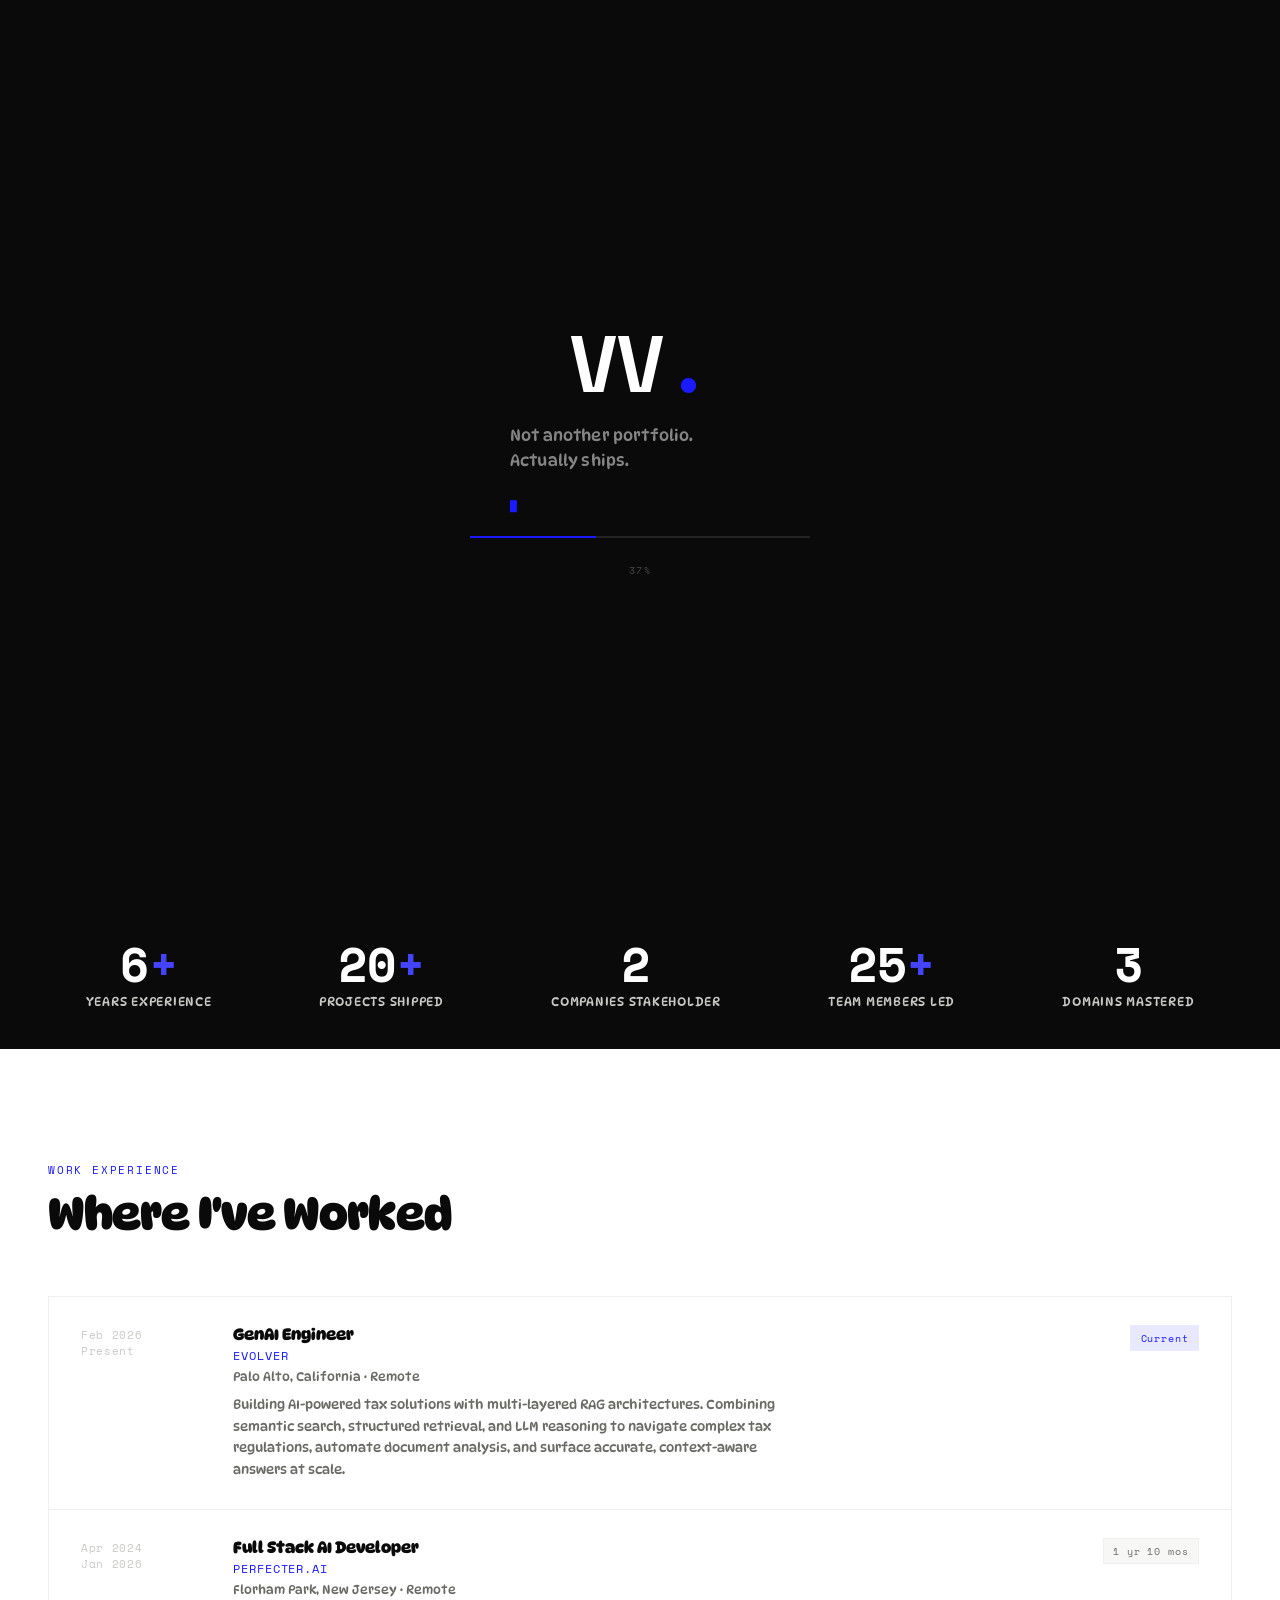
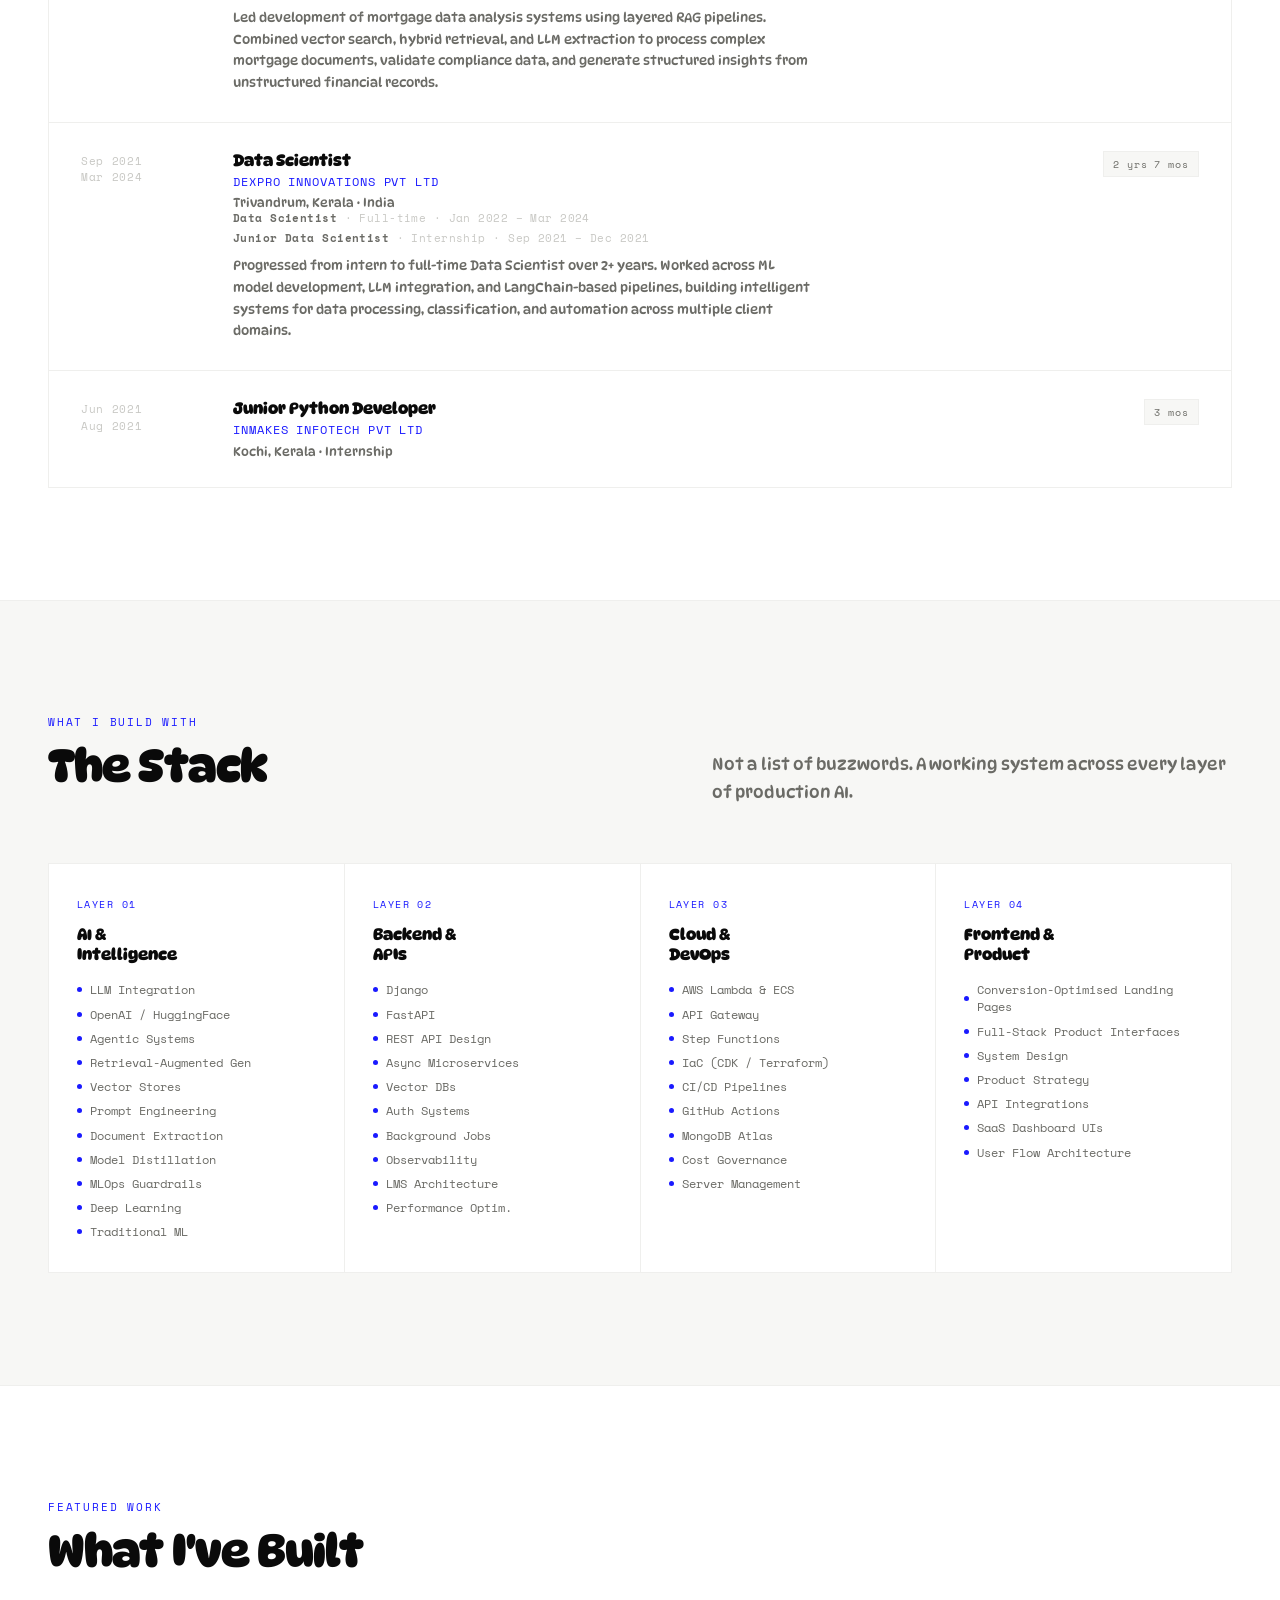
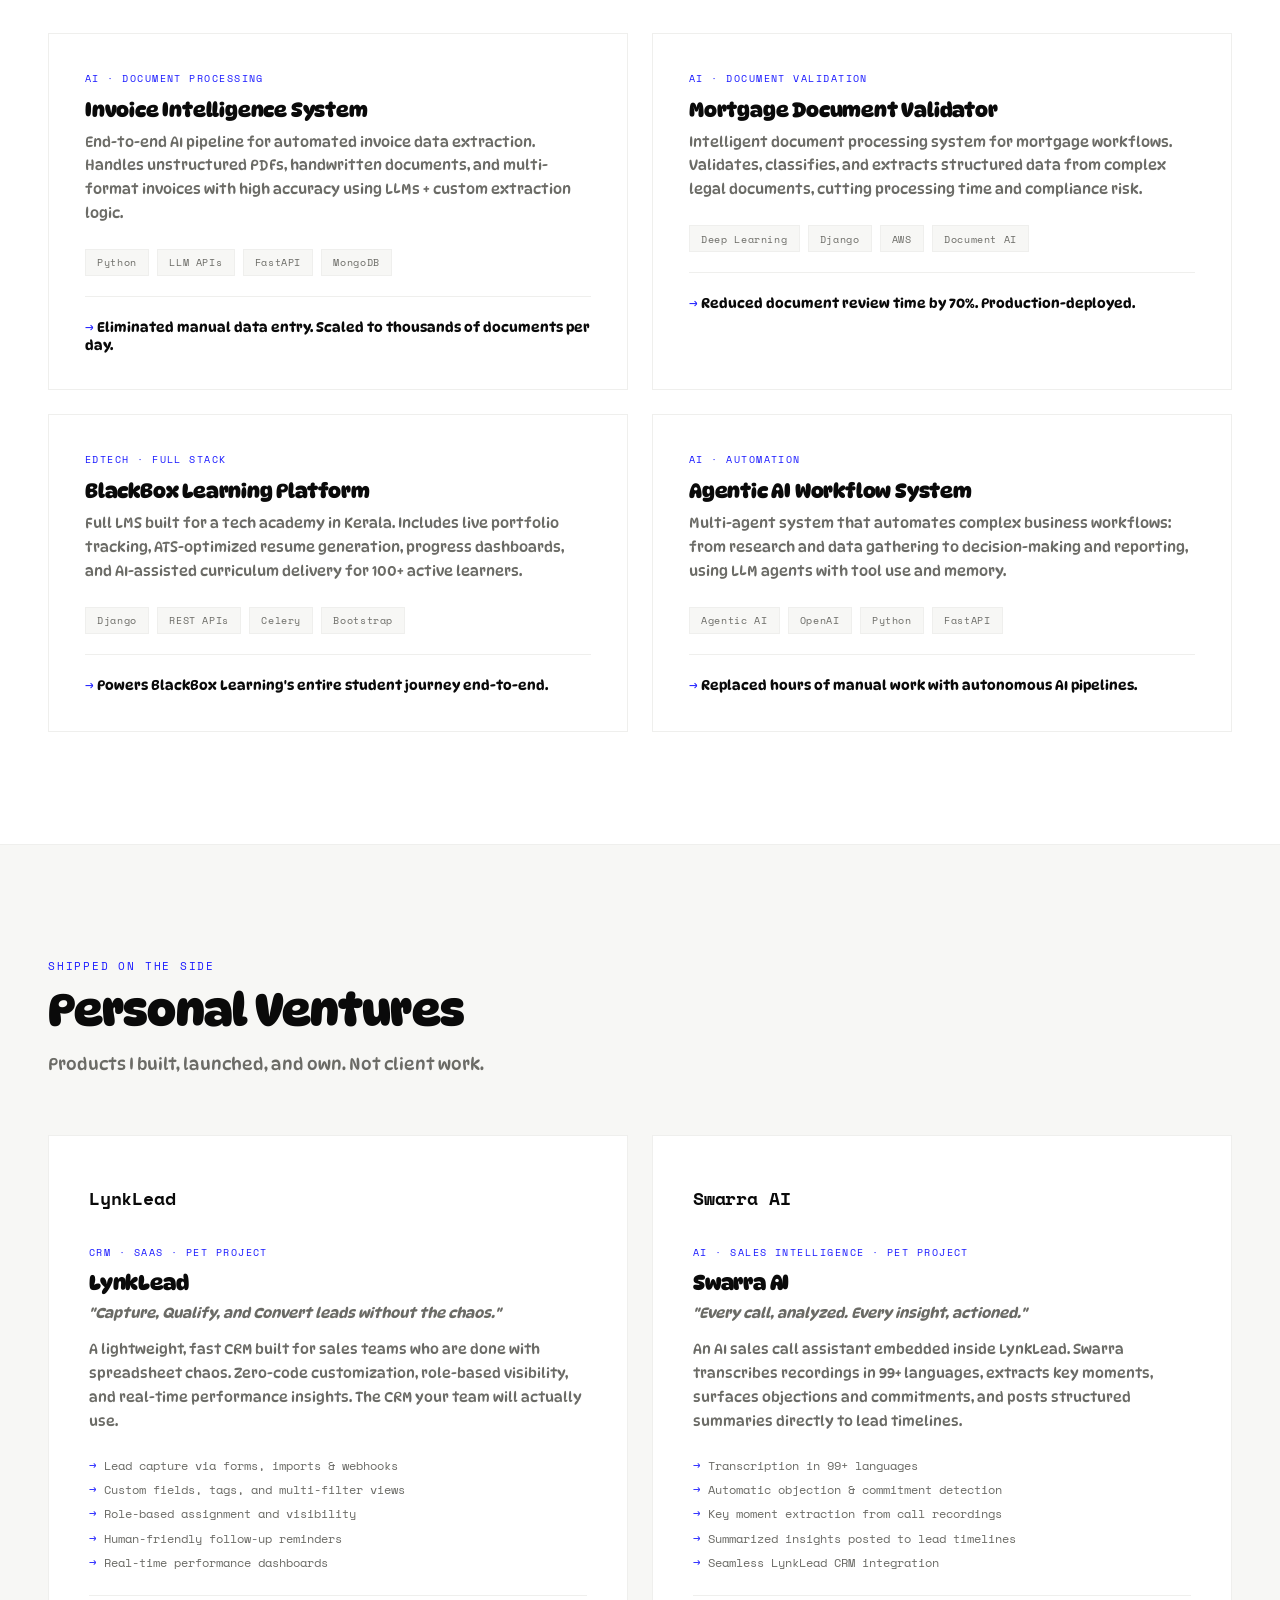
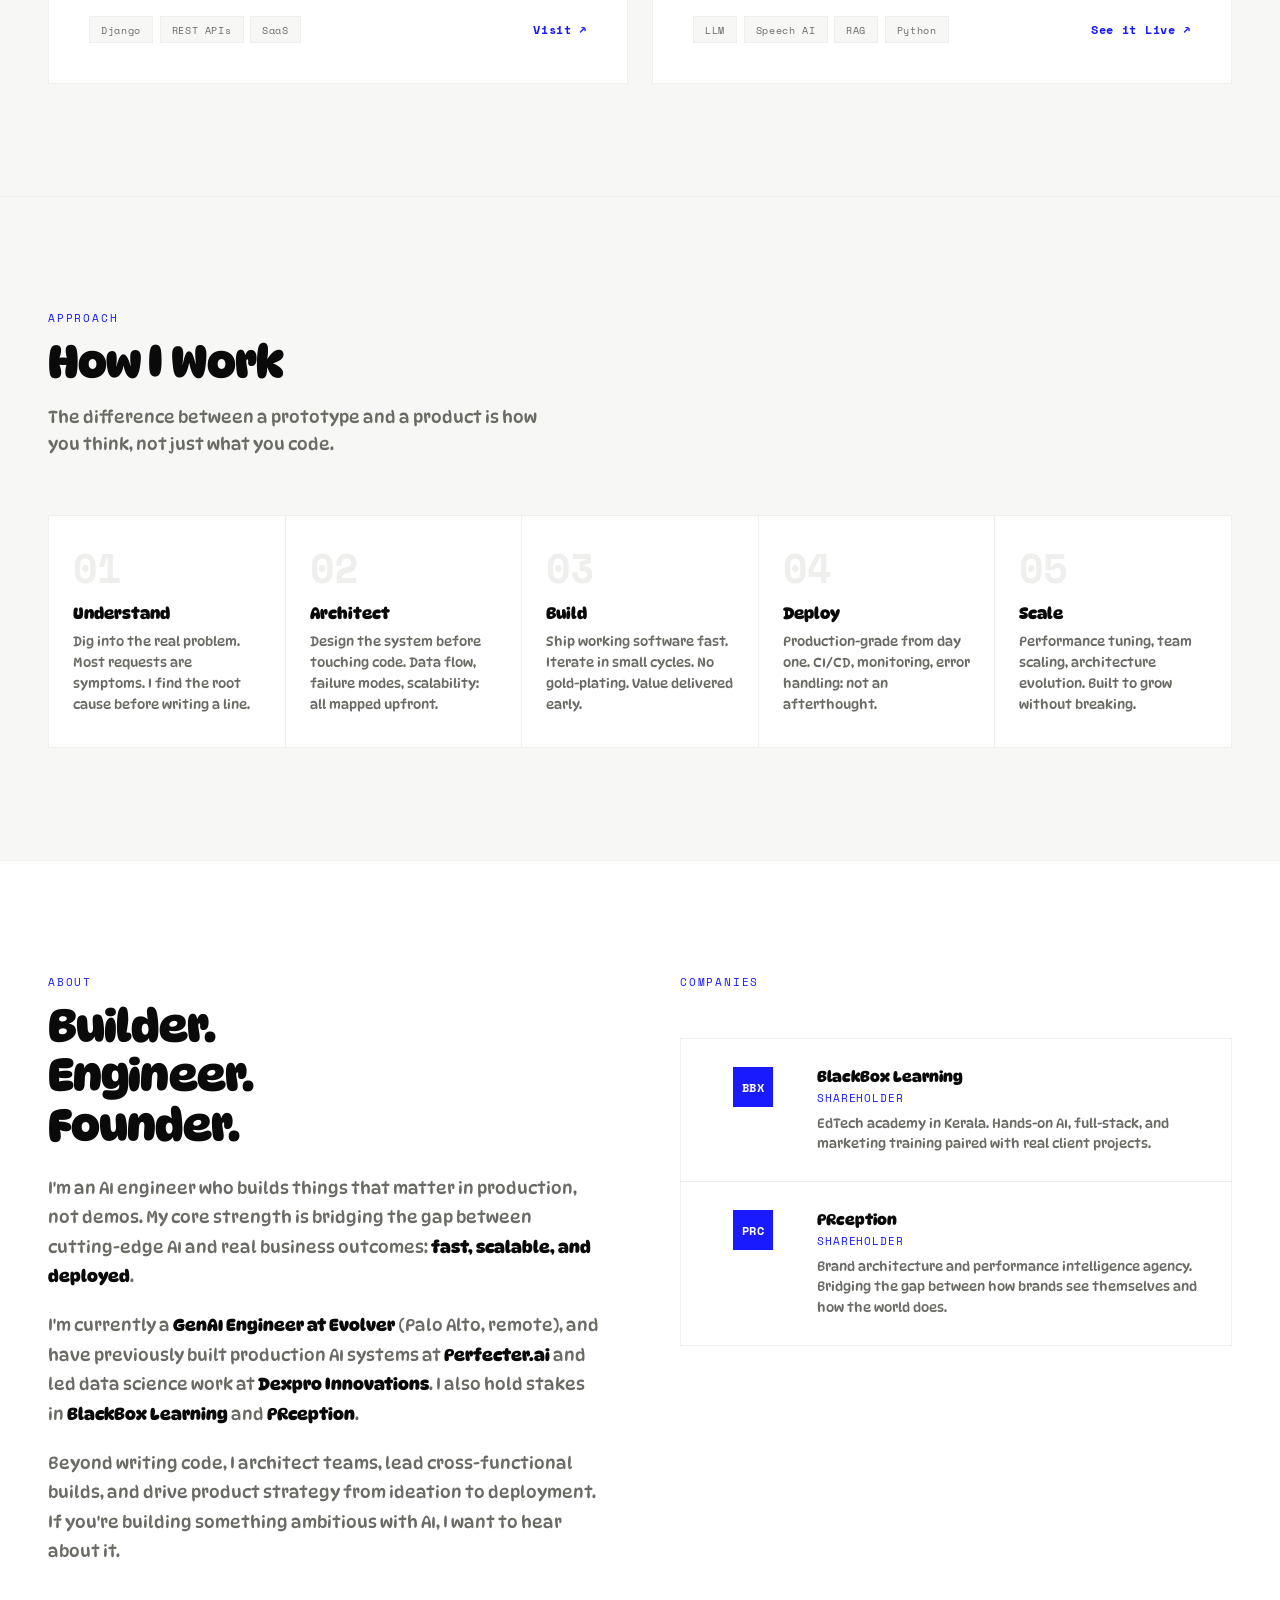
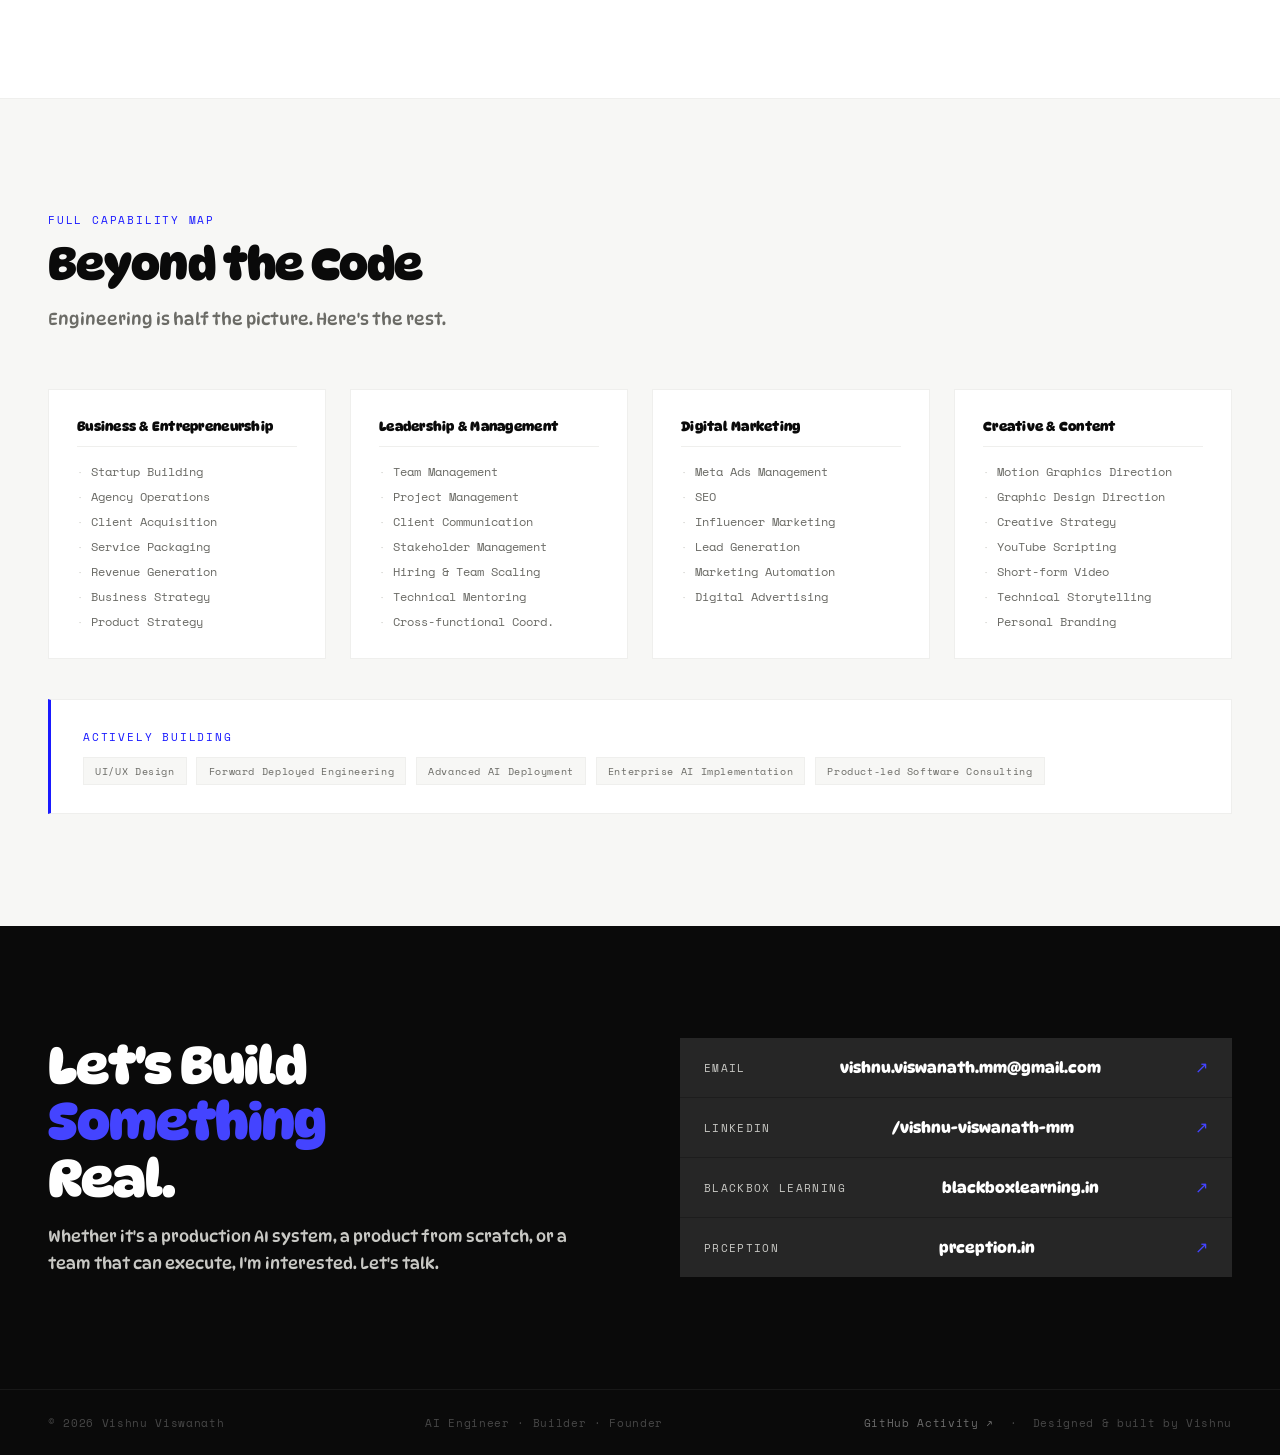
==== commit 8540f391: "Revamp" ====
--- a/index.html
+++ b/index.html
@@ -1,351 +1,576 @@
 <!DOCTYPE html>
 <html lang="en">
-
 <head>
-    <meta charset="UTF-8">
-    <meta name="viewport" content="width=device-width, initial-scale=1.0">
-    <title>Vishnu Viswanath | AI Developer & Data Scientist</title>
-    <link rel="icon" type="image/svg+xml"
-        href="data:image/svg+xml,%3Csvg xmlns='http://www.w3.org/2000/svg' viewBox='0 0 100 100'%3E%3Cdefs%3E%3ClinearGradient id='vGrad' x1='0%25' y1='0%25' x2='100%25' y2='100%25'%3E%3Cstop offset='0%25' style='stop-color:%2300BFFF'/%3E%3Cstop offset='100%25' style='stop-color:%234169E1'/%3E%3C/linearGradient%3E%3C/defs%3E%3Ctext x='50' y='78' font-family='Arial, sans-serif' font-size='80' font-weight='bold' fill='url(%23vGrad)' text-anchor='middle'%3EV%3C/text%3E%3C/svg%3E">
-    <link rel="stylesheet" href="style.css">
-    <link rel="preconnect" href="https://fonts.googleapis.com">
-    <link rel="preconnect" href="https://fonts.gstatic.com" crossorigin>
-    <link href="https://fonts.googleapis.com/css2?family=Poppins:wght@300;400;600;700&display=swap" rel="stylesheet">
+  <meta charset="UTF-8">
+  <meta name="viewport" content="width=device-width, initial-scale=1.0">
+  <title>Vishnu Viswanath - AI Engineer & Builder</title>
+  <link rel="icon" type="image/svg+xml" href="data:image/svg+xml,%3Csvg xmlns='http://www.w3.org/2000/svg' viewBox='0 0 32 32'%3E%3Crect width='32' height='32' rx='8' fill='%230a0a0a'/%3E%3Ctext x='16' y='23' font-family='monospace' font-size='18' font-weight='700' fill='%231a1aff' text-anchor='middle'%3EV%3C/text%3E%3C/svg%3E">
+  <link rel="preconnect" href="https://fonts.googleapis.com">
+  <link rel="preconnect" href="https://fonts.gstatic.com" crossorigin>
+  <link href="https://fonts.googleapis.com/css2?family=DynaPuff:wght@400..700&family=Space+Mono:wght@400;700&display=swap" rel="stylesheet">
+  <link rel="stylesheet" href="style.css">
+  <script src="https://cdnjs.cloudflare.com/ajax/libs/gsap/3.12.5/gsap.min.js"></script>
 </head>
-
-<body>
-
-    <div class="hero-background">
-        <div class="matrix-grid"></div>
-        <div class="orb orb-one"></div>
-        <div class="orb orb-two"></div>
-        <div class="binary-stream binary-left">1011010011010010</div>
-        <div class="binary-stream binary-right">0101100110110101</div>
-        <div class="code-particles">
-            <span>&lt;/&gt;</span>
-            <span>{ }</span>
-            <span>AI</span>
-            <span>01</span>
-            <span>&lambda;</span>
-            <span>ML</span>
-            <span>&sum;</span>
-        </div>
-    </div>
-
-    <div class="cursor-gradient" aria-hidden="true"></div>
-
-    <nav class="navbar" aria-label="Primary">
-        <ul class="nav-links">
-            <li>
-                <a href="#home">
-                    <span class="nav-icon" aria-hidden="true">
-                        <svg viewBox="0 0 24 24" focusable="false">
-                            <path d="M3 10.5 12 3l9 7.5V21h-6v-6h-6v6H3Z" />
-                        </svg>
-                    </span>
-                    <span class="nav-label">Home</span>
-                </a>
-            </li>
-            <li>
-                <a href="#about">
-                    <span class="nav-icon" aria-hidden="true">
-                        <svg viewBox="0 0 24 24" focusable="false">
-                            <path
-                                d="M12 12.75c-2.485 0-4.5-2.015-4.5-4.5S9.515 3.75 12 3.75s4.5 2.015 4.5 4.5-2.015 4.5-4.5 4.5Zm-6.75 6.75a6.75 6.75 0 0 1 13.5 0V21H5.25Z" />
-                        </svg>
-                    </span>
-                    <span class="nav-label">About</span>
-                </a>
-            </li>
-            <li>
-                <a href="#projects">
-                    <span class="nav-icon" aria-hidden="true">
-                        <svg viewBox="0 0 24 24" focusable="false">
-                            <path d="M4 4h6v6H4ZM14 4h6v6h-6ZM4 14h6v6H4ZM14 14h6v6h-6Z" />
-                        </svg>
-                    </span>
-                    <span class="nav-label">Projects</span>
-                </a>
-            </li>
-            <li>
-                <a href="#contact">
-                    <span class="nav-icon" aria-hidden="true">
-                        <svg viewBox="0 0 24 24" focusable="false">
-                            <path d="M4 5h16v14H4Zm1.5 2v.379l6.5 4.216 6.5-4.216V7Z" />
-                        </svg>
-                    </span>
-                    <span class="nav-label">Contact</span>
-                </a>
-            </li>
+<body class="is-loading">
+
+  <!-- PRELOADER -->
+  <div id="preloader">
+    <div class="pre-top"></div>
+    <div class="pre-bottom"></div>
+    <div class="pre-center">
+      <div class="pre-logo">VV<span>.</span></div>
+      <div class="pre-terminal">
+        <span class="pre-line" id="pline1"></span>
+        <span class="pre-line" id="pline2"></span>
+        <span class="pre-line" id="pline3"></span>
+        <span class="pre-cursor">█</span>
+      </div>
+      <div class="pre-bar-wrap">
+        <div class="pre-bar"></div>
+      </div>
+      <div class="pre-pct">0%</div>
+    </div>
+  </div>
+
+  <!-- NAV -->
+  <nav id="nav">
+    <a href="#" class="nav-logo">VV<span>.</span></a>
+    <ul class="nav-links">
+      <li><a href="#experience">Experience</a></li>
+      <li><a href="#stack">Stack</a></li>
+      <li><a href="#projects">Work</a></li>
+      <li><a href="#ventures">Ventures</a></li>
+      <li><a href="#process">Process</a></li>
+      <li><a href="#about">About</a></li>
+      <li><a href="#contact">Contact</a></li>
+    </ul>
+    <a href="mailto:vishnu.viswanath.mm@gmail.com" class="nav-cta">Let's Build →</a>
+    <button class="nav-hamburger" id="navHamburger" aria-label="Open menu">
+      <span></span><span></span><span></span>
+    </button>
+  </nav>
+
+  <!-- MOBILE MENU -->
+  <div class="mobile-menu" id="mobileMenu">
+    <button class="mobile-menu-close" id="mobileMenuClose" aria-label="Close menu">✕</button>
+    <ul class="mobile-nav-links">
+      <li><a href="#experience">Experience</a></li>
+      <li><a href="#stack">Stack</a></li>
+      <li><a href="#projects">Work</a></li>
+      <li><a href="#ventures">Ventures</a></li>
+      <li><a href="#process">Process</a></li>
+      <li><a href="#about">About</a></li>
+      <li><a href="#contact">Contact</a></li>
+    </ul>
+    <a href="mailto:vishnu.viswanath.mm@gmail.com" class="mobile-menu-cta">Let's Build →</a>
+  </div>
+
+  <!-- HERO -->
+  <section class="hero">
+    <div class="hero-bg"></div>
+    <div class="hero-content">
+      <div class="hero-tag">AI Engineer · Builder · Founder</div>
+      <h1 class="hero-name">Vishnu<br>Viswanath</h1>
+      <p class="hero-tagline">I build AI systems that work in production, and the teams and products around them.</p>
+      <div class="hero-actions">
+        <a href="#projects" class="btn-primary">See My Work</a>
+        <a href="#contact" class="btn-ghost">Get in Touch</a>
+      </div>
+    </div>
+    <div class="hero-scroll">
+      <div class="hero-scroll-line"></div>
+      scroll
+    </div>
+  </section>
+
+  <!-- STATS BAR -->
+  <div class="stats-bar">
+    <div class="stat-item">
+      <div class="stat-number">6<span>+</span></div>
+      <div class="stat-label">Years Experience</div>
+    </div>
+    <div class="stat-item">
+      <div class="stat-number">20<span>+</span></div>
+      <div class="stat-label">Projects Shipped</div>
+    </div>
+    <div class="stat-item">
+      <div class="stat-number">2</div>
+      <div class="stat-label">Companies Stakeholder</div>
+    </div>
+    <div class="stat-item">
+      <div class="stat-number">25<span>+</span></div>
+      <div class="stat-label">Team Members Led</div>
+    </div>
+    <div class="stat-item">
+      <div class="stat-number">3</div>
+      <div class="stat-label">Domains Mastered</div>
+    </div>
+  </div>
+
+  <!-- EXPERIENCE -->
+  <section id="experience">
+    <div class="reveal">
+      <div class="section-label">Work Experience</div>
+      <h2 class="section-title">Where I've Worked</h2>
+    </div>
+
+    <div class="experience-list reveal">
+      <div class="exp-row">
+        <div class="exp-period">Feb 2026<br>Present</div>
+        <div>
+          <div class="exp-title">GenAI Engineer</div>
+          <div class="exp-company">Evolver</div>
+          <div class="exp-location">Palo Alto, California · Remote</div>
+          <div class="exp-desc">Building AI-powered tax solutions with multi-layered RAG architectures. Combining semantic search, structured retrieval, and LLM reasoning to navigate complex tax regulations, automate document analysis, and surface accurate, context-aware answers at scale.</div>
+        </div>
+        <div class="exp-type current">Current</div>
+      </div>
+
+      <div class="exp-row">
+        <div class="exp-period">Apr 2024<br>Jan 2026</div>
+        <div>
+          <div class="exp-title">Full Stack AI Developer</div>
+          <div class="exp-company">Perfecter.ai</div>
+          <div class="exp-location">Florham Park, New Jersey · Remote</div>
+          <div class="exp-desc">Led development of mortgage data analysis systems using layered RAG pipelines. Combined vector search, hybrid retrieval, and LLM extraction to process complex mortgage documents, validate compliance data, and generate structured insights from unstructured financial records.</div>
+        </div>
+        <div class="exp-type">1 yr 10 mos</div>
+      </div>
+
+      <div class="exp-row">
+        <div class="exp-period">Sep 2021<br>Mar 2024</div>
+        <div>
+          <div class="exp-title">Data Scientist</div>
+          <div class="exp-company">Dexpro Innovations Pvt Ltd</div>
+          <div class="exp-location">Trivandrum, Kerala · India</div>
+          <div class="exp-roles">
+            <div class="exp-role-line"><strong>Data Scientist</strong> · Full-time · Jan 2022 – Mar 2024</div>
+            <div class="exp-role-line"><strong>Junior Data Scientist</strong> · Internship · Sep 2021 – Dec 2021</div>
+          </div>
+          <div class="exp-desc">Progressed from intern to full-time Data Scientist over 2+ years. Worked across ML model development, LLM integration, and LangChain-based pipelines, building intelligent systems for data processing, classification, and automation across multiple client domains.</div>
+        </div>
+        <div class="exp-type">2 yrs 7 mos</div>
+      </div>
+
+      <div class="exp-row">
+        <div class="exp-period">Jun 2021<br>Aug 2021</div>
+        <div>
+          <div class="exp-title">Junior Python Developer</div>
+          <div class="exp-company">Inmakes Infotech Pvt Ltd</div>
+          <div class="exp-location">Kochi, Kerala · Internship</div>
+        </div>
+        <div class="exp-type">3 mos</div>
+      </div>
+    </div>
+  </section>
+
+  <div class="divider"></div>
+
+  <!-- TECH STACK -->
+  <section class="stack-section" id="stack">
+    <div class="stack-header reveal">
+      <div>
+        <div class="section-label">What I Build With</div>
+        <h2 class="section-title">The Stack</h2>
+      </div>
+      <p class="section-sub">Not a list of buzzwords. A working system across every layer of production AI.</p>
+    </div>
+
+    <div class="stack-diagram reveal">
+      <div class="stack-layer">
+        <div class="stack-layer-label">Layer 01</div>
+        <div class="stack-layer-title">AI &<br>Intelligence</div>
+        <div class="stack-tags">
+          <div class="stack-tag">LLM Integration</div>
+          <div class="stack-tag">OpenAI / HuggingFace</div>
+          <div class="stack-tag">Agentic Systems</div>
+          <div class="stack-tag">Retrieval-Augmented Gen</div>
+          <div class="stack-tag">Vector Stores</div>
+          <div class="stack-tag">Prompt Engineering</div>
+          <div class="stack-tag">Document Extraction</div>
+          <div class="stack-tag">Model Distillation</div>
+          <div class="stack-tag">MLOps Guardrails</div>
+          <div class="stack-tag">Deep Learning</div>
+          <div class="stack-tag">Traditional ML</div>
+        </div>
+      </div>
+      <div class="stack-layer">
+        <div class="stack-layer-label">Layer 02</div>
+        <div class="stack-layer-title">Backend &<br>APIs</div>
+        <div class="stack-tags">
+          <div class="stack-tag">Django</div>
+          <div class="stack-tag">FastAPI</div>
+          <div class="stack-tag">REST API Design</div>
+          <div class="stack-tag">Async Microservices</div>
+          <div class="stack-tag">Vector DBs</div>
+          <div class="stack-tag">Auth Systems</div>
+          <div class="stack-tag">Background Jobs</div>
+          <div class="stack-tag">Observability</div>
+          <div class="stack-tag">LMS Architecture</div>
+          <div class="stack-tag">Performance Optim.</div>
+        </div>
+      </div>
+      <div class="stack-layer">
+        <div class="stack-layer-label">Layer 03</div>
+        <div class="stack-layer-title">Cloud &<br>DevOps</div>
+        <div class="stack-tags">
+          <div class="stack-tag">AWS Lambda & ECS</div>
+          <div class="stack-tag">API Gateway</div>
+          <div class="stack-tag">Step Functions</div>
+          <div class="stack-tag">IaC (CDK / Terraform)</div>
+          <div class="stack-tag">CI/CD Pipelines</div>
+          <div class="stack-tag">GitHub Actions</div>
+          <div class="stack-tag">MongoDB Atlas</div>
+          <div class="stack-tag">Cost Governance</div>
+          <div class="stack-tag">Server Management</div>
+        </div>
+      </div>
+      <div class="stack-layer">
+        <div class="stack-layer-label">Layer 04</div>
+        <div class="stack-layer-title">Frontend &<br>Product</div>
+        <div class="stack-tags">
+          <div class="stack-tag">Conversion-Optimised Landing Pages</div>
+          <div class="stack-tag">Full-Stack Product Interfaces</div>
+          <div class="stack-tag">System Design</div>
+          <div class="stack-tag">Product Strategy</div>
+          <div class="stack-tag">API Integrations</div>
+          <div class="stack-tag">SaaS Dashboard UIs</div>
+          <div class="stack-tag">User Flow Architecture</div>
+        </div>
+      </div>
+    </div>
+  </section>
+
+  <div class="divider"></div>
+
+  <!-- PROJECTS -->
+  <section id="projects">
+    <div class="reveal">
+      <div class="section-label">Featured Work</div>
+      <h2 class="section-title">What I've Built</h2>
+    </div>
+
+    <div class="projects-grid">
+      <div class="project-card reveal">
+        <div class="project-type">AI · Document Processing</div>
+        <div class="project-title">Invoice Intelligence System</div>
+        <p class="project-desc">End-to-end AI pipeline for automated invoice data extraction. Handles unstructured PDFs, handwritten documents, and multi-format invoices with high accuracy using LLMs + custom extraction logic.</p>
+        <div class="project-meta">
+          <span class="project-pill">Python</span>
+          <span class="project-pill">LLM APIs</span>
+          <span class="project-pill">FastAPI</span>
+          <span class="project-pill">MongoDB</span>
+        </div>
+        <div class="project-outcome"><span>→</span> Eliminated manual data entry. Scaled to thousands of documents per day.</div>
+      </div>
+
+      <div class="project-card reveal">
+        <div class="project-type">AI · Document Validation</div>
+        <div class="project-title">Mortgage Document Validator</div>
+        <p class="project-desc">Intelligent document processing system for mortgage workflows. Validates, classifies, and extracts structured data from complex legal documents, cutting processing time and compliance risk.</p>
+        <div class="project-meta">
+          <span class="project-pill">Deep Learning</span>
+          <span class="project-pill">Django</span>
+          <span class="project-pill">AWS</span>
+          <span class="project-pill">Document AI</span>
+        </div>
+        <div class="project-outcome"><span>→</span> Reduced document review time by 70%. Production-deployed.</div>
+      </div>
+
+      <div class="project-card reveal">
+        <div class="project-type">EdTech · Full Stack</div>
+        <div class="project-title">BlackBox Learning Platform</div>
+        <p class="project-desc">Full LMS built for a tech academy in Kerala. Includes live portfolio tracking, ATS-optimized resume generation, progress dashboards, and AI-assisted curriculum delivery for 100+ active learners.</p>
+        <div class="project-meta">
+          <span class="project-pill">Django</span>
+          <span class="project-pill">REST APIs</span>
+          <span class="project-pill">Celery</span>
+          <span class="project-pill">Bootstrap</span>
+        </div>
+        <div class="project-outcome"><span>→</span> Powers BlackBox Learning's entire student journey end-to-end.</div>
+      </div>
+
+      <div class="project-card reveal">
+        <div class="project-type">AI · Automation</div>
+        <div class="project-title">Agentic AI Workflow System</div>
+        <p class="project-desc">Multi-agent system that automates complex business workflows: from research and data gathering to decision-making and reporting, using LLM agents with tool use and memory.</p>
+        <div class="project-meta">
+          <span class="project-pill">Agentic AI</span>
+          <span class="project-pill">OpenAI</span>
+          <span class="project-pill">Python</span>
+          <span class="project-pill">FastAPI</span>
+        </div>
+        <div class="project-outcome"><span>→</span> Replaced hours of manual work with autonomous AI pipelines.</div>
+      </div>
+    </div>
+  </section>
+
+  <div class="divider"></div>
+
+  <!-- PET PROJECTS -->
+  <section class="pet-projects-section" id="ventures">
+    <div class="reveal">
+      <div class="section-label">Shipped on the Side</div>
+      <h2 class="section-title">Personal Ventures</h2>
+      <p class="section-sub" style="margin-top:0.5rem;">Products I built, launched, and own. Not client work.</p>
+    </div>
+
+    <div class="pet-projects-grid">
+      <div class="pet-card reveal">
+        <div class="pet-logo-wrap">
+          <img src="https://lynklead.in/static/assets/images/linklead_logo_full_light.png" alt="LynkLead" onerror="this.style.display='none';this.nextElementSibling.style.display='block'">
+          <span class="pet-logo-fallback" style="display:none;">LynkLead</span>
+        </div>
+        <div class="pet-type">CRM · SaaS · Pet Project</div>
+        <div class="pet-title">LynkLead</div>
+        <div class="pet-tagline">"Capture, Qualify, and Convert leads without the chaos."</div>
+        <p class="pet-desc">A lightweight, fast CRM built for sales teams who are done with spreadsheet chaos. Zero-code customization, role-based visibility, and real-time performance insights. The CRM your team will actually use.</p>
+        <div class="pet-features">
+          <div class="pet-feature">Lead capture via forms, imports & webhooks</div>
+          <div class="pet-feature">Custom fields, tags, and multi-filter views</div>
+          <div class="pet-feature">Role-based assignment and visibility</div>
+          <div class="pet-feature">Human-friendly follow-up reminders</div>
+          <div class="pet-feature">Real-time performance dashboards</div>
+        </div>
+        <div class="pet-footer">
+          <div class="pet-pills">
+            <span class="project-pill">Django</span>
+            <span class="project-pill">REST APIs</span>
+            <span class="project-pill">SaaS</span>
+          </div>
+          <a href="https://lynklead.in" target="_blank" rel="noopener" class="pet-link">Visit ↗</a>
+        </div>
+      </div>
+
+      <div class="pet-card reveal">
+        <div class="pet-logo-wrap">
+          <img src="https://lynklead.in/static/assets/images/Swarra%20Logo.png" alt="Swarra AI" onerror="this.style.display='none';this.nextElementSibling.style.display='block'">
+          <span class="pet-logo-fallback" style="display:none;">Swarra AI</span>
+        </div>
+        <div class="pet-type">AI · Sales Intelligence · Pet Project</div>
+        <div class="pet-title">Swarra AI</div>
+        <div class="pet-tagline">"Every call, analyzed. Every insight, actioned."</div>
+        <p class="pet-desc">An AI sales call assistant embedded inside LynkLead. Swarra transcribes recordings in 99+ languages, extracts key moments, surfaces objections and commitments, and posts structured summaries directly to lead timelines.</p>
+        <div class="pet-features">
+          <div class="pet-feature">Transcription in 99+ languages</div>
+          <div class="pet-feature">Automatic objection & commitment detection</div>
+          <div class="pet-feature">Key moment extraction from call recordings</div>
+          <div class="pet-feature">Summarized insights posted to lead timelines</div>
+          <div class="pet-feature">Seamless LynkLead CRM integration</div>
+        </div>
+        <div class="pet-footer">
+          <div class="pet-pills">
+            <span class="project-pill">LLM</span>
+            <span class="project-pill">Speech AI</span>
+            <span class="project-pill">RAG</span>
+            <span class="project-pill">Python</span>
+          </div>
+          <a href="https://lynklead.in" target="_blank" rel="noopener" class="pet-link">See it Live ↗</a>
+        </div>
+      </div>
+    </div>
+  </section>
+
+  <div class="divider"></div>
+
+  <!-- HOW I WORK -->
+  <section class="process-section" id="process">
+    <div class="reveal">
+      <div class="section-label">Approach</div>
+      <h2 class="section-title">How I Work</h2>
+      <p class="section-sub" style="margin-top:0.5rem;">The difference between a prototype and a product is how you think, not just what you code.</p>
+    </div>
+
+    <div class="process-steps reveal">
+      <div class="process-step">
+        <div class="process-number">01</div>
+        <div class="process-step-title">Understand</div>
+        <p class="process-step-desc">Dig into the real problem. Most requests are symptoms. I find the root cause before writing a line.</p>
+      </div>
+      <div class="process-step">
+        <div class="process-number">02</div>
+        <div class="process-step-title">Architect</div>
+        <p class="process-step-desc">Design the system before touching code. Data flow, failure modes, scalability: all mapped upfront.</p>
+      </div>
+      <div class="process-step">
+        <div class="process-number">03</div>
+        <div class="process-step-title">Build</div>
+        <p class="process-step-desc">Ship working software fast. Iterate in small cycles. No gold-plating. Value delivered early.</p>
+      </div>
+      <div class="process-step">
+        <div class="process-number">04</div>
+        <div class="process-step-title">Deploy</div>
+        <p class="process-step-desc">Production-grade from day one. CI/CD, monitoring, error handling: not an afterthought.</p>
+      </div>
+      <div class="process-step">
+        <div class="process-number">05</div>
+        <div class="process-step-title">Scale</div>
+        <p class="process-step-desc">Performance tuning, team scaling, architecture evolution. Built to grow without breaking.</p>
+      </div>
+    </div>
+  </section>
+
+  <div class="divider"></div>
+
+  <!-- ABOUT + COMPANIES -->
+  <section id="about">
+    <div class="about-grid">
+      <div class="reveal">
+        <div class="section-label">About</div>
+        <h2 class="section-title">Builder.<br>Engineer.<br>Founder.</h2>
+        <div class="about-text" style="margin-top:1.5rem;">
+          <p>I'm an AI engineer who builds things that matter in production, not demos. My core strength is bridging the gap between cutting-edge AI and real business outcomes: <strong>fast, scalable, and deployed</strong>.</p>
+          <p>I'm currently a <strong>GenAI Engineer at Evolver</strong> (Palo Alto, remote), and have previously built production AI systems at <strong>Perfecter.ai</strong> and led data science work at <strong>Dexpro Innovations</strong>. I also hold stakes in <strong>BlackBox Learning</strong> and <strong>PRception</strong>.</p>
+          <p>Beyond writing code, I architect teams, lead cross-functional builds, and drive product strategy from ideation to deployment. If you're building something ambitious with AI, I want to hear about it.</p>
+        </div>
+      </div>
+
+      <div class="reveal">
+        <div class="section-label" style="margin-bottom:0.75rem;">Companies</div>
+        <div class="companies-list">
+          <a href="https://www.blackboxlearning.in" target="_blank" rel="noopener" class="company-row">
+            <div class="company-icon">
+              <img src="https://www.blackboxlearning.in/assets/images/logos/pre.png" alt="BlackBox Learning" onerror="this.style.display='none';this.nextElementSibling.style.display='flex'">
+              <div class="company-icon-fallback" style="display:none;">BBX</div>
+            </div>
+            <div class="company-info">
+              <div class="company-name">BlackBox Learning</div>
+              <div class="company-role">Shareholder</div>
+              <div class="company-desc">EdTech academy in Kerala. Hands-on AI, full-stack, and marketing training paired with real client projects.</div>
+            </div>
+          </a>
+          <a href="https://www.prception.in" target="_blank" rel="noopener" class="company-row">
+            <div class="company-icon">
+              <img src="https://www.prception.in/assets/imgs/logo/BLK.png" alt="PRception" onerror="this.style.display='none';this.nextElementSibling.style.display='flex'">
+              <div class="company-icon-fallback" style="display:none;">PRC</div>
+            </div>
+            <div class="company-info">
+              <div class="company-name">PRception</div>
+              <div class="company-role">Shareholder</div>
+              <div class="company-desc">Brand architecture and performance intelligence agency. Bridging the gap between how brands see themselves and how the world does.</div>
+            </div>
+          </a>
+        </div>
+      </div>
+    </div>
+  </section>
+
+  <div class="divider"></div>
+
+  <!-- OTHER SKILLS -->
+  <section class="other-skills-section" id="skills">
+    <div class="reveal">
+      <div class="section-label">Full Capability Map</div>
+      <h2 class="section-title">Beyond the Code</h2>
+      <p class="section-sub" style="margin-top:0.5rem;">Engineering is half the picture. Here's the rest.</p>
+    </div>
+
+    <div class="skills-columns">
+      <div class="skill-group reveal">
+        <div class="skill-group-title">Business & Entrepreneurship</div>
+        <ul class="skill-list">
+          <li>Startup Building</li>
+          <li>Agency Operations</li>
+          <li>Client Acquisition</li>
+          <li>Service Packaging</li>
+          <li>Revenue Generation</li>
+          <li>Business Strategy</li>
+          <li>Product Strategy</li>
         </ul>
-    </nav>
-
-    <section id="home" class="hero">
-        <div class="hero-content">
-            <h3 class="greeting">Hello, I'm</h3>
-            <h1 class="name">Vishnu Viswanath</h1>
-            <h2 class="role">I am an <span class="highlight">AI Developer</span> & <span class="highlight">Data
-                    Scientist</span></h2>
-            <p class="description">
-                Transforming data into actionable insights and building intelligent systems to solve real-world
-                problems.
-            </p>
-            <div class="cta-buttons">
-                <a href="#contact" class="btn primary">Contact Me</a>
-                <a href="#projects" class="btn secondary">View Work</a>
-            </div>
-        </div>
-        <div class="hero-image">
-            <div class="image-blob"></div>
-            <!-- Placeholder for your photo. Replace 'placeholder-image.png' with your actual file path later -->
-            <img src="assets/image1.png" alt="Vishnu Viswanath" class="profile-img">
-        </div>
-    </section>
-
-    <section id="about" class="about-section about-overview" aria-label="About Vishnu Viswanath">
-        <div class="section-heading about-heading">
-            <p class="eyebrow">Beyond the Resume</p>
-            <h2>The Engineer Behind the Models</h2>
-            <p>
-                AI specialist with a mechanical engineering foundation, 5 years in IT, and a builder mindset for
-                production-grade intelligence.
-            </p>
-        </div>
-
-        <div class="about-overview-grid">
-            <article class="glow-card about-bio" aria-label="Bio">
-                <header>
-                    <p class="card-eyebrow">Hybrid Thinker</p>
-                    <h3>Strategy + Systems</h3>
-                </header>
-                <p>
-                    I architect intelligent platforms that blend data science rigor with scalable backend services and
-                    human-centered adoption.
-                    My work spans LLM-powered document understanding, AI-driven voice agents, and ERP suites augmented
-                    with automation.
-                </p>
-                <ul class="bio-points">
-                    <li>B.Tech Mechanical Engineering, calibrated for multidisciplinary problem solving.</li>
-                    <li>5+ years delivering AI-first features across finance, operations, and marketing stacks.</li>
-                    <li>AWS-savvy builder: event-driven pipelines, serverless inference, secure deployment.</li>
-                    <li>Digital marketing practitioner translating insights into measurable growth loops.</li>
-                </ul>
-                <div class="experience-pill">
-                    <strong>5</strong> years crafting production AI systems
-                </div>
-            </article>
-
-            <div class="about-meta-grid">
-                <article class="metric-card tilt-card">
-                    <span class="metric-label">Current Mission</span>
-                    <h4>Workflow Copilots</h4>
-                    <p>Leading AI-integrated ERP initiatives with autonomous voice agents and observability-first APIs.
-                    </p>
-                </article>
-                <article class="metric-card tilt-card">
-                    <span class="metric-label">Ops Lens</span>
-                    <h4>Traceable AI</h4>
-                    <p>Scaled document intelligence that processes millions of contracts with verifiable reasoning
-                        trails.</p>
-                </article>
-                <article class="metric-card tilt-card">
-                    <span class="metric-label">Growth Loop</span>
-                    <h4>Insightful Funnels</h4>
-                    <p>Marketing intelligence bridges that connect attribution, product usage, and revenue within
-                        minutes.</p>
-                </article>
-            </div>
-        </div>
-    </section>
-
-    <section class="about-section journey-section" aria-label="Career traction" id="journey">
-        <div class="section-heading align-left">
-            <p class="eyebrow">Trajectory</p>
-            <h2>From Mechanics to Machine Intelligence</h2>
-            <p>
-                A systems thinker who pairs mechanical discipline with AI imagination to move ideas from prototype to
-                production.
-            </p>
-        </div>
-        <div class="journey-grid">
-            <article class="journey-callout tilt-card">
-                <p class="card-eyebrow">Mindset</p>
-                <h3>Build, Measure, Tune</h3>
-                <p>
-                    Every release loops through experimentation dashboards, human feedback, and guardrailed automation
-                    so that teams trust what the models ship.
-                </p>
-                <div class="callout-metrics">
-                    <div>
-                        <strong>12+</strong>
-                        <span>Enterprise launches</span>
-                    </div>
-                    <div>
-                        <strong>45%</strong>
-                        <span>Cycle time cut</span>
-                    </div>
-                </div>
-            </article>
-            <ul class="journey-timeline">
-                <li class="journey-node">
-                    <span class="journey-year">2024 — Now</span>
-                    <p>Leading AI-integrated ERP initiatives with workflow copilots and autonomous voice agents.</p>
-                </li>
-                <li class="journey-node">
-                    <span class="journey-year">2022 — 2024</span>
-                    <p>Scaled document processing AI to process millions of contracts with traceable reasoning layers.
-                    </p>
-                </li>
-                <li class="journey-node">
-                    <span class="journey-year">2020 — 2022</span>
-                    <p>Shipped marketing intelligence platforms that fused backend analytics with growth automation.</p>
-                </li>
-                <li class="journey-node">
-                    <span class="journey-year">Pre-2020</span>
-                    <p>B.Tech Mechanical Engineering honed systems thinking, prototyping discipline, and curiosity.</p>
-                </li>
-            </ul>
-        </div>
-    </section>
-
-    <section class="about-section focus-lab" aria-label="Live focus" id="focus">
-        <div class="section-heading align-left">
-            <p class="eyebrow">Live Focus</p>
-            <h2>What I'm Experimenting With</h2>
-            <p>Rapid testbeds with dynamic data, voice streams, and RAG copilots keep the craft sharp.</p>
-        </div>
-        <div class="fact-ticker motion-ticker" aria-live="polite">
-            <span class="ticker-label">Now exploring</span>
-            <span class="ticker-text" id="factTicker">Neural voice agents that keep ERP data fresh in real time.</span>
-        </div>
-        <div class="focus-lab-grid">
-            <figure class="focus-photo tilt-card">
-                <div class="photo-glow"></div>
-                <img src="assets/image2.png" alt="Vishnu Viswanath collaborating on AI experiments" loading="lazy">
-                <figcaption>Hands-on testing rigs keep experiments grounded in production constraints.</figcaption>
-            </figure>
-            <div class="focus-tiles">
-                <article class="focus-card tilt-card">
-                    <h4>Voice-first Ops</h4>
-                    <p>AI agents that schedule, reconcile, and brief teams inside existing ERP workflows.</p>
-                </article>
-                <article class="focus-card tilt-card">
-                    <h4>Context-aware Docs</h4>
-                    <p>Document AI models that fuse retrieval, reasoning, and human feedback signals.</p>
-                </article>
-                <article class="focus-card tilt-card">
-                    <h4>Insightful Funnels</h4>
-                    <p>Marketing intelligence bridges that connect attribution to product usage in minutes.</p>
-                </article>
-            </div>
-        </div>
-    </section>
-
-    <section class="about-section skill-lab" aria-label="Dynamic skill map" id="stack">
-        <div class="section-heading">
-            <p class="eyebrow">Dynamic Skill Map</p>
-            <h2>Stack in Motion</h2>
-            <p>Tabs remix the stack like a CodePen playground with chips animating into view.</p>
-        </div>
-        <article class="skill-shell tilt-card" aria-live="polite">
-            <div class="skill-tabs" role="tablist">
-                <button class="skill-tab active" role="tab" aria-selected="true" data-title="Intelligent Automation"
-                    data-copy="Designing deep-learning and LLM pipelines that translate messy data into reliable decisions."
-                    data-skills="Document AI,Prompt Engineering,Retrieval-Augmented Gen,Model Distillation,MLOps Guardrails">
-                    AI &amp; ML
-                </button>
-                <button class="skill-tab" role="tab" aria-selected="false" data-title="Robust Backend Systems"
-                    data-copy="Building resilient APIs and workflow engines that keep AI services responsive and observable."
-                    data-skills="FastAPI/Django,Async Microservices,Vector Stores,CI/CD &amp; Testing,Observability">
-                    Backend
-                </button>
-                <button class="skill-tab" role="tab" aria-selected="false" data-title="Cloud-Native Execution"
-                    data-copy="Operating on AWS with cost-aware, secure, and automated delivery."
-                    data-skills="AWS Lambda &amp; ECS,API Gateway,Step Functions,IaC (CDK/Terraform),Cost Governance">
-                    Cloud
-                </button>
-                <button class="skill-tab" role="tab" aria-selected="false" data-title="Revenue-Focused Ops"
-                    data-copy="Activating go-to-market loops and digital funnels with AI insights."
-                    data-skills="Performance Campaigns,Attribution Analytics,Marketing Automation,Experiment Design,Storytelling Dashboards">
-                    Growth
-                </button>
-            </div>
-            <div class="skill-panel">
-                <div class="skill-panel-header">
-                    <h4 id="skillTitle">Intelligent Automation</h4>
-                    <p id="skillCopy">Designing deep-learning and LLM pipelines that translate messy data into reliable
-                        decisions.</p>
-                </div>
-                <ul class="skill-chip-list" id="skillChips">
-                    <li>Document AI</li>
-                    <li>Prompt Engineering</li>
-                    <li>Retrieval-Augmented Gen</li>
-                    <li>Model Distillation</li>
-                    <li>MLOps Guardrails</li>
-                </ul>
-            </div>
-        </article>
-    </section>
-
-
-    <!-- Enquiry Section -->
-    <section id="enquiry" class="enquiry-section" aria-label="High intent enquiry">
-        <div class="section-heading align-center">
-            <p class="eyebrow">Let's Collaborate</p>
-            <h2>Ready to Launch Your Next Intelligent System?</h2>
-            <p>
-                Share the challenge and I will map the quickest path from whiteboard to a production-grade AI workflow.
-                This is ideal for founders and ops leaders who need measurable outcomes, not guesswork.
-            </p>
-        </div>
-        <div class="enquiry-cta">
-            <ul class="enquiry-highlights">
-                <li><strong>Discover where AI-powered automation can unlock compounding lift.</strong></li>
-                <li><strong>Spin up a rapid proof-of-concept to validate the smartest workflow to automate.</strong>
-                </li>
-                <li><strong>Scale the wins with observability-first delivery so every release stays trusted.</strong>
-                </li>
-            </ul>
-            <a href="/booking" class="btn primary" aria-label="Book a strategy call">
-                Book a 30-Min Strategy Call
-            </a>
-        </div>
-    </section>
-
-    <!-- Contact Modal -->
-    <div class="modal-overlay" id="contactModal" aria-hidden="true" role="dialog" aria-labelledby="modalTitle">
-        <div class="modal-container">
-            <button class="modal-close" aria-label="Close modal">&times;</button>
-            <div class="modal-header">
-                <p class="modal-eyebrow">Let's Connect</p>
-                <h2 id="modalTitle">Book a 30-Min Strategy Call</h2>
-                <p class="modal-subtitle">Share your challenge and I'll map the quickest path to a production-grade AI
-                    workflow.</p>
-            </div>
-            <form class="modal-form" id="contactForm">
-                <div class="form-group">
-                    <label for="name">Full Name</label>
-                    <input type="text" id="name" name="name" placeholder="John Doe" required>
-                </div>
-                <div class="form-group">
-                    <label for="email">Email Address</label>
-                    <input type="email" id="email" name="email" placeholder="john@example.com" required>
-                </div>
-                <div class="form-group">
-                    <label for="phone">Phone Number</label>
-                    <input type="tel" id="phone" name="phone" placeholder="+1 (555) 123-4567">
-                </div>
-                <div class="form-group">
-                    <label for="message">Your Message</label>
-                    <textarea id="message" name="message" rows="4"
-                        placeholder="Tell me about your project or challenge..." required></textarea>
-                </div>
-                <button type="submit" class="btn primary modal-submit">Send Message</button>
-            </form>
-        </div>
-    </div>
-
-    <script src="script.js"></script>
+      </div>
+      <div class="skill-group reveal">
+        <div class="skill-group-title">Leadership & Management</div>
+        <ul class="skill-list">
+          <li>Team Management</li>
+          <li>Project Management</li>
+          <li>Client Communication</li>
+          <li>Stakeholder Management</li>
+          <li>Hiring & Team Scaling</li>
+          <li>Technical Mentoring</li>
+          <li>Cross-functional Coord.</li>
+        </ul>
+      </div>
+      <div class="skill-group reveal">
+        <div class="skill-group-title">Digital Marketing</div>
+        <ul class="skill-list">
+          <li>Meta Ads Management</li>
+          <li>SEO</li>
+          <li>Influencer Marketing</li>
+          <li>Lead Generation</li>
+          <li>Marketing Automation</li>
+          <li>Digital Advertising</li>
+        </ul>
+      </div>
+      <div class="skill-group reveal">
+        <div class="skill-group-title">Creative & Content</div>
+        <ul class="skill-list">
+          <li>Motion Graphics Direction</li>
+          <li>Graphic Design Direction</li>
+          <li>Creative Strategy</li>
+          <li>YouTube Scripting</li>
+          <li>Short-form Video</li>
+          <li>Technical Storytelling</li>
+          <li>Personal Branding</li>
+        </ul>
+      </div>
+    </div>
+
+    <!-- Emerging skills strip -->
+    <div class="reveal" style="margin-top:2.5rem; padding: 1.75rem 2rem; background: var(--white); border: 1px solid var(--light-gray); border-left: 3px solid var(--accent);">
+      <div class="section-label" style="margin-bottom:0.75rem;">Actively Building</div>
+      <div style="display:flex; flex-wrap:wrap; gap:0.6rem;">
+        <span class="project-pill">UI/UX Design</span>
+        <span class="project-pill">Forward Deployed Engineering</span>
+        <span class="project-pill">Advanced AI Deployment</span>
+        <span class="project-pill">Enterprise AI Implementation</span>
+        <span class="project-pill">Product-led Software Consulting</span>
+      </div>
+    </div>
+  </section>
+
+  <!-- CONTACT -->
+  <div class="contact-section" id="contact">
+    <div class="reveal">
+      <h2 class="contact-heading">Let's Build<br><span>Something</span><br>Real.</h2>
+      <p class="contact-sub">Whether it's a production AI system, a product from scratch, or a team that can execute, I'm interested. Let's talk.</p>
+    </div>
+    <div class="reveal">
+      <div class="contact-links">
+        <a href="mailto:vishnu.viswanath.mm@gmail.com" class="contact-link">
+          <span class="contact-link-label">Email</span>
+          <span class="contact-link-value">vishnu.viswanath.mm@gmail.com</span>
+          <span class="contact-link-arrow">↗</span>
+        </a>
+        <a href="https://www.linkedin.com/in/vishnu-viswanath-mm/" target="_blank" rel="noopener" class="contact-link">
+          <span class="contact-link-label">LinkedIn</span>
+          <span class="contact-link-value">/vishnu-viswanath-mm</span>
+          <span class="contact-link-arrow">↗</span>
+        </a>
+        <a href="https://www.blackboxlearning.in" target="_blank" rel="noopener" class="contact-link">
+          <span class="contact-link-label">BlackBox Learning</span>
+          <span class="contact-link-value">blackboxlearning.in</span>
+          <span class="contact-link-arrow">↗</span>
+        </a>
+        <a href="https://www.prception.in" target="_blank" rel="noopener" class="contact-link">
+          <span class="contact-link-label">PRception</span>
+          <span class="contact-link-value">prception.in</span>
+          <span class="contact-link-arrow">↗</span>
+        </a>
+      </div>
+    </div>
+  </div>
+
+  <!-- FOOTER -->
+  <footer>
+    <span>© 2026 Vishnu Viswanath</span>
+    <span>AI Engineer · Builder · Founder</span>
+    <span>
+      <a href="github.html" class="footer-github-link">GitHub Activity ↗</a>
+      &nbsp;·&nbsp; Designed &amp; built by Vishnu
+    </span>
+  </footer>
+
+  <script src="script.js"></script>
+
 </body>
-
-</html>+</html>
--- a/style.css
+++ b/style.css
@@ -1,1341 +1,1285 @@
 :root {
-    --primary-color: #00d2ff;
-    --secondary-color: #3a7bd5;
-    --bg-color: #000000;
-    --text-color: #e2e8f0;
-    --text-muted: #94a3b8;
-    --white: #ffffff;
-    --glass-bg: rgba(255, 255, 255, 0.05);
-    --cursor-x: 50%;
-    --cursor-y: 50%;
-}
-
-* {
-    margin: 0;
-    padding: 0;
-    box-sizing: border-box;
-    font-family: 'Poppins', sans-serif;
-}
+  --black: #0a0a0a;
+  --white: #ffffff;
+  --off-white: #f7f7f5;
+  --light-gray: #efefed;
+  --mid-gray: #c8c8c4;
+  --dark-gray: #6b6b66;
+  --accent: #1a1aff;
+  --accent-light: #e8e8ff;
+  --accent-mid: #4444ff;
+  --mono: 'Space Mono', monospace;
+  --sans: 'DynaPuff', sans-serif;
+}
+
+*, *::before, *::after { margin: 0; padding: 0; box-sizing: border-box; }
+
+html { scroll-behavior: smooth; }
 
 body {
-    background-color: var(--bg-color);
-    color: var(--text-color);
-    overflow-x: hidden;
-}
-
-/* Navbar */
-.navbar {
-    position: fixed;
-    top: 50%;
-    right: 2rem;
-    transform: translateY(-50%);
-    padding: 0;
-    background: transparent;
-    border: none;
-    border-radius: 0;
-    backdrop-filter: none;
-    z-index: 1100;
-}
+  font-family: var(--sans);
+  background: var(--white);
+  color: var(--black);
+  overflow-x: hidden;
+}
+
+body.is-loading { overflow: hidden; }
+
+/* ── PRELOADER ── */
+#preloader {
+  position: fixed;
+  inset: 0;
+  z-index: 9999;
+  pointer-events: all;
+}
+
+.pre-top,
+.pre-bottom {
+  position: absolute;
+  left: 0;
+  width: 100%;
+  height: 50%;
+  background: var(--black);
+}
+.pre-top    { top: 0; transform-origin: top; }
+.pre-bottom { bottom: 0; transform-origin: bottom; }
+
+.pre-center {
+  position: absolute;
+  inset: 0;
+  display: flex;
+  flex-direction: column;
+  align-items: center;
+  justify-content: center;
+  gap: 1.5rem;
+  z-index: 2;
+}
+
+.pre-logo {
+  font-family: var(--mono);
+  font-size: clamp(2.5rem, 8vw, 5rem);
+  font-weight: 700;
+  color: var(--white);
+  letter-spacing: -0.02em;
+  line-height: 1;
+}
+.pre-logo span { color: var(--accent); }
+
+.pre-terminal {
+  display: flex;
+  flex-direction: column;
+  align-items: flex-start;
+  gap: 0.35rem;
+  min-width: 260px;
+}
+
+.pre-line {
+  font-family: var(--sans);
+  font-size: clamp(0.85rem, 2vw, 1rem);
+  letter-spacing: 0.01em;
+  color: rgba(255,255,255,0.5);
+  display: block;
+  min-height: 1.2em;
+  white-space: nowrap;
+  overflow: hidden;
+}
+.pre-line:last-of-type {
+  color: rgba(255,255,255,0.9);
+}
+
+.pre-cursor {
+  font-family: var(--mono);
+  font-size: 0.72rem;
+  color: var(--accent);
+  animation: blink 0.7s step-end infinite;
+  line-height: 1;
+  display: block;
+}
+@keyframes blink {
+  0%, 100% { opacity: 1; }
+  50% { opacity: 0; }
+}
+
+.pre-bar-wrap {
+  width: clamp(200px, 30vw, 340px);
+  height: 2px;
+  background: rgba(255,255,255,0.1);
+  overflow: hidden;
+}
+
+.pre-bar {
+  height: 100%;
+  width: 0%;
+  background: var(--accent);
+  transition: width 0.05s linear;
+}
+
+.pre-pct {
+  font-family: var(--mono);
+  font-size: 0.65rem;
+  letter-spacing: 0.14em;
+  color: rgba(255,255,255,0.25);
+}
+
+/* ── NAV ── */
+nav {
+  position: fixed;
+  top: 0; left: 0; right: 0;
+  z-index: 100;
+  display: flex;
+  justify-content: space-between;
+  align-items: center;
+  padding: 1.25rem 3rem;
+  background: rgba(255,255,255,0.85);
+  backdrop-filter: blur(12px);
+  border-bottom: 1px solid transparent;
+  transition: border-color 0.3s;
+}
+nav.scrolled { border-color: var(--light-gray); }
+
+.nav-logo {
+  font-family: var(--mono);
+  font-size: 0.85rem;
+  font-weight: 700;
+  letter-spacing: 0.08em;
+  color: var(--black);
+  text-decoration: none;
+}
+.nav-logo span { color: var(--accent); }
 
 .nav-links {
-    list-style: none;
-    display: flex;
-    flex-direction: column;
-    gap: 0.65rem;
-    align-items: flex-end;
-}
-
-.nav-links li {
-    overflow: hidden;
-}
-
+  display: flex;
+  gap: 2.5rem;
+  list-style: none;
+}
 .nav-links a {
-    display: flex;
-    align-items: center;
-    justify-content: flex-end;
-    flex-direction: row-reverse;
-    gap: 0.75rem;
-    width: 54px;
-    padding: 0.5rem 0.8rem;
-    border-radius: 999px;
-    text-decoration: none;
-    color: var(--text-color);
-    font-weight: 500;
-    background: transparent;
-    border: none;
-    box-shadow: none;
-    text-align: right;
-    transform-origin: right center;
-    transition: width 0.3s ease, background 0.3s ease, color 0.3s ease;
-}
-
-.nav-links a:focus-visible {
-    outline: 2px solid var(--primary-color);
-    outline-offset: 4px;
-}
-
-.nav-links li:hover a,
-.nav-links li:focus-within a {
-    width: 160px;
-    background: linear-gradient(120deg, rgba(0, 210, 255, 0.15), rgba(58, 123, 213, 0.15));
-}
-
-.nav-icon {
-    display: inline-flex;
-    width: 24px;
-    height: 24px;
+  font-size: 0.85rem;
+  font-weight: 500;
+  letter-spacing: 0.04em;
+  color: var(--dark-gray);
+  text-decoration: none;
+  transition: color 0.2s;
+}
+.nav-links a:hover { color: var(--black); }
+
+.nav-cta {
+  font-family: var(--mono);
+  font-size: 0.78rem;
+  font-weight: 700;
+  letter-spacing: 0.06em;
+  padding: 0.55rem 1.2rem;
+  background: var(--black);
+  color: var(--white);
+  border: none;
+  cursor: pointer;
+  text-decoration: none;
+  transition: background 0.2s;
+}
+.nav-cta:hover { background: var(--accent); }
+
+/* ── HAMBURGER ── */
+.nav-hamburger {
+  display: none;
+  flex-direction: column;
+  justify-content: center;
+  gap: 5px;
+  width: 36px;
+  height: 36px;
+  background: none;
+  border: none;
+  cursor: pointer;
+  padding: 4px;
+}
+.nav-hamburger span {
+  display: block;
+  width: 100%;
+  height: 2px;
+  background: var(--black);
+  transition: transform 0.25s, opacity 0.25s;
+}
+
+/* ── MOBILE MENU ── */
+.mobile-menu {
+  position: fixed;
+  inset: 0;
+  z-index: 200;
+  background: var(--black);
+  display: flex;
+  flex-direction: column;
+  align-items: flex-start;
+  justify-content: center;
+  padding: 3rem 2rem;
+  transform: translateX(100%);
+  transition: transform 0.35s cubic-bezier(0.4,0,0.2,1);
+}
+.mobile-menu.open { transform: translateX(0); }
+
+.mobile-menu-close {
+  position: absolute;
+  top: 1.25rem;
+  right: 1.25rem;
+  background: none;
+  border: none;
+  color: rgba(255,255,255,0.5);
+  font-size: 1.25rem;
+  cursor: pointer;
+  padding: 0.5rem;
+  transition: color 0.2s;
+}
+.mobile-menu-close:hover { color: var(--white); }
+
+.mobile-nav-links {
+  list-style: none;
+  display: flex;
+  flex-direction: column;
+  gap: 0;
+  width: 100%;
+  margin-bottom: 2.5rem;
+}
+.mobile-nav-links li a {
+  display: block;
+  font-size: clamp(1.6rem, 7vw, 2.2rem);
+  font-weight: 700;
+  color: rgba(255,255,255,0.75);
+  text-decoration: none;
+  letter-spacing: -0.01em;
+  padding: 0.5rem 0;
+  border-bottom: 1px solid rgba(255,255,255,0.07);
+  transition: color 0.2s;
+}
+.mobile-nav-links li a:hover { color: var(--white); }
+
+.mobile-menu-cta {
+  font-family: var(--mono);
+  font-size: 0.8rem;
+  font-weight: 700;
+  letter-spacing: 0.08em;
+  padding: 0.85rem 2rem;
+  background: var(--accent);
+  color: var(--white);
+  text-decoration: none;
+  transition: background 0.2s;
+}
+.mobile-menu-cta:hover { background: var(--accent-mid); }
+
+/* ── HERO ── */
+.hero {
+  position: relative;
+  width: 100%;
+  height: 100vh;
+  min-height: 700px;
+  display: flex;
+  flex-direction: column;
+  justify-content: center;
+  align-items: center;
+  overflow: hidden;
+}
+
+.hero-bg {
+  position: absolute;
+  inset: 0;
+  background-image: url('assets/herobackground.jpg');
+  background-size: cover;
+  background-position: center;
+  background-repeat: no-repeat;
+}
+.hero-bg::after {
+  content: '';
+  position: absolute;
+  inset: 0;
+  background: linear-gradient(
+    to bottom,
+    rgba(255,255,255,0.08) 0%,
+    rgba(10,10,10,0.55) 60%,
+    rgba(10,10,10,0.88) 100%
+  );
+}
+
+.hero-content {
+  position: relative;
+  z-index: 2;
+  width: 100%;
+  padding: 0 3rem 5rem;
+  display: flex;
+  flex-direction: column;
+  align-items: center;
+  text-align: center;
+}
+
+.hero-tag {
+  display: inline-block;
+  font-family: var(--mono);
+  font-size: 0.72rem;
+  letter-spacing: 0.14em;
+  text-transform: uppercase;
+  color: rgba(255,255,255,0.6);
+  margin-bottom: 1.25rem;
+}
+
+.hero-name {
+  font-size: clamp(3rem, 7vw, 6rem);
+  font-weight: 700;
+  line-height: 1.02;
+  color: var(--white);
+  letter-spacing: -0.02em;
+  margin-bottom: 1rem;
+}
+
+.hero-tagline {
+  font-size: clamp(1rem, 2vw, 1.3rem);
+  font-weight: 400;
+  color: rgba(255,255,255,0.75);
+  max-width: 520px;
+  line-height: 1.55;
+  margin-bottom: 2.25rem;
+}
+
+.hero-actions {
+  display: flex;
+  gap: 1rem;
+  align-items: center;
+  justify-content: center;
+  flex-wrap: wrap;
+}
+
+.btn-primary {
+  font-family: var(--mono);
+  font-size: 0.8rem;
+  font-weight: 700;
+  letter-spacing: 0.07em;
+  padding: 0.85rem 2rem;
+  background: var(--white);
+  color: var(--black);
+  text-decoration: none;
+  transition: background 0.2s, color 0.2s;
+}
+.btn-primary:hover { background: var(--accent); color: var(--white); }
+
+.btn-ghost {
+  font-family: var(--mono);
+  font-size: 0.8rem;
+  font-weight: 700;
+  letter-spacing: 0.07em;
+  padding: 0.85rem 2rem;
+  background: transparent;
+  color: rgba(255,255,255,0.75);
+  border: 1px solid rgba(255,255,255,0.3);
+  text-decoration: none;
+  transition: border-color 0.2s, color 0.2s;
+}
+.btn-ghost:hover { border-color: var(--white); color: var(--white); }
+
+.hero-scroll {
+  position: absolute;
+  bottom: 2rem;
+  right: 3rem;
+  z-index: 2;
+  display: flex;
+  flex-direction: column;
+  align-items: center;
+  gap: 0.5rem;
+  color: rgba(255,255,255,0.45);
+  font-family: var(--mono);
+  font-size: 0.65rem;
+  letter-spacing: 0.12em;
+  text-transform: uppercase;
+}
+.hero-scroll-line {
+  width: 1px;
+  height: 48px;
+  background: rgba(255,255,255,0.3);
+  animation: scrollLine 2s ease-in-out infinite;
+}
+@keyframes scrollLine {
+  0%, 100% { transform: scaleY(1); opacity: 0.3; }
+  50% { transform: scaleY(0.4); opacity: 0.8; }
+}
+
+/* ── SECTION UTILS ── */
+section { padding: 7rem 3rem; }
+
+.section-label {
+  font-family: var(--mono);
+  font-size: 0.7rem;
+  letter-spacing: 0.16em;
+  text-transform: uppercase;
+  color: var(--accent);
+  margin-bottom: 0.75rem;
+}
+
+.section-title {
+  font-size: clamp(1.8rem, 3.5vw, 2.8rem);
+  font-weight: 700;
+  letter-spacing: -0.02em;
+  line-height: 1.1;
+  color: var(--black);
+  margin-bottom: 1rem;
+}
+
+.section-sub {
+  font-size: 1.05rem;
+  color: var(--dark-gray);
+  line-height: 1.65;
+  max-width: 520px;
+}
+
+.divider {
+  width: 100%;
+  height: 1px;
+  background: var(--light-gray);
+}
+
+/* ── STATS BAR ── */
+.stats-bar {
+  background: var(--black);
+  padding: 2.5rem 3rem;
+  display: flex;
+  justify-content: space-around;
+  align-items: center;
+  flex-wrap: wrap;
+  gap: 2rem;
+}
+
+.stat-item {
+  text-align: center;
+}
+
+.stat-number {
+  font-family: var(--mono);
+  font-size: clamp(2rem, 4vw, 3rem);
+  font-weight: 700;
+  color: var(--white);
+  line-height: 1;
+}
+.stat-number span { color: var(--accent-mid); }
+
+.stat-label {
+  font-size: 0.78rem;
+  color: var(--mid-gray);
+  letter-spacing: 0.06em;
+  margin-top: 0.4rem;
+  text-transform: uppercase;
+}
+
+/* ── EXPERIENCE ── */
+.experience-list {
+  display: flex;
+  flex-direction: column;
+  gap: 1px;
+  background: var(--light-gray);
+  border: 1px solid var(--light-gray);
+  margin-top: 3.5rem;
+}
+
+.exp-row {
+  background: var(--white);
+  padding: 1.75rem 2rem;
+  display: grid;
+  grid-template-columns: 120px 1fr auto;
+  gap: 2rem;
+  align-items: start;
+  transition: background 0.2s;
+}
+.exp-row:hover { background: var(--off-white); }
+
+.exp-period {
+  font-family: var(--mono);
+  font-size: 0.68rem;
+  color: var(--mid-gray);
+  letter-spacing: 0.06em;
+  line-height: 1.5;
+  padding-top: 0.15rem;
+}
+
+.exp-title {
+  font-size: 1rem;
+  font-weight: 700;
+  color: var(--black);
+  margin-bottom: 0.2rem;
+}
+.exp-company {
+  font-family: var(--mono);
+  font-size: 0.72rem;
+  color: var(--accent);
+  letter-spacing: 0.08em;
+  text-transform: uppercase;
+  margin-bottom: 0.35rem;
+}
+.exp-location {
+  font-size: 0.78rem;
+  color: var(--dark-gray);
+}
+
+.exp-desc {
+  font-size: 0.82rem;
+  color: var(--dark-gray);
+  line-height: 1.65;
+  margin-top: 0.6rem;
+  max-width: 580px;
+}
+
+.exp-roles {
+  display: flex;
+  flex-direction: column;
+  gap: 0.2rem;
+  margin-bottom: 0.25rem;
+}
+.exp-role-line {
+  font-family: var(--mono);
+  font-size: 0.68rem;
+  color: var(--mid-gray);
+  letter-spacing: 0.04em;
+}
+.exp-role-line strong {
+  color: var(--dark-gray);
+  font-weight: 600;
+}
+
+.exp-type {
+  font-family: var(--mono);
+  font-size: 0.65rem;
+  letter-spacing: 0.08em;
+  padding: 0.25rem 0.6rem;
+  background: var(--off-white);
+  color: var(--dark-gray);
+  border: 1px solid var(--light-gray);
+  white-space: nowrap;
+  height: fit-content;
+}
+.exp-type.current {
+  background: var(--accent-light);
+  color: var(--accent);
+  border-color: var(--accent-light);
+}
+
+/* ── STACK SECTION ── */
+.stack-section { background: var(--off-white); }
+
+.stack-header {
+  display: flex;
+  justify-content: space-between;
+  align-items: flex-end;
+  margin-bottom: 3.5rem;
+  flex-wrap: wrap;
+  gap: 1.5rem;
+}
+
+.stack-diagram {
+  display: grid;
+  grid-template-columns: 1fr 1fr 1fr 1fr;
+  gap: 1px;
+  background: var(--light-gray);
+  border: 1px solid var(--light-gray);
+}
+
+.stack-layer {
+  background: var(--white);
+  padding: 2rem 1.75rem;
+  position: relative;
+  transition: background 0.25s;
+}
+.stack-layer:hover { background: var(--accent-light); }
+
+.stack-layer-label {
+  font-family: var(--mono);
+  font-size: 0.65rem;
+  letter-spacing: 0.14em;
+  text-transform: uppercase;
+  color: var(--accent);
+  margin-bottom: 0.85rem;
+}
+
+.stack-layer-title {
+  font-size: 1rem;
+  font-weight: 700;
+  color: var(--black);
+  margin-bottom: 1.1rem;
+  line-height: 1.2;
+}
+
+.stack-tags {
+  display: flex;
+  flex-direction: column;
+  gap: 0.45rem;
+}
+
+.stack-tag {
+  font-family: var(--mono);
+  font-size: 0.72rem;
+  color: var(--dark-gray);
+  display: flex;
+  align-items: center;
+  gap: 0.5rem;
+}
+.stack-tag::before {
+  content: '';
+  display: inline-block;
+  width: 5px;
+  height: 5px;
+  background: var(--accent);
+  border-radius: 50%;
+  flex-shrink: 0;
+}
+
+/* ── PROJECTS ── */
+.projects-grid {
+  display: grid;
+  grid-template-columns: 1fr 1fr;
+  gap: 1.5rem;
+  margin-top: 3.5rem;
+}
+
+.project-card {
+  border: 1px solid var(--light-gray);
+  padding: 2.25rem;
+  position: relative;
+  overflow: hidden;
+  transition: border-color 0.25s, transform 0.25s;
+  cursor: default;
+}
+.project-card:hover {
+  border-color: var(--accent);
+  transform: translateY(-3px);
+}
+.project-card::before {
+  content: '';
+  position: absolute;
+  top: 0; left: 0;
+  width: 3px;
+  height: 0;
+  background: var(--accent);
+  transition: height 0.3s;
+}
+.project-card:hover::before { height: 100%; }
+
+.project-type {
+  font-family: var(--mono);
+  font-size: 0.65rem;
+  letter-spacing: 0.14em;
+  text-transform: uppercase;
+  color: var(--accent);
+  margin-bottom: 0.75rem;
+}
+
+.project-title {
+  font-size: 1.25rem;
+  font-weight: 700;
+  color: var(--black);
+  margin-bottom: 0.5rem;
+  letter-spacing: -0.01em;
+}
+
+.project-desc {
+  font-size: 0.9rem;
+  color: var(--dark-gray);
+  line-height: 1.65;
+  margin-bottom: 1.5rem;
+}
+
+.project-meta {
+  display: flex;
+  flex-wrap: wrap;
+  gap: 0.5rem;
+}
+
+.project-pill {
+  font-family: var(--mono);
+  font-size: 0.65rem;
+  letter-spacing: 0.06em;
+  padding: 0.3rem 0.7rem;
+  background: var(--off-white);
+  color: var(--dark-gray);
+  border: 1px solid var(--light-gray);
+}
+
+.project-outcome {
+  margin-top: 1.25rem;
+  padding-top: 1.25rem;
+  border-top: 1px solid var(--light-gray);
+  font-size: 0.85rem;
+  color: var(--black);
+  font-weight: 500;
+}
+.project-outcome span {
+  font-family: var(--mono);
+  color: var(--accent);
+}
+
+/* ── PET PROJECTS ── */
+.pet-projects-section { background: var(--off-white); }
+
+.pet-projects-grid {
+  display: grid;
+  grid-template-columns: 1fr 1fr;
+  gap: 1.5rem;
+  margin-top: 3.5rem;
+}
+
+.pet-card {
+  background: var(--white);
+  border: 1px solid var(--light-gray);
+  padding: 2.5rem;
+  position: relative;
+  overflow: hidden;
+  transition: border-color 0.25s, transform 0.25s;
+}
+.pet-card:hover {
+  border-color: var(--accent);
+  transform: translateY(-3px);
+}
+.pet-card::before {
+  content: '';
+  position: absolute;
+  top: 0; left: 0;
+  width: 100%;
+  height: 3px;
+  background: var(--accent);
+  transform: scaleX(0);
+  transform-origin: left;
+  transition: transform 0.3s;
+}
+.pet-card:hover::before { transform: scaleX(1); }
+
+.pet-logo-wrap {
+  height: 44px;
+  display: flex;
+  align-items: center;
+  margin-bottom: 1.5rem;
+}
+.pet-logo-wrap img {
+  max-height: 44px;
+  max-width: 180px;
+  object-fit: contain;
+  object-position: left center;
+}
+.pet-logo-fallback {
+  font-family: var(--mono);
+  font-size: 1.1rem;
+  font-weight: 700;
+  color: var(--black);
+  letter-spacing: -0.01em;
+}
+
+.pet-type {
+  font-family: var(--mono);
+  font-size: 0.65rem;
+  letter-spacing: 0.14em;
+  text-transform: uppercase;
+  color: var(--accent);
+  margin-bottom: 0.6rem;
+}
+
+.pet-title {
+  font-size: 1.3rem;
+  font-weight: 700;
+  color: var(--black);
+  letter-spacing: -0.01em;
+  margin-bottom: 0.6rem;
+}
+
+.pet-tagline {
+  font-size: 0.9rem;
+  font-weight: 500;
+  color: var(--dark-gray);
+  margin-bottom: 1rem;
+  font-style: italic;
+}
+
+.pet-desc {
+  font-size: 0.88rem;
+  color: var(--dark-gray);
+  line-height: 1.7;
+  margin-bottom: 1.5rem;
+}
+
+.pet-features {
+  display: flex;
+  flex-direction: column;
+  gap: 0.45rem;
+  margin-bottom: 1.5rem;
+}
+.pet-feature {
+  font-family: var(--mono);
+  font-size: 0.72rem;
+  color: var(--dark-gray);
+  display: flex;
+  align-items: flex-start;
+  gap: 0.5rem;
+}
+.pet-feature::before {
+  content: '→';
+  color: var(--accent);
+  flex-shrink: 0;
+}
+
+.pet-footer {
+  display: flex;
+  justify-content: space-between;
+  align-items: center;
+  padding-top: 1.25rem;
+  border-top: 1px solid var(--light-gray);
+}
+.pet-pills { display: flex; flex-wrap: wrap; gap: 0.4rem; }
+.pet-link {
+  font-family: var(--mono);
+  font-size: 0.72rem;
+  font-weight: 700;
+  letter-spacing: 0.06em;
+  color: var(--accent);
+  text-decoration: none;
+  white-space: nowrap;
+}
+.pet-link:hover { text-decoration: underline; }
+
+/* ── HOW I WORK ── */
+.process-section { background: var(--off-white); }
+
+.process-steps {
+  display: grid;
+  grid-template-columns: repeat(5, 1fr);
+  gap: 1px;
+  background: var(--light-gray);
+  margin-top: 3.5rem;
+  border: 1px solid var(--light-gray);
+}
+
+.process-step {
+  background: var(--white);
+  padding: 2rem 1.5rem;
+  position: relative;
+  transition: background 0.25s;
+}
+.process-step:hover { background: var(--accent-light); }
+
+.process-number {
+  font-family: var(--mono);
+  font-size: 2.5rem;
+  font-weight: 700;
+  color: var(--light-gray);
+  line-height: 1;
+  margin-bottom: 1rem;
+}
+
+.process-step-title {
+  font-size: 1rem;
+  font-weight: 700;
+  color: var(--black);
+  margin-bottom: 0.5rem;
+}
+
+.process-step-desc {
+  font-size: 0.82rem;
+  color: var(--dark-gray);
+  line-height: 1.6;
+}
+
+/* ── ABOUT + COMPANIES ── */
+.about-grid {
+  display: grid;
+  grid-template-columns: 1fr 1fr;
+  gap: 5rem;
+  align-items: start;
+}
+
+.about-text p {
+  font-size: 1.05rem;
+  color: var(--dark-gray);
+  line-height: 1.75;
+  margin-bottom: 1.25rem;
+}
+.about-text p strong { color: var(--black); }
+
+.companies-list {
+  display: flex;
+  flex-direction: column;
+  gap: 1px;
+  background: var(--light-gray);
+  border: 1px solid var(--light-gray);
+  margin-top: 3rem;
+}
+
+.company-row {
+  background: var(--white);
+  padding: 1.75rem 2rem;
+  display: flex;
+  align-items: flex-start;
+  gap: 1.5rem;
+  transition: background 0.2s;
+  text-decoration: none;
+  color: inherit;
+}
+.company-row:hover { background: var(--off-white); }
+
+.company-icon {
+  width: 80px;
+  height: 40px;
+  display: flex;
+  align-items: center;
+  justify-content: center;
+  flex-shrink: 0;
+}
+.company-icon img {
+  max-width: 80px;
+  max-height: 40px;
+  object-fit: contain;
+  object-position: left center;
+}
+.company-icon-fallback {
+  font-family: var(--mono);
+  font-size: 0.75rem;
+  font-weight: 700;
+  color: var(--white);
+  background: var(--accent);
+  width: 40px;
+  height: 40px;
+  display: flex;
+  align-items: center;
+  justify-content: center;
+  letter-spacing: 0.04em;
+}
+
+.company-name {
+  font-size: 0.95rem;
+  font-weight: 700;
+  color: var(--black);
+  margin-bottom: 0.2rem;
+}
+.company-role {
+  font-family: var(--mono);
+  font-size: 0.7rem;
+  color: var(--accent);
+  letter-spacing: 0.08em;
+  text-transform: uppercase;
+  margin-bottom: 0.4rem;
+}
+.company-desc {
+  font-size: 0.82rem;
+  color: var(--dark-gray);
+  line-height: 1.55;
+}
+
+/* ── OTHER SKILLS ── */
+.other-skills-section { background: var(--off-white); }
+
+.skills-columns {
+  display: grid;
+  grid-template-columns: repeat(4, 1fr);
+  gap: 1.5rem;
+  margin-top: 3.5rem;
+}
+
+.skill-group {
+  background: var(--white);
+  border: 1px solid var(--light-gray);
+  padding: 1.75rem;
+}
+
+.skill-group-title {
+  font-size: 0.82rem;
+  font-weight: 700;
+  color: var(--black);
+  letter-spacing: 0.02em;
+  margin-bottom: 1rem;
+  padding-bottom: 0.75rem;
+  border-bottom: 1px solid var(--light-gray);
+}
+
+.skill-list {
+  list-style: none;
+  display: flex;
+  flex-direction: column;
+  gap: 0.5rem;
+}
+
+.skill-list li {
+  font-family: var(--mono);
+  font-size: 0.72rem;
+  color: var(--dark-gray);
+  display: flex;
+  align-items: center;
+  gap: 0.5rem;
+}
+.skill-list li::before {
+  content: '·';
+  color: var(--mid-gray);
+  font-size: 0.65rem;
+}
+
+/* ── CONTACT ── */
+.contact-section {
+  background: var(--black);
+  padding: 7rem 3rem;
+  display: grid;
+  grid-template-columns: 1fr 1fr;
+  gap: 5rem;
+  align-items: center;
+}
+
+.contact-heading {
+  font-size: clamp(2rem, 4vw, 3.5rem);
+  font-weight: 700;
+  color: var(--white);
+  letter-spacing: -0.02em;
+  line-height: 1.1;
+}
+.contact-heading span { color: var(--accent-mid); }
+
+.contact-sub {
+  font-size: 1rem;
+  color: var(--mid-gray);
+  line-height: 1.7;
+  margin-top: 1rem;
+}
+
+.contact-links {
+  display: flex;
+  flex-direction: column;
+  gap: 1px;
+  background: rgba(255,255,255,0.08);
+}
+
+.contact-link {
+  display: flex;
+  align-items: center;
+  justify-content: space-between;
+  padding: 1.25rem 1.5rem;
+  background: rgba(255,255,255,0.04);
+  text-decoration: none;
+  transition: background 0.2s;
+}
+.contact-link:hover { background: rgba(26,26,255,0.25); }
+
+.contact-link-label {
+  font-family: var(--mono);
+  font-size: 0.7rem;
+  letter-spacing: 0.12em;
+  text-transform: uppercase;
+  color: var(--mid-gray);
+}
+
+.contact-link-value {
+  font-size: 0.95rem;
+  font-weight: 600;
+  color: var(--white);
+}
+
+.contact-link-arrow {
+  color: var(--accent-mid);
+  font-size: 1rem;
+}
+
+/* ── FOOTER ── */
+/* ── GITHUB PAGE ── */
+.github-page-section {
+  min-height: 100vh;
+  background: var(--black);
+  color: var(--white);
+  padding: 8rem 3rem 5rem;
+  max-width: 1100px;
+  margin: 0 auto;
+}
+
+.github-page-header {
+  margin-bottom: 3.5rem;
+}
+
+.github-page-header .section-label { color: rgba(255,255,255,0.4); }
+.github-page-header .section-title { color: var(--white); margin-bottom: 0.75rem; }
+.github-page-header .section-sub { color: rgba(255,255,255,0.5); margin-bottom: 1.5rem; }
+
+.github-profile-badge {
+  display: inline-flex;
+  align-items: center;
+  gap: 0.5rem;
+  font-family: var(--mono);
+  font-size: 0.78rem;
+  font-weight: 700;
+  letter-spacing: 0.06em;
+  color: var(--white);
+  text-decoration: none;
+  border: 1px solid rgba(255,255,255,0.2);
+  padding: 0.5rem 1rem;
+  transition: border-color 0.2s, color 0.2s;
+}
+.github-profile-badge:hover { border-color: var(--accent); color: var(--accent); }
+
+.github-blocks {
+  display: flex;
+  flex-direction: column;
+  gap: 2.5rem;
+}
+
+.github-block-label {
+  font-family: var(--mono);
+  font-size: 0.7rem;
+  letter-spacing: 0.1em;
+  color: rgba(255,255,255,0.35);
+  text-transform: uppercase;
+  margin-bottom: 1rem;
+}
+
+.github-block-img-wrap {
+  border: 1px solid rgba(255,255,255,0.08);
+  border-radius: 4px;
+  overflow: hidden;
+  background: #0d1117;
+  padding: 1.5rem;
+}
+
+.github-block-img-wrap--center {
+  display: flex;
+  justify-content: center;
+}
+
+.github-block-img-wrap img {
+  width: 100%;
+  height: auto;
+  display: block;
+}
+
+.github-block-img-wrap--center img {
+  width: auto;
+  max-width: 500px;
+}
+
+/* ── FOOTER GITHUB LINK ── */
+.footer-github-link {
+  color: rgba(255,255,255,0.4);
+  text-decoration: none;
+  transition: color 0.2s;
+}
+.footer-github-link:hover { color: var(--accent); }
+
+footer {
+  background: var(--black);
+  border-top: 1px solid rgba(255,255,255,0.06);
+  padding: 1.5rem 3rem;
+  display: flex;
+  justify-content: space-between;
+  align-items: center;
+}
+
+footer span {
+  font-family: var(--mono);
+  font-size: 0.7rem;
+  color: rgba(255,255,255,0.25);
+  letter-spacing: 0.06em;
+}
+
+/* ── SCROLL ANIMATIONS ── */
+.reveal {
+  opacity: 0;
+  transform: translateY(28px);
+  transition: opacity 0.65s ease, transform 0.65s ease;
+}
+.reveal.visible {
+  opacity: 1;
+  transform: translateY(0);
+}
+
+/* ── RESPONSIVE ── */
+@media (max-width: 900px) {
+  nav { padding: 1rem 1.5rem; }
+  .nav-links { display: none; }
+  .nav-hamburger { display: flex; }
+  section { padding: 4.5rem 1.5rem; }
+  .hero-content { padding: 0 1.5rem 3rem; }
+  .hero-scroll { right: 1.5rem; }
+  .stack-diagram { grid-template-columns: 1fr 1fr; }
+  .projects-grid { grid-template-columns: 1fr; }
+  .process-steps { grid-template-columns: 1fr 1fr; }
+  .about-grid { grid-template-columns: 1fr; gap: 2.5rem; }
+  .skills-columns { grid-template-columns: 1fr 1fr; }
+  .contact-section { grid-template-columns: 1fr; gap: 3rem; }
+  .stats-bar { padding: 2rem 1.5rem; }
+  footer { flex-direction: column; gap: 0.5rem; text-align: center; }
+}
+
+@media (max-width: 700px) {
+  .exp-row { grid-template-columns: 1fr; gap: 0.5rem; }
+  .exp-type { align-self: flex-start; }
+  .pet-projects-grid { grid-template-columns: 1fr; }
+}
+
+@media (max-width: 560px) {
+  .stack-diagram { grid-template-columns: 1fr; }
+  .process-steps { grid-template-columns: 1fr; }
+  .skills-columns { grid-template-columns: 1fr; }
+}
+
+/* ── MOBILE (≤480px) ── */
+@media (max-width: 480px) {
+  /* Nav */
+  nav { padding: 0.85rem 1.25rem; }
+  .nav-cta { display: none; }
+
+  /* Hero */
+  .hero { min-height: 100svh; }
+  .hero-bg { background-position: left center; }
+  .hero-content { padding: 0 1.25rem 4rem; }
+  .hero-name { font-size: clamp(2.6rem, 13vw, 4rem); }
+  .hero-tagline { font-size: 0.95rem; }
+  .btn-primary, .btn-ghost { padding: 0.75rem 1.5rem; font-size: 0.75rem; width: 100%; text-align: center; }
+  .hero-actions { flex-direction: column; width: 100%; max-width: 280px; }
+  .hero-scroll { display: none; }
+
+  /* Stats */
+  .stats-bar {
+    padding: 1.75rem 1.25rem;
+    gap: 1.5rem;
     justify-content: center;
-    align-items: center;
-    color: var(--primary-color);
-}
-
-.nav-icon svg {
-    width: 20px;
-    height: 20px;
-    fill: currentColor;
-}
-
-.nav-label {
-    white-space: nowrap;
-    overflow: hidden;
-    max-width: 0;
-    opacity: 0;
-    letter-spacing: 0.02em;
-    text-align: right;
-    transition: max-width 0.3s ease, opacity 0.2s ease;
-}
-
-.nav-links li:hover .nav-label,
-.nav-links li:focus-within .nav-label {
-    max-width: 100px;
-    opacity: 1;
-}
-
-/* Hero Section */
-.hero {
-    min-height: 100vh;
-    display: flex;
-    align-items: center;
-    justify-content: space-between;
-    padding: 0 10%;
-    padding-top: 80px; /* For navbar */
-
-    position: relative;
-    overflow: hidden;
-
-}
-
-.hero-content {
-    max-width: 600px;
-    opacity: 0;
-    animation: slideRight 1s ease forwards;
-    position: relative;
-    z-index: 1;
-}
-
-.greeting {
-    font-size: 1.5rem;
-    color: var(--primary-color);
-    margin-bottom: 0.5rem;
-}
-
-.name {
-    font-size: 4rem;
-    font-weight: 700;
-    line-height: 1.1;
-    margin-bottom: 1rem;
-    background: linear-gradient(to right, var(--white), var(--primary-color));
-    background-clip: text;
-    -webkit-background-clip: text;
-    -webkit-text-fill-color: transparent;
-}
-
-.role {
-    font-size: 1.8rem;
-    font-weight: 600;
-    margin-bottom: 1.5rem;
-    color: var(--text-muted);
-}
-
-.highlight {
-    color: var(--secondary-color);
-}
-
-.description {
-    font-size: 1.1rem;
-    color: var(--text-muted);
-    margin-bottom: 2.5rem;
-    line-height: 1.6;
-}
-
-/* Buttons */
-.cta-buttons {
-    display: flex;
-    gap: 1.5rem;
-}
-
-.btn {
-    padding: 0.8rem 2rem;
-    border-radius: 50px;
-    text-decoration: none;
-    font-weight: 600;
-    transition: all 0.3s ease;
-    position: relative;
-    overflow: hidden;
-}
-
-.btn.primary {
-    background: linear-gradient(45deg, #48ff00, #95ff046b);
-    color: var(--white);
-    box-shadow: 0 4px 15px rgba(0, 210, 255, 0.3);
-}
-
-.btn.primary:hover {
-    transform: translateY(-3px);
-    box-shadow: 0 6px 20px rgba(0, 210, 255, 0.5);
-}
-
-.btn.secondary {
-    background: transparent;
-    border: 2px solid var(--primary-color);
-    color: var(--primary-color);
-}
-
-.btn.secondary:hover {
-    background: rgba(0, 210, 255, 0.1);
-    transform: translateY(-3px);
-}
-
-/* Hero Image */
-.hero-image {
-    position: relative;
-    width: 550px;
-    height: 550px;
-    display: flex;
-    justify-content: center;
-    align-items: center;
-    opacity: 0;
-    animation: zoomIn 1s ease forwards 0.5s;
-    z-index: 1;
-}
-
-.image-blob {
-    position: absolute;
-    width: 100%;
-    height: 100%;
-    background: linear-gradient(45deg, var(--primary-color), var(--secondary-color));
-    border-radius: 60% 40% 30% 70% / 60% 30% 70% 40%;
-    animation: blob-bounce 8s infinite ease-in-out;
-    z-index: -1;
-    opacity: 0.2;
-}
-
-.profile-img {
-    width: 90%;
-    height: auto;
-    z-index: 1;
-    filter: drop-shadow(0 10px 20px rgba(0,0,0,0.3));
-    transition: transform 0.5s ease;
-    /* Masking to make the image fit nicely if it's square, 
-       but user said they will add a bg-less png, so standard img is fine. 
-       Adding a slight hover effect. */
-}
-
-.hero-image:hover .profile-img {
-    transform: scale(1.05) rotate(2deg);
-}
-
-.about-section {
-    padding: 120px 10% 80px;
-    position: relative;
-    z-index: 1;
-}
-
-.section-heading {
-    max-width: 720px;
-    margin: 0 auto 3rem;
-    text-align: center;
-}
-
-.section-heading.align-left {
-    margin-left: 0;
-    text-align: left;
-}
-
-.section-heading .eyebrow {
-    text-transform: uppercase;
-    letter-spacing: 0.3em;
-    font-size: 0.85rem;
-    color: var(--text-muted);
-    margin-bottom: 0.8rem;
-}
-
-.section-heading h2 {
-    font-size: clamp(2rem, 4vw, 2.8rem);
-    margin-bottom: 0.8rem;
-}
-
-.section-heading p {
-    color: var(--text-muted);
-    line-height: 1.6;
-}
-
-.about-heading {
-    position: relative;
-}
-
-.about-heading::after {
-    content: "";
-    position: absolute;
-    inset: auto 35% -32px 35%;
-    height: 1px;
-    background: linear-gradient(90deg, transparent, rgba(0, 210, 255, 0.35), transparent);
-}
-
-.about-overview {
-    padding-bottom: 40px;
-}
-
-.about-overview-grid {
-    display: grid;
-    grid-template-columns: minmax(0, 1.3fr) minmax(0, 0.7fr);
-    gap: 2rem;
-    align-items: stretch;
-}
-
-.glow-card,
-.tilt-card,
-.skill-shell,
-.focus-card,
-.journey-callout {
-    background: rgba(15, 23, 42, 0.85);
-    border: 1px solid rgba(255, 255, 255, 0.08);
-    border-radius: 28px;
-    padding: 2.25rem;
-    position: relative;
-    overflow: hidden;
-    transition: transform 0.6s ease, box-shadow 0.6s ease, border-color 0.6s ease;
-    box-shadow: 0 25px 80px rgba(15, 23, 42, 0.45);
-}
-
-.glow-card::before,
-.tilt-card::before,
-.skill-shell::before,
-.focus-card::before,
-.journey-callout::before {
-    content: "";
-    position: absolute;
-    inset: 0;
-    background: radial-gradient(circle at top left, rgba(0, 210, 255, 0.18), transparent 55%);
-    opacity: 0.8;
-    transition: opacity 0.6s ease, transform 1.2s ease;
-    pointer-events: none;
-    transform: translate3d(-10px, -10px, 0);
-}
-
-.tilt-card:hover,
-.glow-card:hover,
-.skill-shell:hover,
-.focus-card:hover,
-.journey-callout:hover {
-    transform: translateY(-12px) scale(1.01);
-    border-color: rgba(0, 210, 255, 0.45);
-    box-shadow: 0 30px 90px rgba(0, 210, 255, 0.2);
-}
-
-.tilt-card:hover::before,
-.glow-card:hover::before,
-.skill-shell:hover::before,
-.focus-card:hover::before,
-.journey-callout:hover::before {
-    opacity: 1;
-    transform: translate3d(0, 0, 0);
-}
-
-.card-eyebrow {
-    text-transform: uppercase;
-    letter-spacing: 0.2em;
-    font-size: 0.75rem;
-    color: var(--text-muted);
-    margin-bottom: 0.5rem;
-}
-
-.about-bio p {
-    color: var(--text-muted);
-    line-height: 1.6;
-}
-
-.bio-points {
-    margin: 1.5rem 0;
-    list-style: none;
-    display: flex;
-    flex-direction: column;
-    gap: 0.9rem;
-}
-
-.bio-points li {
-    position: relative;
-    padding-left: 1.4rem;
-}
-
-.bio-points li::before {
-    content: "";
-    position: absolute;
-    left: 0;
-    top: 0.55rem;
-    width: 8px;
-    height: 8px;
-    border-radius: 50%;
-    background: var(--primary-color);
-    box-shadow: 0 0 8px rgba(0, 210, 255, 0.5);
-}
-
-.experience-pill {
-    display: inline-flex;
-    align-items: center;
-    gap: 0.8rem;
-    padding: 0.65rem 1.5rem;
-    border-radius: 999px;
-    border: 1px solid rgba(0, 210, 255, 0.3);
-    color: var(--text-color);
-    background: rgba(0, 210, 255, 0.08);
-    font-size: 0.95rem;
-}
-
-.experience-pill strong {
-    font-size: 1.5rem;
-    color: var(--primary-color);
-}
-
-.about-meta-grid {
-    display: grid;
-    grid-template-columns: repeat(auto-fit, minmax(200px, 1fr));
-    gap: 1.2rem;
-}
-
-.metric-card {
-    min-height: 180px;
-}
-
-.metric-label {
-    display: inline-flex;
-    font-size: 0.75rem;
-    letter-spacing: 0.25em;
-    text-transform: uppercase;
-    color: var(--text-muted);
-    margin-bottom: 0.6rem;
-}
-
-.journey-section {
-    padding-top: 60px;
-}
-
-.journey-grid {
-    display: grid;
-    grid-template-columns: minmax(0, 0.9fr) minmax(0, 1.1fr);
-    gap: 2rem;
-    align-items: start;
-}
-
-.journey-callout {
-    min-height: 100%;
-}
-
-.callout-metrics {
-    display: flex;
-    gap: 1.5rem;
-    margin-top: 1.5rem;
-}
-
-.callout-metrics strong {
-    font-size: 2rem;
-    color: var(--primary-color);
-    display: block;
-}
-
-.callout-metrics span {
-    font-size: 0.85rem;
-    color: var(--text-muted);
-    letter-spacing: 0.08em;
-    text-transform: uppercase;
-}
-
-.journey-timeline {
-    list-style: none;
-    margin: 0;
-    padding: 2rem;
-    border-radius: 28px;
-    border: 1px solid rgba(255, 255, 255, 0.08);
-    background: rgba(10, 18, 32, 0.75);
-    position: relative;
-    overflow: hidden;
-}
-
-.journey-timeline::before {
-    content: "";
-    position: absolute;
-    left: 2.4rem;
-    top: 1.5rem;
-    bottom: 1.5rem;
-    width: 2px;
-    background: linear-gradient(180deg, rgba(0, 210, 255, 0), rgba(0, 210, 255, 0.6), rgba(0, 210, 255, 0));
-    animation: pulseLine 6s ease-in-out infinite;
-}
-
-.journey-node {
-    position: relative;
-    padding-left: 3.5rem;
-    margin-bottom: 2rem;
-}
-
-.journey-node:last-child {
-    margin-bottom: 0;
-}
-
-.journey-node::before {
-    content: "";
-    position: absolute;
-    left: 2rem;
-    top: 0.2rem;
-    width: 14px;
-    height: 14px;
-    border-radius: 50%;
-    background: radial-gradient(circle, var(--primary-color), rgba(0, 210, 255, 0.15));
-    box-shadow: 0 0 18px rgba(0, 210, 255, 0.8);
-}
-
-.journey-year {
-    font-weight: 600;
-    color: var(--primary-color);
-    display: block;
-    margin-bottom: 0.4rem;
-}
-
-.journey-node p {
-    color: var(--text-muted);
-    line-height: 1.5;
-}
-
-.focus-lab {
-    padding-top: 60px;
-}
-
-.focus-lab-grid {
-    display: grid;
-    grid-template-columns: minmax(0, 0.9fr) minmax(0, 1.1fr);
-    gap: 1.8rem;
-    align-items: stretch;
-}
-
-.motion-ticker {
-    margin: 0 auto 2rem;
-    background: linear-gradient(120deg, rgba(0, 210, 255, 0.15), rgba(58, 123, 213, 0.15));
-    position: relative;
-    overflow: hidden;
-}
-
-.motion-ticker::after {
-    content: "";
-    position: absolute;
-    inset: 0;
-    background: rgba(255, 255, 255, 0.05);
-    mix-blend-mode: overlay;
-    animation: shimmer 5s linear infinite;
-    pointer-events: none;
-    border-radius: inherit;
-}
-
-.focus-tiles {
-    display: grid;
-    grid-template-columns: repeat(auto-fit, minmax(220px, 1fr));
-    gap: 1.5rem;
-}
-
-.focus-card {
-    min-height: 160px;
-}
-
-.focus-photo {
-    position: relative;
-    overflow: hidden;
-    padding: 0;
-    display: flex;
-    flex-direction: column;
-    justify-content: flex-end;
-}
-
-.focus-photo img {
-    width: 100%;
-    height: 100%;
-    object-fit: cover;
-    border-radius: 24px;
-    filter: saturate(1.1) contrast(1.05);
-    transition: transform 1s ease;
-}
-
-.focus-photo:hover img {
-    transform: scale(1.04);
-}
-
-.focus-photo figcaption {
-    position: absolute;
-    left: 1.5rem;
-    right: 1.5rem;
-    bottom: 1.5rem;
-    padding: 0.75rem 1rem;
-    border-radius: 16px;
-    background: rgba(3, 8, 18, 0.6);
-    border: 1px solid rgba(255, 255, 255, 0.08);
-    font-size: 0.9rem;
-    line-height: 1.4;
-    color: var(--text-color);
-    backdrop-filter: blur(6px);
-}
-
-.photo-glow {
-    position: absolute;
-    inset: 0;
-    background: radial-gradient(circle at 30% 20%, rgba(0, 210, 255, 0.25), transparent 55%);
-    pointer-events: none;
-    mix-blend-mode: screen;
-}
-
-.skill-lab {
-    padding-top: 60px;
-}
-
-.skill-shell {
-    display: flex;
-    flex-direction: column;
-    gap: 1.8rem;
-    background: rgba(4, 12, 24, 0.9);
-}
-
-.skill-shell::before {
-    background: radial-gradient(circle at 20% 20%, rgba(0, 210, 255, 0.25), transparent 65%);
-}
-
-.skill-tabs {
-    display: grid;
-    grid-template-columns: repeat(auto-fit, minmax(120px, 1fr));
-    gap: 0.8rem;
-}
-
-.skill-panel {
-    padding: 1.8rem;
-    border-radius: 24px;
-    background: rgba(15, 23, 42, 0.9);
-    border: 1px solid rgba(0, 210, 255, 0.2);
-    box-shadow: inset 0 0 25px rgba(0, 0, 0, 0.45);
-}
-
-.skill-tab {
-    border: 1px solid rgba(255, 255, 255, 0.12);
-    background: rgba(255, 255, 255, 0.04);
-    color: var(--text-color);
-    border-radius: 999px;
-    padding: 0.65rem 1rem;
-    font-weight: 600;
-    cursor: pointer;
-    transition: all 0.25s ease;
-}
-
-.skill-tab.active,
-.skill-tab:focus-visible {
-    outline: none;
-    border-color: rgba(0, 210, 255, 0.7);
-    background: rgba(0, 210, 255, 0.15);
-    color: var(--white);
-    box-shadow: 0 6px 20px rgba(0, 210, 255, 0.25);
-}
-
-.skill-panel-header h4 {
-    font-size: 1.2rem;
-    margin-bottom: 0.4rem;
-}
-
-.skill-chip-list {
-    list-style: none;
-    display: flex;
-    flex-wrap: wrap;
-    gap: 0.6rem;
-    margin-top: 1rem;
-}
-
-.skill-chip-list li {
-    padding: 0.4rem 0.9rem;
-    border-radius: 999px;
-    background: rgba(255, 255, 255, 0.06);
-    border: 1px solid rgba(255, 255, 255, 0.08);
-    font-size: 0.85rem;
-}
-
-.enquiry-section {
-    padding: 110px 10% 140px;
-    position: relative;
-    text-align: center;
-}
-
-.enquiry-section::before,
-.enquiry-section::after {
-    content: "";
-    position: absolute;
-    inset: 15% auto auto 50%;
-    width: 420px;
-    height: 420px;
-    border-radius: 50%;
-    background: radial-gradient(circle, rgba(0, 210, 255, 0.18), transparent 65%);
-    filter: blur(60px);
-    z-index: 0;
-    opacity: 0.8;
-    transform: translate(-50%, 0);
-}
-
-.enquiry-section::after {
-    inset: auto 50% -120px auto;
-    width: 520px;
-    height: 520px;
-    background: radial-gradient(circle, rgba(58, 123, 213, 0.2), transparent 60%);
-    opacity: 0.6;
-}
-
-.enquiry-section .section-heading {
-    position: relative;
-    z-index: 1;
-    max-width: 760px;
-}
-
-.enquiry-cta {
-    margin: 3rem auto 0;
-    display: flex;
-    align-items: center;
-    justify-content: space-between;
-    gap: 2rem;
-    padding: 2.5rem 3rem;
-    border-radius: 32px;
-    border: 1px solid rgba(255, 255, 255, 0.08);
-    background: rgba(2, 6, 23, 0.85);
-    box-shadow: 0 25px 80px rgba(5, 10, 25, 0.65);
-    position: relative;
-    z-index: 1;
-}
-
-.enquiry-highlights {
-    list-style: none;
-    display: flex;
-    flex-direction: column;
-    gap: 0.9rem;
-    text-align: left;
-    color: var(--text-muted);
-}
-
-.enquiry-highlights li {
-    position: relative;
-    padding-left: 2.5rem;
-    font-size: 1rem;
-}
-
-.enquiry-highlights li::before {
-    content: "";
-    position: absolute;
-    left: 0;
-    top: 50%;
-    width: 18px;
-    height: 18px;
-    border-radius: 6px;
-    background: linear-gradient(135deg, var(--primary-color), var(--secondary-color));
-    transform: translateY(-50%) rotate(8deg);
-    box-shadow: 0 10px 25px rgba(0, 210, 255, 0.45);
-}
-
-.enquiry-section .btn {
-    flex-shrink: 0;
-    white-space: nowrap;
-    box-shadow: 0 20px 50px rgba(0, 210, 255, 0.35);
-    min-width: 280px;
-    font-size: 1rem;
-}
-
-.fact-ticker {
-    display: flex;
-    align-items: center;
-    gap: 0.75rem;
-    padding: 0.75rem 1.2rem;
-    border-radius: 16px;
-    background: rgba(0, 210, 255, 0.08);
-    border: 1px solid rgba(0, 210, 255, 0.25);
-    margin-bottom: 1.5rem;
-}
-
-.ticker-label {
-    text-transform: uppercase;
-    letter-spacing: 0.2em;
-    font-size: 0.7rem;
-    color: var(--text-muted);
-}
-
-.ticker-text {
-    font-weight: 600;
-    color: var(--white);
-    transition: opacity 0.35s ease;
-}
-
-.ticker-text.is-changing {
-    opacity: 0.2;
-}
-
-
-.hero-background {
-    position: fixed;
-    top: 0;
-    left: 0;
-    width: 100%;
-    height: 100vh;
-    pointer-events: none;
-    z-index: -1;
-}
-
-.cursor-gradient {
-    position: fixed;
-    inset: 0;
-    pointer-events: none;
-    z-index: -1;
-    opacity: 0.85;
-    background: radial-gradient(circle at var(--cursor-x) var(--cursor-y), rgba(72, 255, 0, 0.18), transparent 45%);
-    transition: opacity 0.3s ease, background-position 0.15s ease;
-    mix-blend-mode: screen;
-}
-
-.cursor-gradient.is-hidden {
-    opacity: 0;
-}
-
-.matrix-grid {
-    position: absolute;
-    inset: -50%;
-    background: none; /* Remove grid lines background */
-}
-
-.orb {
-    position: absolute;
-    width: 320px;
-    height: 320px;
-    border-radius: 50%;
-    filter: blur(40px);
-    opacity: 0.4;
-    mix-blend-mode: screen;
-    animation: orb-float 14s ease-in-out infinite;
-}
-
-.orb-one {
-    top: -80px;
-    left: -40px;
-    background: radial-gradient(circle, rgba(0, 210, 255, 0.8), rgba(58, 123, 213, 0));
-}
-
-.orb-two {
-    bottom: -120px;
-    right: -20px;
-    background: radial-gradient(circle, rgba(58, 123, 213, 0.8), rgba(15, 23, 42, 0));
-    animation-duration: 18s;
-}
-
-.binary-stream {
-    position: absolute;
-    font-size: 0.95rem;
-    letter-spacing: 0.3rem;
-    color: rgba(226, 232, 240, 0.2);
-    text-transform: uppercase;
-    font-weight: 600;
-    animation: binary-scroll 10s ease-in-out infinite;
-    font-family: 'Courier New', monospace;
-}
-
-.binary-left {
-    left: 2%;
-    top: 15%;
-}
-
-.binary-right {
-    right: 6%;
-    bottom: 20%;
-    animation-delay: 3s;
-}
-
-.code-particles {
-    position: absolute;
-    inset: 0;
-}
-
-.code-particles span {
-    position: absolute;
-    color: rgba(255, 255, 255, 0.35);
-    font-weight: 600;
-    font-size: clamp(0.8rem, 1.2vw, 1.3rem);
-    animation: particle-float 14s linear infinite;
-    font-family: 'Poppins', 'Courier New', monospace;
-}
-
-.code-particles span:nth-child(1) {
-    top: 20%;
-    left: 10%;
-    animation-duration: 12s;
-}
-
-.code-particles span:nth-child(2) {
-    top: 40%;
-    left: 5%;
-    animation-delay: 2s;
-}
-
-.code-particles span:nth-child(3) {
-    top: 65%;
-    left: 18%;
-    animation-duration: 16s;
-}
-
-.code-particles span:nth-child(4) {
-    top: 25%;
-    right: 20%;
-    animation-delay: 4s;
-}
-
-.code-particles span:nth-child(5) {
-    top: 55%;
-    right: 10%;
-    animation-duration: 18s;
-}
-
-.code-particles span:nth-child(6) {
-    top: 75%;
-    right: 25%;
-    animation-delay: 1.5s;
-}
-
-.code-particles span:nth-child(7) {
-    top: 10%;
-    right: 40%;
-    animation-duration: 20s;
-}
-
-/* Animations */
-@keyframes slideRight {
-    0% {
-        transform: translateX(-100px);
-        opacity: 0;
-    }
-    100% {
-        transform: translateX(0);
-        opacity: 1;
-    }
-}
-
-@keyframes zoomIn {
-    0% {
-        transform: scale(0);
-        opacity: 0;
-    }
-    100% {
-        transform: scale(1);
-        opacity: 1;
-    }
-}
-
-@keyframes blob-bounce {
-    0% {
-        border-radius: 60% 40% 30% 70% / 60% 30% 70% 40%;
-    }
-    50% {
-        border-radius: 30% 60% 70% 40% / 50% 60% 30% 60%;
-    }
-    100% {
-        border-radius: 60% 40% 30% 70% / 60% 30% 70% 40%;
-    }
-}
-
-@keyframes grid-pan {
-    0% {
-        transform: translate3d(0, 0, 0) rotate(0deg);
-    }
-    100% {
-        transform: translate3d(140px, -140px, 0) rotate(0deg);
-    }
-}
-
-@keyframes orb-float {
-    0% {
-        transform: translate3d(0, 0, 0) scale(1);
-    }
-    50% {
-        transform: translate3d(40px, -20px, 0) scale(1.1);
-    }
-    100% {
-        transform: translate3d(0, 0, 0) scale(1);
-    }
-}
-
-@keyframes binary-scroll {
-    0% {
-        transform: translateY(0) rotate(12deg);
-        opacity: 0.25;
-    }
-    100% {
-        transform: translateY(-40px) rotate(12deg);
-        opacity: 0.65;
-    }
-}
-
-@keyframes particle-float {
-    0% {
-        transform: translate3d(0, 0, 0) scale(0.8);
-        opacity: 0;
-    }
-    15% {
-        opacity: 0.6;
-    }
-    100% {
-        transform: translate3d(60px, -90px, 0) scale(1.2);
-        opacity: 0;
-    }
-}
-
-@keyframes pulseLine {
-    0% {
-        opacity: 0.1;
-    }
-    50% {
-        opacity: 0.7;
-    }
-    100% {
-        opacity: 0.1;
-    }
-}
-
-@keyframes shimmer {
-    0% {
-        transform: translateX(-100%);
-    }
-    100% {
-        transform: translateX(100%);
-    }
-}
-
-/* Responsive Design */
-@media (max-width: 992px) {
-    .hero {
-        flex-direction: column;
-        justify-content: center;
-        text-align: center;
-        padding-top: 120px;
-        padding-left: 10%;
-        padding-right: 10%;
-    }
-
-    .hero-content {
-        margin-bottom: 3rem;
-    }
-
-    .cta-buttons {
-        justify-content: center;
-    }
-
-    .hero-image {
-        width: 350px;
-        height: 350px;
-    }
-
-    .about-section {
-        padding: 90px 8% 60px;
-    }
-
-    .about-overview-grid,
-    .journey-grid,
-    .focus-lab-grid {
-        grid-template-columns: 1fr;
-    }
-
-    .callout-metrics {
-        justify-content: space-between;
-    }
-}
-
-@media (max-width: 768px) {
-    .navbar {
-        top: auto;
-        bottom: 1.5rem;
-        left: 50%;
-        transform: translateX(-50%);
-        border-radius: 24px;
-        padding: 0.55rem 0.9rem;
-    }
-
-    .nav-links {
-        flex-direction: row;
-        align-items: center;
-    }
-
-    .nav-links li:hover a,
-    .nav-links li:focus-within a {
-        width: 120px;
-    }
-
-    .nav-links a {
-        width: 46px;
-    }
-    
-    .name {
-        font-size: 2.5rem;
-    }
-    
-    .role {
-        font-size: 1.2rem;
-    }
-
-    .skill-tabs {
-        grid-template-columns: repeat(2, minmax(0, 1fr));
-    }
-
-    .skill-shell,
-    .tilt-card,
-    .glow-card,
-    .focus-card,
-    .journey-callout {
-        padding: 1.5rem;
-    }
-
-    .enquiry-cta {
-        flex-direction: column;
-        text-align: center;
-        padding: 2rem;
-    }
-
-    .enquiry-highlights {
-        text-align: center;
-        padding-left: 0;
-    }
-
-    .enquiry-highlights li {
-        padding-left: 0;
-    }
-
-    .enquiry-highlights li::before {
-        position: static;
-        margin: 0 auto 0.5rem;
-        display: block;
-        transform: none;
-    }
-
-    .journey-node {
-        padding-left: 2.5rem;
-    }
-
-    .journey-timeline {
-        padding: 1.5rem;
-    }
-
-    .focus-photo figcaption {
-        left: 1rem;
-        right: 1rem;
-        bottom: 1rem;
-    }
-
-    .modal-container {
-        margin: 1rem;
-        padding: 1.25rem;
-    }
-
-    .modal-header h2 {
-        font-size: 1.25rem;
-    }
-}
-
-/* Modal Styles */
-.modal-overlay {
-    position: fixed;
-    inset: 0;
-    background: rgba(0, 0, 0, 0.85);
-    backdrop-filter: blur(8px);
-    z-index: 2000;
-    display: flex;
-    align-items: center;
-    justify-content: center;
-    opacity: 0;
-    visibility: hidden;
-    transition: opacity 0.4s ease, visibility 0.4s ease;
-}
-
-.modal-overlay.is-active {
-    opacity: 1;
-    visibility: visible;
-}
-
-.modal-container {
-    position: relative;
-    width: 100%;
-    max-width: 480px;
-    background: rgba(10, 18, 32, 0.95);
-    border: 1px solid rgba(0, 210, 255, 0.2);
-    border-radius: 24px;
-    padding: 1.75rem 2rem;
-    box-shadow: 0 30px 100px rgba(0, 210, 255, 0.15), 0 0 60px rgba(0, 0, 0, 0.5);
-    /* Removed default transform/opacity for JS controlled animation */
-    opacity: 0;
-    transform-origin: center center;
-    will-change: transform, opacity, border-radius;
-}
-
-.modal-overlay.is-active .modal-container {
-    opacity: 1;
-}
-
-.modal-container::before {
-    content: "";
-    position: absolute;
-    inset: 0;
-    background: radial-gradient(circle at top left, rgba(0, 210, 255, 0.12), transparent 50%);
-    border-radius: inherit;
-    pointer-events: none;
-}
-
-.modal-close {
-    position: absolute;
-    top: 1rem;
-    right: 1rem;
-    width: 40px;
-    height: 40px;
-    border: 1px solid rgba(255, 255, 255, 0.1);
-    background: rgba(255, 255, 255, 0.05);
-    color: var(--text-color);
-    border-radius: 50%;
-    font-size: 1.5rem;
-    line-height: 1;
-    cursor: pointer;
-    transition: all 0.3s ease;
-    display: flex;
-    align-items: center;
-    justify-content: center;
-}
-
-.modal-close:hover {
-    background: rgba(255, 77, 77, 0.2);
-    border-color: rgba(255, 77, 77, 0.5);
-    color: #ff6b6b;
-    transform: rotate(90deg);
-}
-
-.modal-header {
-    text-align: center;
-    margin-bottom: 1.25rem;
-}
-
-.modal-eyebrow {
-    text-transform: uppercase;
-    letter-spacing: 0.3em;
-    font-size: 0.7rem;
-    color: var(--primary-color);
-    margin-bottom: 0.35rem;
-}
-
-.modal-header h2 {
-    font-size: 1.4rem;
-    margin-bottom: 0.35rem;
-    background: linear-gradient(to right, var(--white), var(--primary-color));
-    background-clip: text;
-    -webkit-background-clip: text;
-    -webkit-text-fill-color: transparent;
-}
-
-.modal-subtitle {
-    color: var(--text-muted);
-    font-size: 0.85rem;
-    line-height: 1.4;
-}
-
-.modal-form {
-    display: flex;
-    flex-direction: column;
-    gap: 0.9rem;
-}
-
-.form-group {
-    display: flex;
-    flex-direction: column;
-    gap: 0.3rem;
-}
-
-.form-group label {
-    font-size: 0.8rem;
-    font-weight: 500;
-    color: var(--text-color);
-}
-
-.form-group input,
-.form-group textarea {
-    width: 100%;
-    padding: 0.65rem 0.9rem;
-    border: 1px solid rgba(255, 255, 255, 0.1);
-    border-radius: 10px;
-    background: rgba(255, 255, 255, 0.03);
-    color: var(--text-color);
-    font-size: 0.9rem;
-    font-family: inherit;
-    transition: all 0.3s ease;
-}
-
-.form-group input::placeholder,
-.form-group textarea::placeholder {
-    color: var(--text-muted);
-    opacity: 0.6;
-}
-
-.form-group input:focus,
-.form-group textarea:focus {
-    outline: none;
-    border-color: rgba(0, 210, 255, 0.5);
-    background: rgba(0, 210, 255, 0.05);
-    box-shadow: 0 0 20px rgba(0, 210, 255, 0.1);
-}
-
-.form-group textarea {
-    resize: none;
-    min-height: 70px;
-}
-
-.modal-submit {
-    margin-top: 0.25rem;
-    width: 100%;
-    padding: 0.75rem;
-    font-size: 0.95rem;
-}
-
-.modal-trigger {
-    border: none;
-    cursor: pointer;
-}
-
-/* Modal animation for form elements */
-.modal-overlay.is-active .form-group {
-    animation: formSlideUp 0.5s ease forwards;
-    opacity: 0;
-}
-
-.modal-overlay.is-active .form-group:nth-child(1) { animation-delay: 0.1s; }
-.modal-overlay.is-active .form-group:nth-child(2) { animation-delay: 0.15s; }
-.modal-overlay.is-active .form-group:nth-child(3) { animation-delay: 0.2s; }
-.modal-overlay.is-active .form-group:nth-child(4) { animation-delay: 0.25s; }
-.modal-overlay.is-active .modal-submit { 
-    animation: formSlideUp 0.5s ease forwards;
-    animation-delay: 0.3s;
-    opacity: 0;
-}
-
-@keyframes formSlideUp {
-    from {
-        opacity: 0;
-        transform: translateY(20px);
-    }
-    to {
-        opacity: 1;
-        transform: translateY(0);
-    }
-}+  }
+  .stat-item { min-width: calc(50% - 1.5rem); }
+  .stat-number { font-size: clamp(1.75rem, 8vw, 2.5rem); }
+
+  /* Sections */
+  section { padding: 3.5rem 1.25rem; }
+  .section-title { font-size: clamp(1.6rem, 7vw, 2.2rem); }
+
+  /* Experience */
+  .experience-list { margin-top: 2.5rem; }
+  .exp-row { padding: 1.25rem; gap: 0.75rem; }
+
+  /* Stack */
+  .stack-section { padding: 3.5rem 1.25rem; }
+  .stack-header { margin-bottom: 2rem; flex-direction: column; align-items: flex-start; }
+  .stack-layer { padding: 1.5rem 1.25rem; }
+
+  /* Projects */
+  .projects-grid { margin-top: 2rem; gap: 1rem; }
+  .project-card { padding: 1.5rem; }
+
+  /* Pet projects */
+  .pet-projects-section { padding: 3.5rem 1.25rem; }
+  .pet-projects-grid { margin-top: 2rem; gap: 1rem; }
+  .pet-card { padding: 1.75rem 1.25rem; }
+  .pet-footer { flex-direction: column; align-items: flex-start; gap: 1rem; }
+
+  /* Process */
+  .process-section { padding: 3.5rem 1.25rem; }
+  .process-steps { margin-top: 2rem; }
+  .process-step { padding: 1.5rem 1.25rem; }
+
+  /* About */
+  .about-grid { gap: 2rem; }
+  .companies-list { margin-top: 1.5rem; }
+  .company-row { padding: 1.25rem; gap: 1rem; }
+
+  /* Skills */
+  .other-skills-section { padding: 3.5rem 1.25rem; }
+  .skills-columns { margin-top: 2rem; gap: 1rem; }
+
+  /* Emerging skills strip */
+  .other-skills-section .reveal[style*="margin-top:2.5rem"] {
+    padding: 1.25rem !important;
+  }
+
+  /* Contact */
+  .contact-section { padding: 4rem 1.25rem; gap: 2rem; }
+  .contact-heading { font-size: clamp(2rem, 10vw, 3rem); }
+  .contact-link { padding: 1rem 1.25rem; flex-wrap: wrap; gap: 0.35rem; }
+  .contact-link-value { font-size: 0.82rem; word-break: break-all; }
+
+  /* Footer */
+  footer { padding: 1.25rem; }
+}
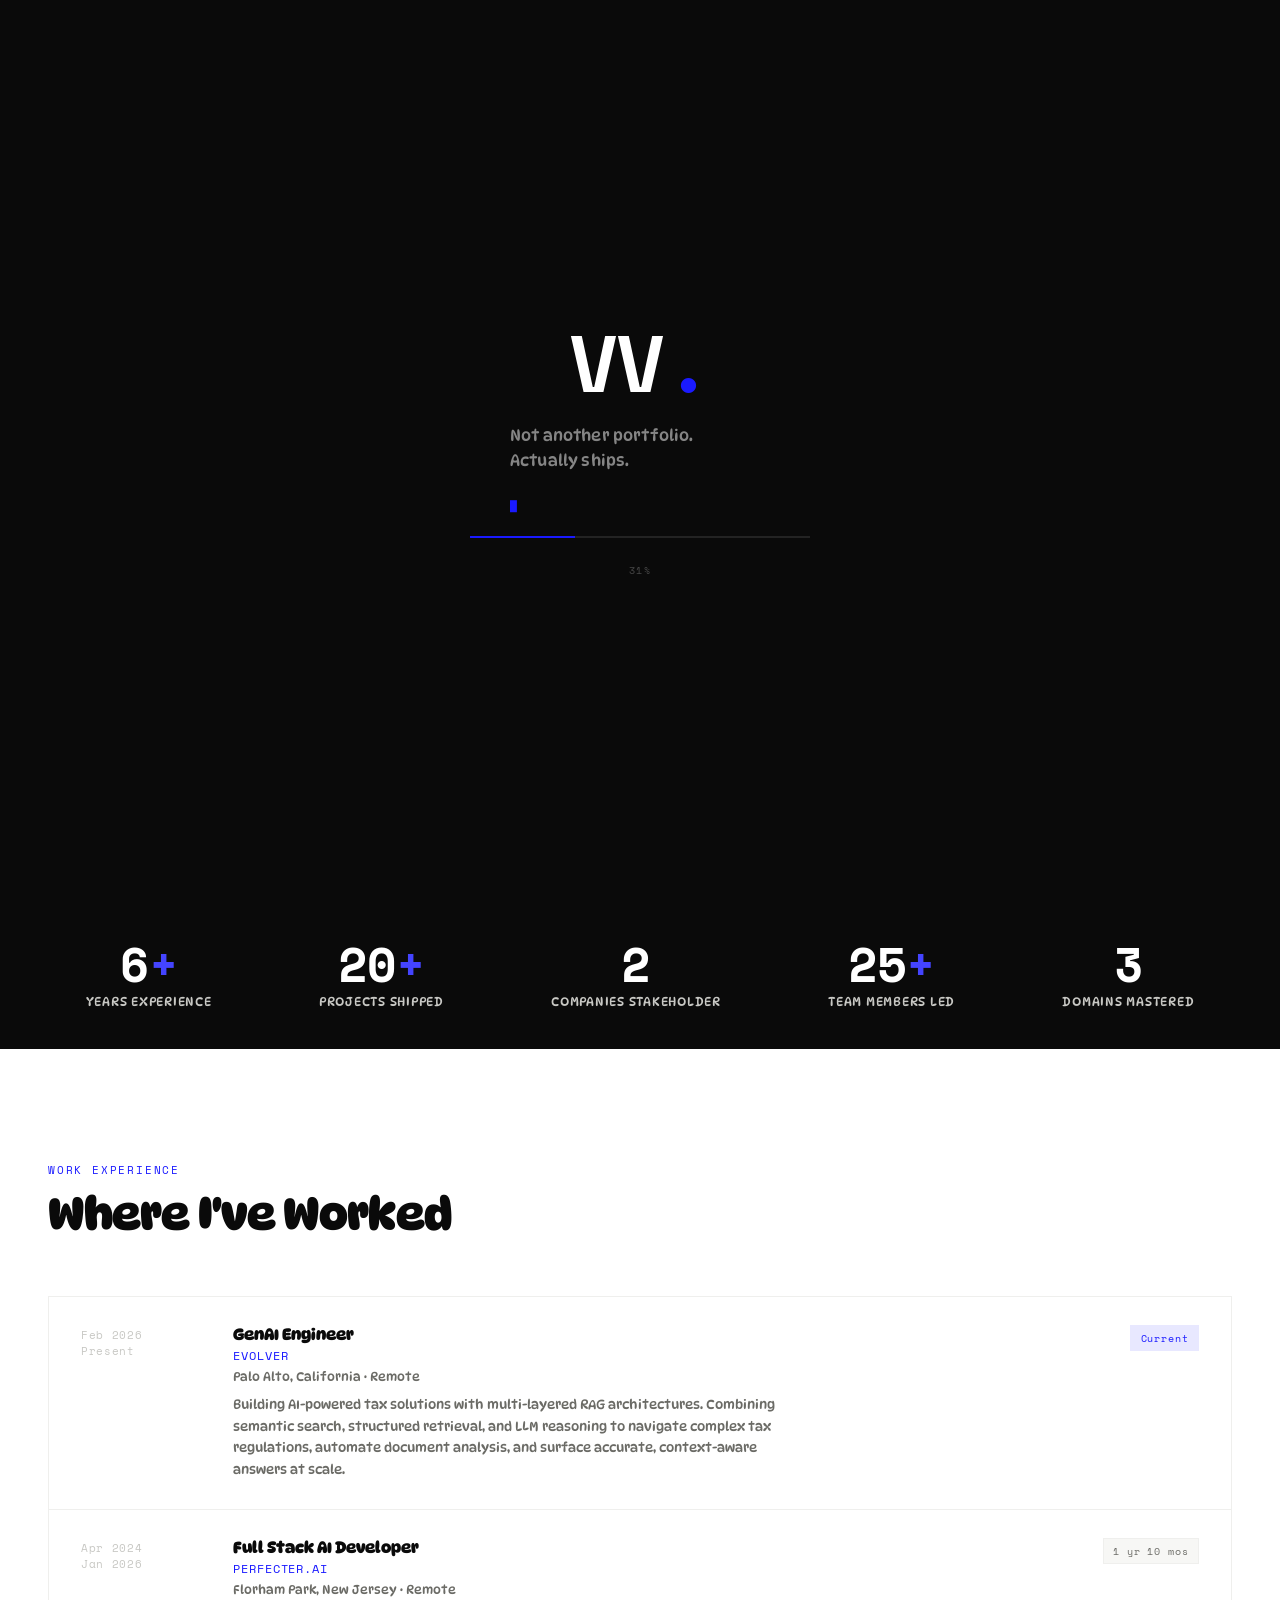
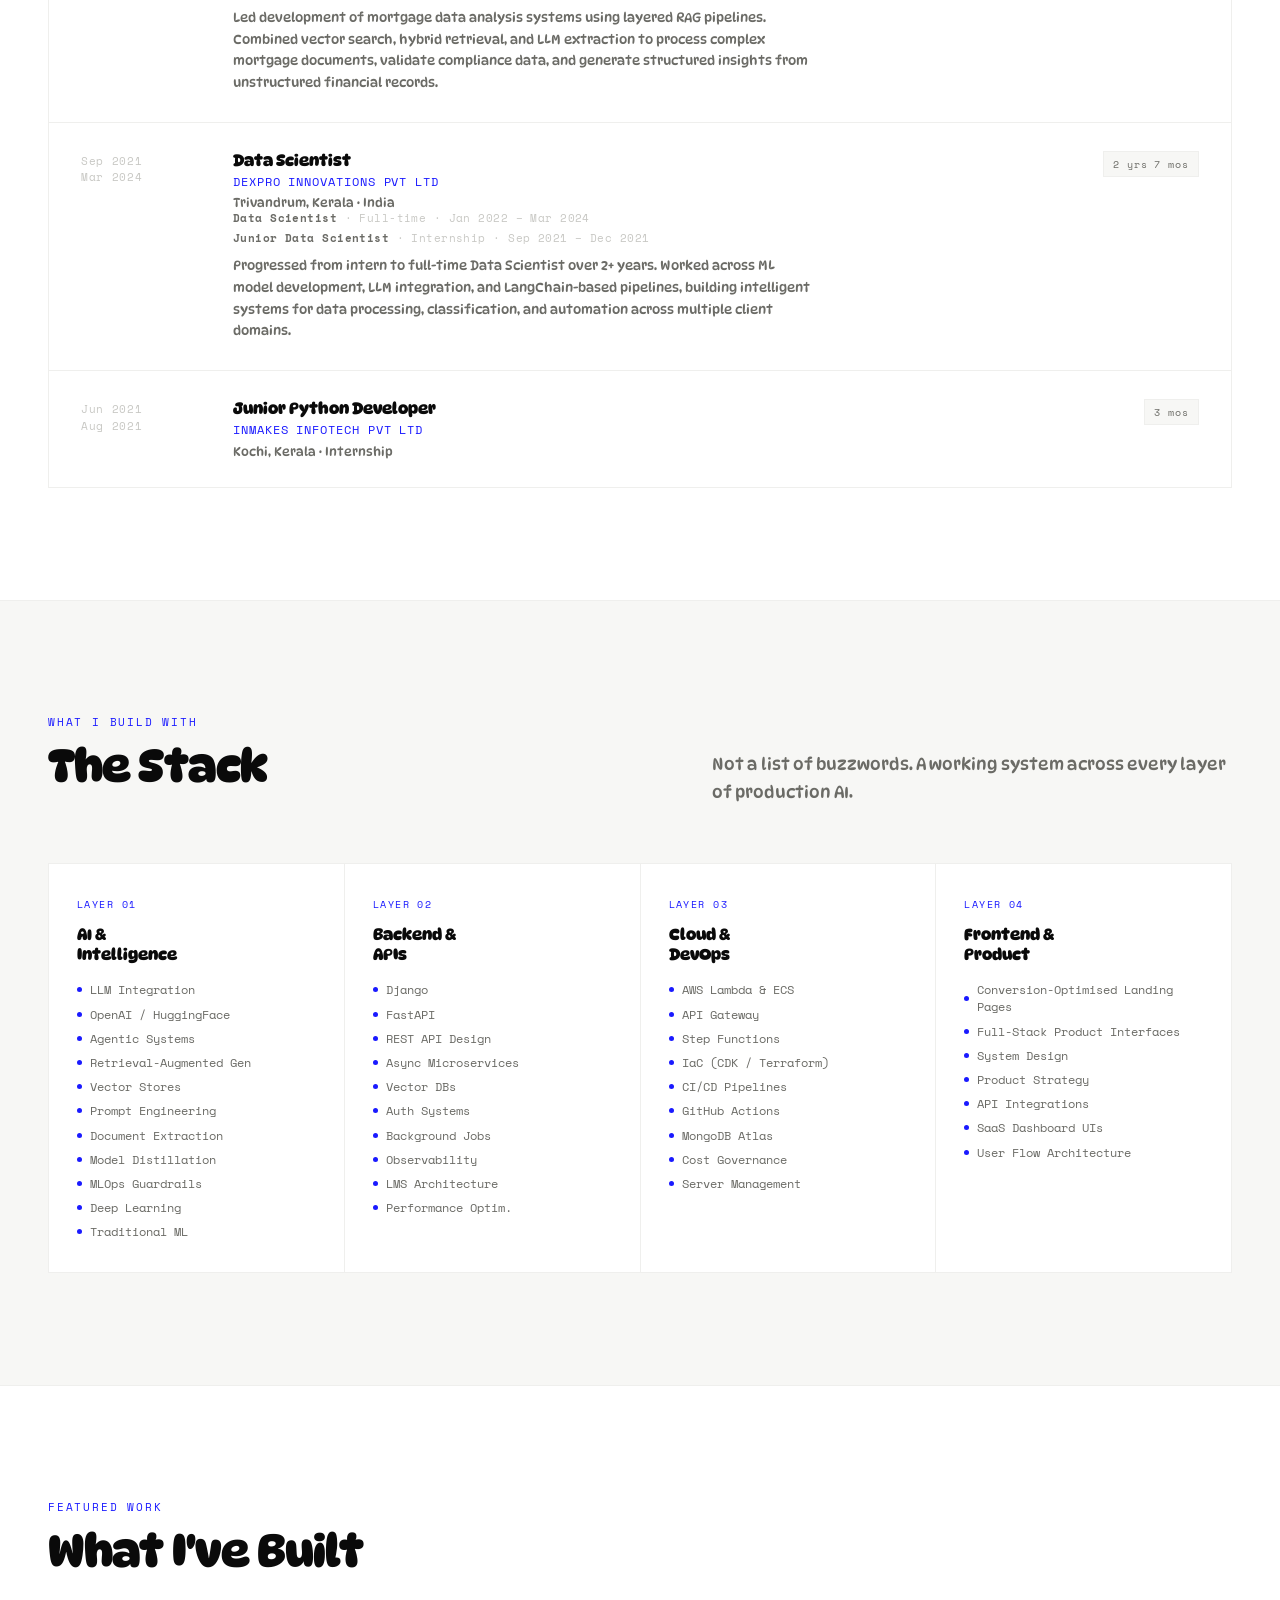
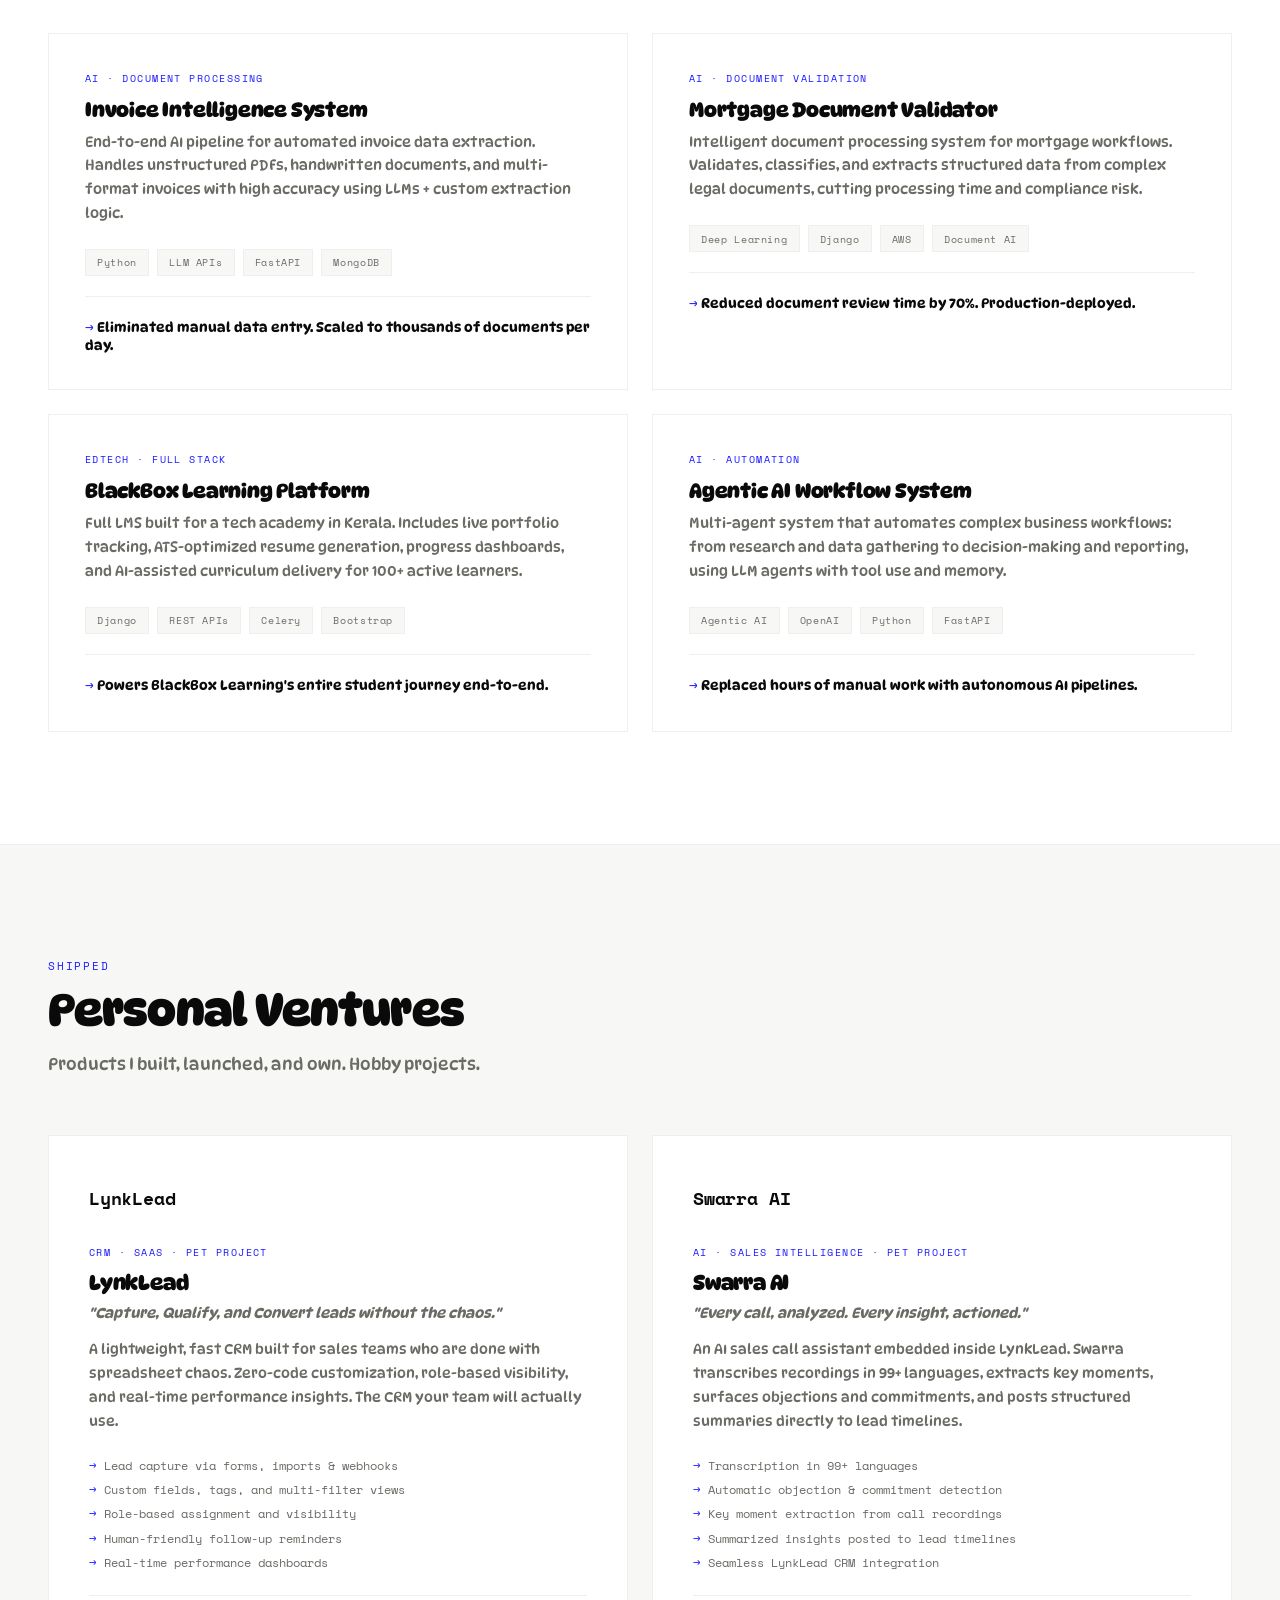
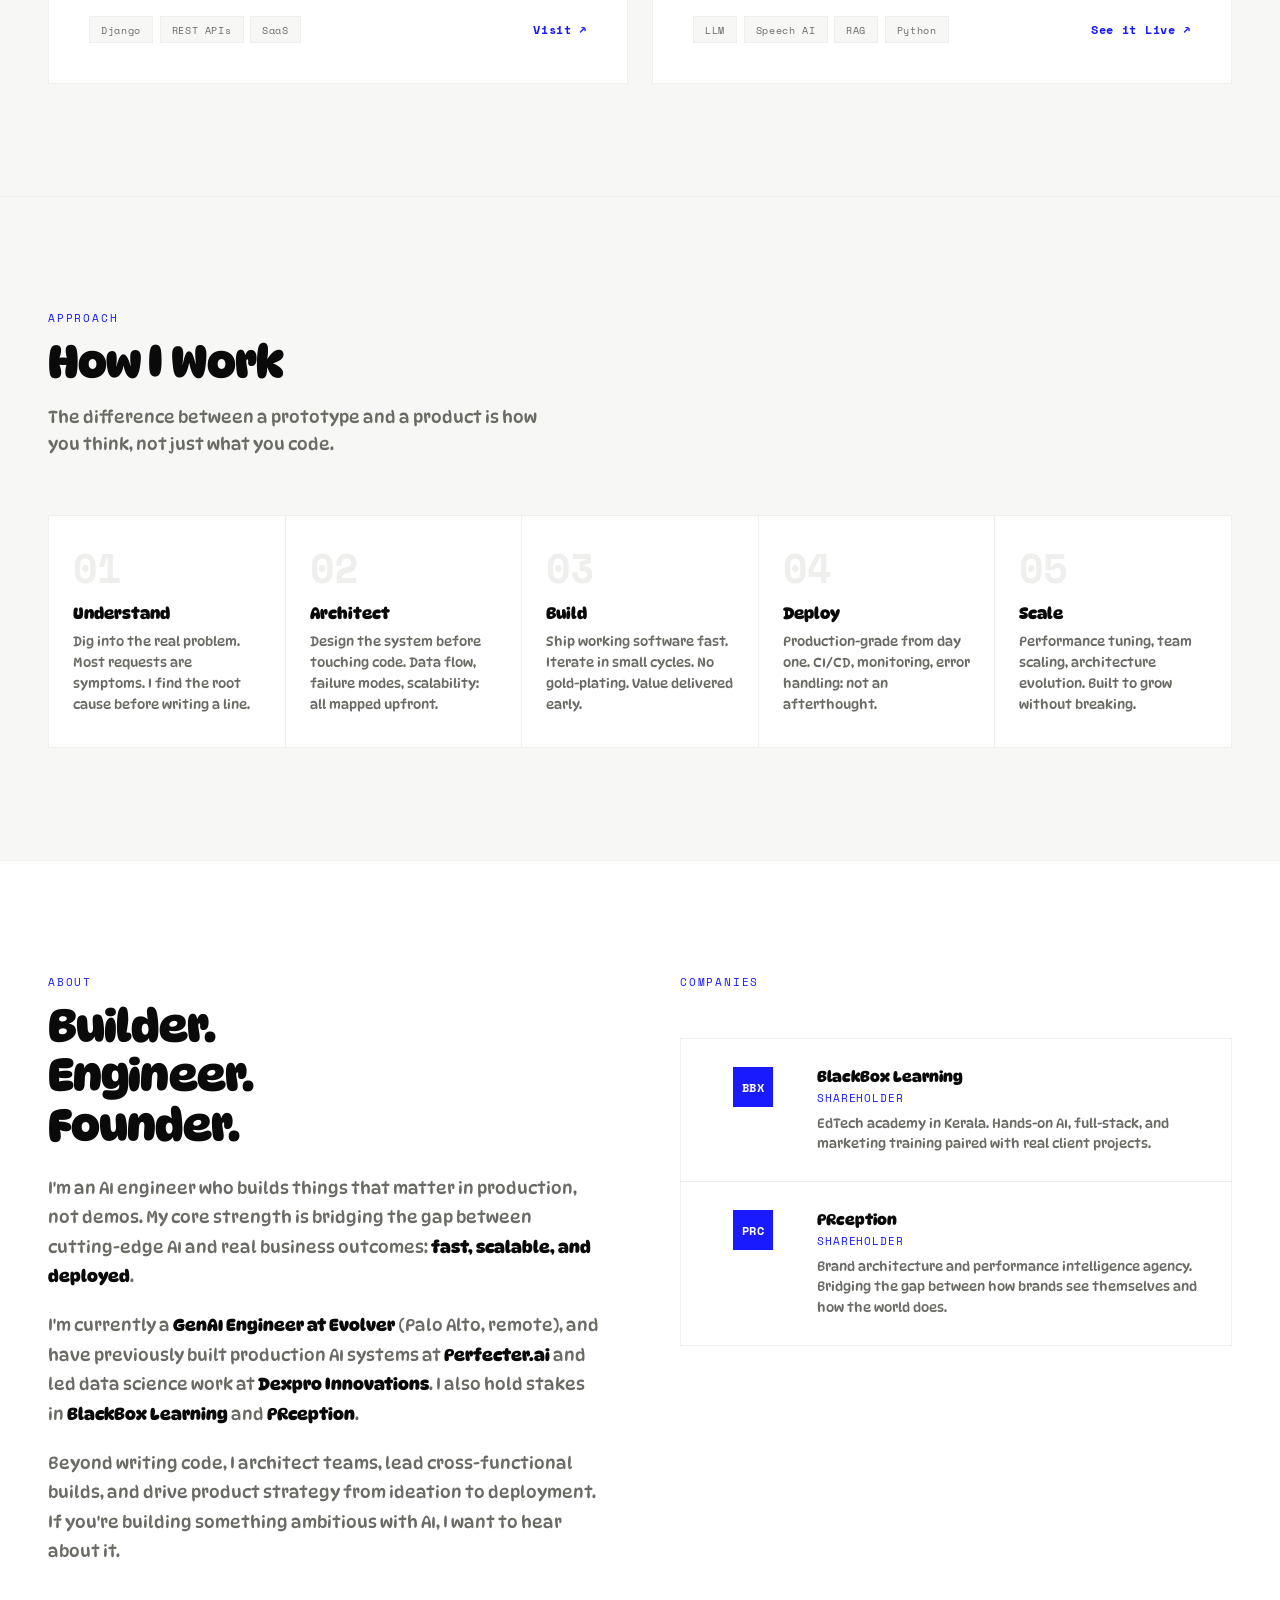
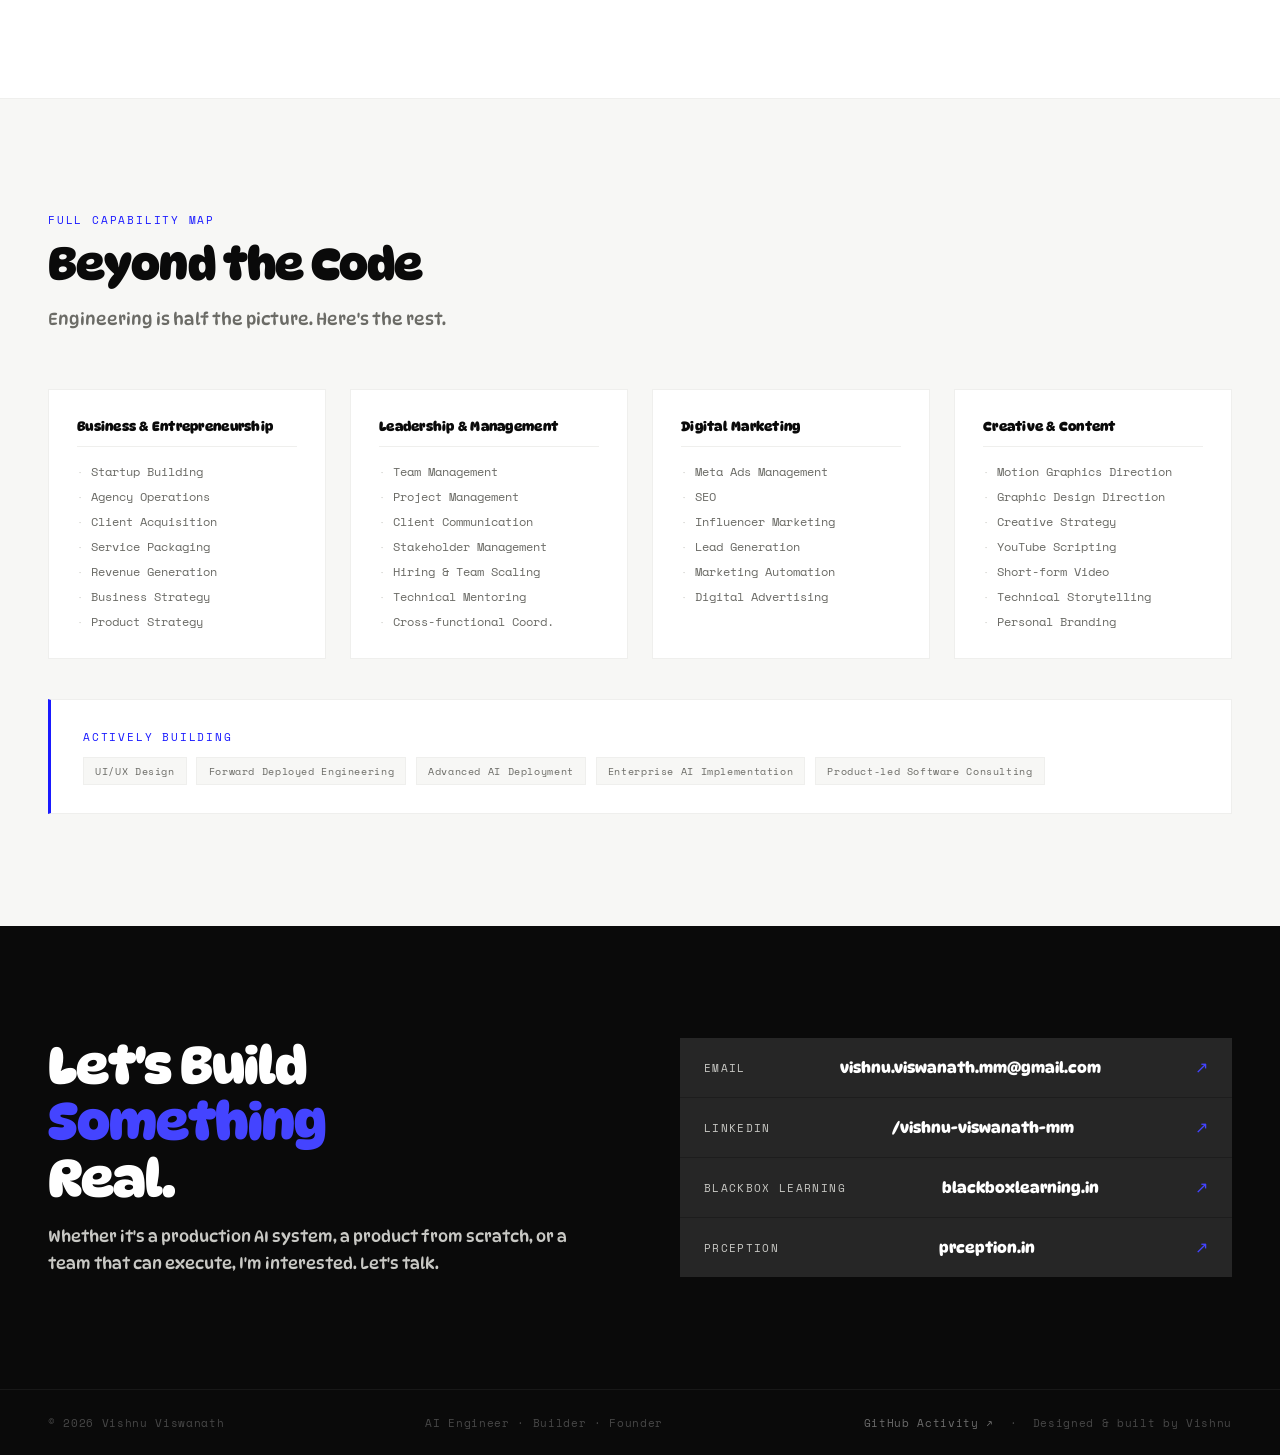
==== commit 2fdb8849: "Changes" ====
--- a/index.html
+++ b/index.html
@@ -310,9 +310,9 @@
   <!-- PET PROJECTS -->
   <section class="pet-projects-section" id="ventures">
     <div class="reveal">
-      <div class="section-label">Shipped on the Side</div>
+      <div class="section-label">Shipped</div>
       <h2 class="section-title">Personal Ventures</h2>
-      <p class="section-sub" style="margin-top:0.5rem;">Products I built, launched, and own. Not client work.</p>
+      <p class="section-sub" style="margin-top:0.5rem;">Products I built, launched, and own. Hobby projects.</p>
     </div>
 
     <div class="pet-projects-grid">
